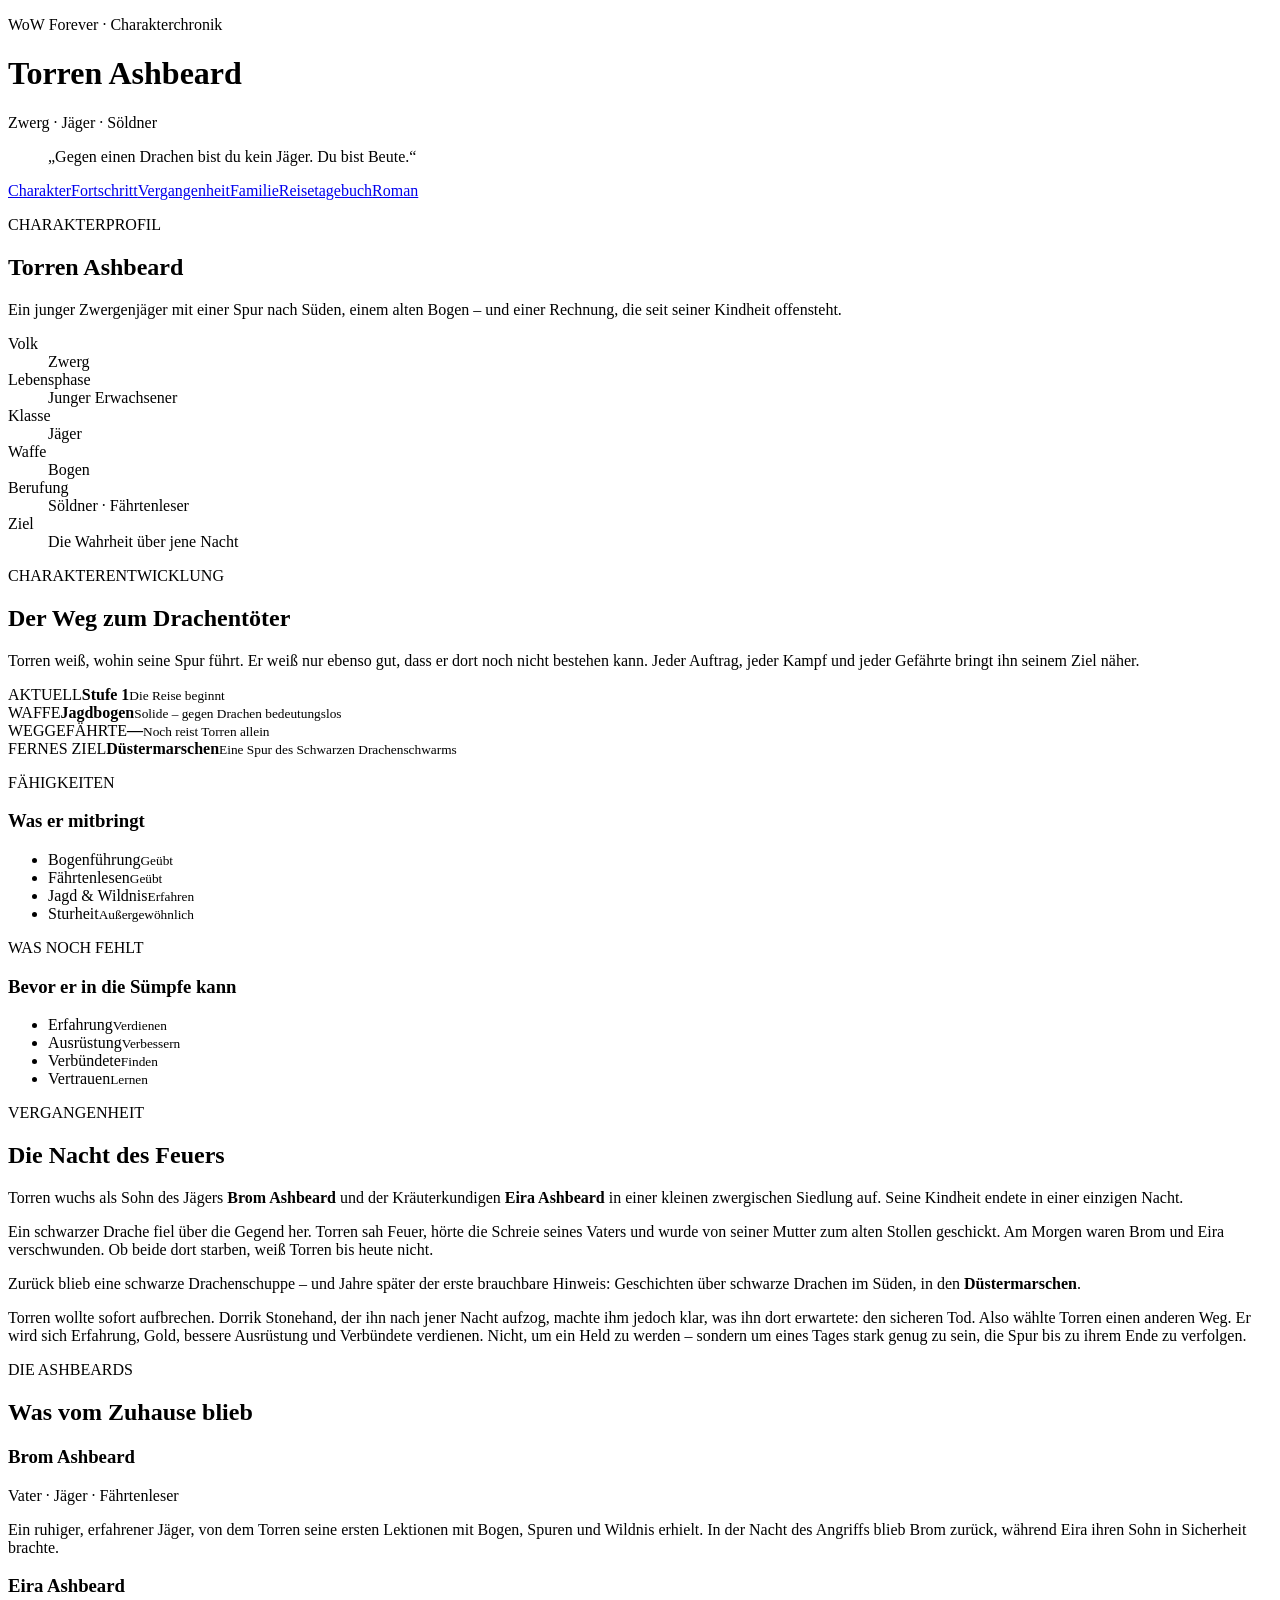
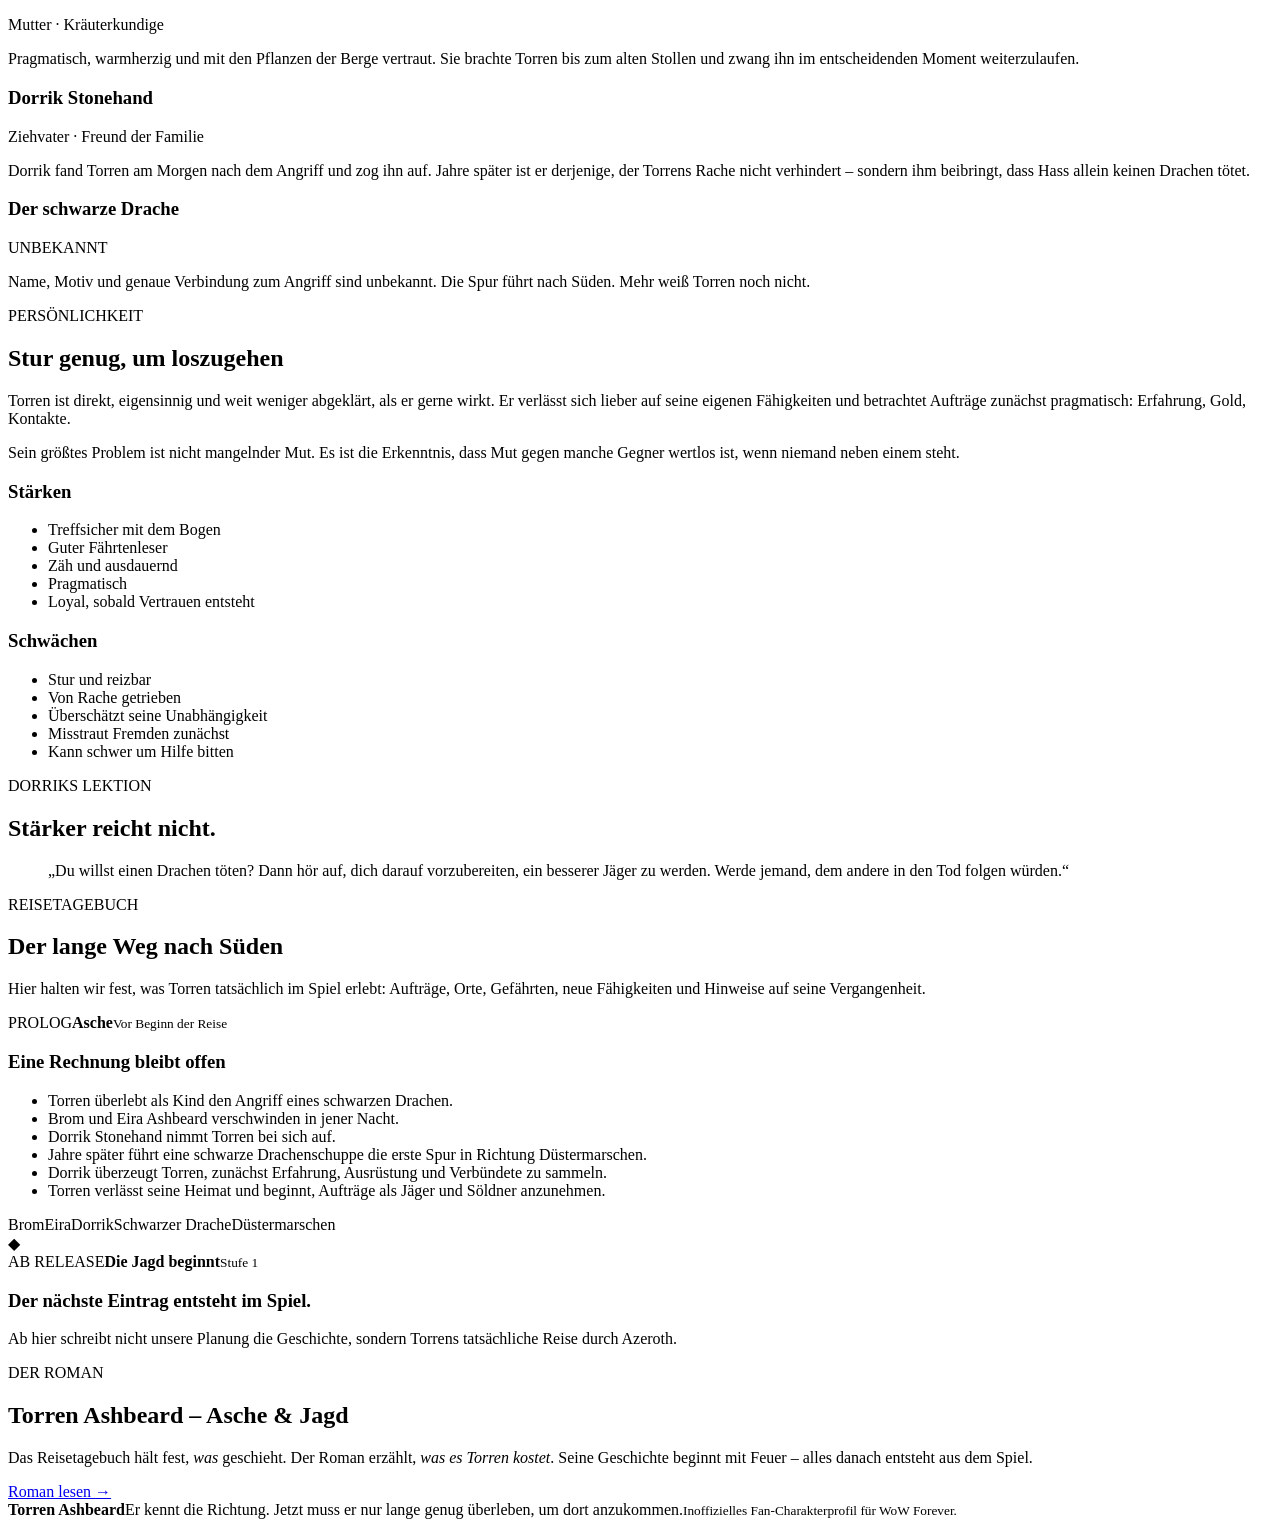
==== index.html @ 370f12ce "Rebuild character chronicle for Torren Ashbeard" ====
<!doctype html>
<html lang="de">
<head>
<meta charset="utf-8"><meta name="viewport" content="width=device-width,initial-scale=1">
<meta name="description" content="Torren Ashbeard – Zwergenjäger, Charakterchronik, Reisetagebuch und fortlaufende Fantasygeschichte aus WoW Forever.">
<title>Torren Ashbeard · Charakterchronik</title>
<link rel="stylesheet" href="style.css">
</head>
<body>
<header class="hero torren-hero">
  <div class="hero-backdrop" aria-hidden="true"></div><div class="veil"></div>
  <div class="hero-copy"><p class="eyebrow">WoW Forever · Charakterchronik</p><h1>Torren <span>Ashbeard</span></h1><p class="lead">Zwerg · Jäger · Söldner</p><blockquote>„Gegen einen Drachen bist du kein Jäger. Du bist Beute.“</blockquote></div>
</header>
<nav class="main-nav"><a href="#profil">Charakter</a><a href="#fortschritt">Fortschritt</a><a href="#vergangenheit">Vergangenheit</a><a href="#familie">Familie</a><a href="#reisetagebuch">Reisetagebuch</a><a class="nav-novel" href="roman.html">Roman</a></nav>
<main>
<section id="profil" class="panel profile"><div><p class="kicker">CHARAKTERPROFIL</p><h2>Torren Ashbeard</h2><p>Ein junger Zwergenjäger mit einer Spur nach Süden, einem alten Bogen – und einer Rechnung, die seit seiner Kindheit offensteht.</p></div><dl><div><dt>Volk</dt><dd>Zwerg</dd></div><div><dt>Lebensphase</dt><dd>Junger Erwachsener</dd></div><div><dt>Klasse</dt><dd>Jäger</dd></div><div><dt>Waffe</dt><dd>Bogen</dd></div><div><dt>Berufung</dt><dd>Söldner · Fährtenleser</dd></div><div><dt>Ziel</dt><dd>Die Wahrheit über jene Nacht</dd></div></dl></section>
<section id="fortschritt" class="progress-section"><div class="section-heading"><p class="kicker">CHARAKTERENTWICKLUNG</p><h2>Der Weg zum Drachentöter</h2><p class="intro">Torren weiß, wohin seine Spur führt. Er weiß nur ebenso gut, dass er dort noch nicht bestehen kann. Jeder Auftrag, jeder Kampf und jeder Gefährte bringt ihn seinem Ziel näher.</p></div><div class="status-grid"><article class="status-card primary-status"><span class="status-label">AKTUELL</span><strong>Stufe 1</strong><small>Die Reise beginnt</small></article><article class="status-card"><span class="status-label">WAFFE</span><strong>Jagdbogen</strong><small>Solide – gegen Drachen bedeutungslos</small></article><article class="status-card"><span class="status-label">WEGGEFÄHRTE</span><strong>—</strong><small>Noch reist Torren allein</small></article><article class="status-card"><span class="status-label">FERNES ZIEL</span><strong>Düstermarschen</strong><small>Eine Spur des Schwarzen Drachenschwarms</small></article></div><div class="growth-grid"><article class="growth-card"><p class="kicker">FÄHIGKEITEN</p><h3>Was er mitbringt</h3><ul class="skill-list"><li><span>Bogenführung</span><small>Geübt</small></li><li><span>Fährtenlesen</span><small>Geübt</small></li><li><span>Jagd & Wildnis</span><small>Erfahren</small></li><li><span>Sturheit</span><small>Außergewöhnlich</small></li></ul></article><article class="growth-card"><p class="kicker">WAS NOCH FEHLT</p><h3>Bevor er in die Sümpfe kann</h3><ul class="skill-list"><li><span>Erfahrung</span><small>Verdienen</small></li><li><span>Ausrüstung</span><small>Verbessern</small></li><li><span>Verbündete</span><small>Finden</small></li><li><span>Vertrauen</span><small>Lernen</small></li></ul></article></div></section>
<section id="vergangenheit" class="split"><div><p class="kicker">VERGANGENHEIT</p><h2>Die Nacht des Feuers</h2></div><div class="prose"><p>Torren wuchs als Sohn des Jägers <strong>Brom Ashbeard</strong> und der Kräuterkundigen <strong>Eira Ashbeard</strong> in einer kleinen zwergischen Siedlung auf. Seine Kindheit endete in einer einzigen Nacht.</p><p>Ein schwarzer Drache fiel über die Gegend her. Torren sah Feuer, hörte die Schreie seines Vaters und wurde von seiner Mutter zum alten Stollen geschickt. Am Morgen waren Brom und Eira verschwunden. Ob beide dort starben, weiß Torren bis heute nicht.</p><p>Zurück blieb eine schwarze Drachenschuppe – und Jahre später der erste brauchbare Hinweis: Geschichten über schwarze Drachen im Süden, in den <strong>Düstermarschen</strong>.</p><p>Torren wollte sofort aufbrechen. Dorrik Stonehand, der ihn nach jener Nacht aufzog, machte ihm jedoch klar, was ihn dort erwartete: den sicheren Tod. Also wählte Torren einen anderen Weg. Er wird sich Erfahrung, Gold, bessere Ausrüstung und Verbündete verdienen. Nicht, um ein Held zu werden – sondern um eines Tages stark genug zu sein, die Spur bis zu ihrem Ende zu verfolgen.</p></div></section>
<section id="familie"><p class="kicker">DIE ASHBEARDS</p><h2>Was vom Zuhause blieb</h2><div class="cards"><article><h3>Brom Ashbeard</h3><p class="tag">Vater · Jäger · Fährtenleser</p><p>Ein ruhiger, erfahrener Jäger, von dem Torren seine ersten Lektionen mit Bogen, Spuren und Wildnis erhielt. In der Nacht des Angriffs blieb Brom zurück, während Eira ihren Sohn in Sicherheit brachte.</p></article><article><h3>Eira Ashbeard</h3><p class="tag">Mutter · Kräuterkundige</p><p>Pragmatisch, warmherzig und mit den Pflanzen der Berge vertraut. Sie brachte Torren bis zum alten Stollen und zwang ihn im entscheidenden Moment weiterzulaufen.</p></article><article><h3>Dorrik Stonehand</h3><p class="tag">Ziehvater · Freund der Familie</p><p>Dorrik fand Torren am Morgen nach dem Angriff und zog ihn auf. Jahre später ist er derjenige, der Torrens Rache nicht verhindert – sondern ihm beibringt, dass Hass allein keinen Drachen tötet.</p></article><article class="mystery-card"><h3>Der schwarze Drache</h3><p class="tag">UNBEKANNT</p><p>Name, Motiv und genaue Verbindung zum Angriff sind unbekannt. Die Spur führt nach Süden. Mehr weiß Torren noch nicht.</p></article></div></section>
<section id="charakter" class="traits"><div><p class="kicker">PERSÖNLICHKEIT</p><h2>Stur genug, um loszugehen</h2><p>Torren ist direkt, eigensinnig und weit weniger abgeklärt, als er gerne wirkt. Er verlässt sich lieber auf seine eigenen Fähigkeiten und betrachtet Aufträge zunächst pragmatisch: Erfahrung, Gold, Kontakte.</p><p>Sein größtes Problem ist nicht mangelnder Mut. Es ist die Erkenntnis, dass Mut gegen manche Gegner wertlos ist, wenn niemand neben einem steht.</p></div><div class="columns"><div><h3>Stärken</h3><ul><li>Treffsicher mit dem Bogen</li><li>Guter Fährtenleser</li><li>Zäh und ausdauernd</li><li>Pragmatisch</li><li>Loyal, sobald Vertrauen entsteht</li></ul></div><div><h3>Schwächen</h3><ul><li>Stur und reizbar</li><li>Von Rache getrieben</li><li>Überschätzt seine Unabhängigkeit</li><li>Misstraut Fremden zunächst</li><li>Kann schwer um Hilfe bitten</li></ul></div></div></section>
<section class="panel oath-panel"><p class="kicker">DORRIKS LEKTION</p><h2>Stärker reicht nicht.</h2><blockquote>„Du willst einen Drachen töten? Dann hör auf, dich darauf vorzubereiten, ein besserer Jäger zu werden. Werde jemand, dem andere in den Tod folgen würden.“</blockquote></section>
<section id="reisetagebuch" class="travel-log"><div class="section-heading"><p class="kicker">REISETAGEBUCH</p><h2>Der lange Weg nach Süden</h2><p class="intro">Hier halten wir fest, was Torren tatsächlich im Spiel erlebt: Aufträge, Orte, Gefährten, neue Fähigkeiten und Hinweise auf seine Vergangenheit.</p></div><div class="travel-entry"><aside class="travel-meta"><span>PROLOG</span><strong>Asche</strong><small>Vor Beginn der Reise</small></aside><div class="travel-notes"><h3>Eine Rechnung bleibt offen</h3><ul><li>Torren überlebt als Kind den Angriff eines schwarzen Drachen.</li><li>Brom und Eira Ashbeard verschwinden in jener Nacht.</li><li>Dorrik Stonehand nimmt Torren bei sich auf.</li><li>Jahre später führt eine schwarze Drachenschuppe die erste Spur in Richtung Düstermarschen.</li><li>Dorrik überzeugt Torren, zunächst Erfahrung, Ausrüstung und Verbündete zu sammeln.</li><li>Torren verlässt seine Heimat und beginnt, Aufträge als Jäger und Söldner anzunehmen.</li></ul><div class="travel-tags"><span>Brom</span><span>Eira</span><span>Dorrik</span><span>Schwarzer Drache</span><span>Düstermarschen</span></div></div></div><div class="travel-divider"><span>◆</span></div><div class="travel-entry future-entry"><aside class="travel-meta"><span>AB RELEASE</span><strong>Die Jagd beginnt</strong><small>Stufe 1</small></aside><div class="travel-notes"><h3>Der nächste Eintrag entsteht im Spiel.</h3><p>Ab hier schreibt nicht unsere Planung die Geschichte, sondern Torrens tatsächliche Reise durch Azeroth.</p></div></div></section>
<section class="novel-teaser"><p class="kicker">DER ROMAN</p><h2>Torren Ashbeard – Asche & Jagd</h2><p>Das Reisetagebuch hält fest, <em>was</em> geschieht. Der Roman erzählt, <em>was es Torren kostet</em>. Seine Geschichte beginnt mit Feuer – alles danach entsteht aus dem Spiel.</p><a class="novel-button" href="roman.html">Roman lesen <span>→</span></a></section>
</main>
<footer><strong>Torren Ashbeard</strong><span>Er kennt die Richtung. Jetzt muss er nur lange genug überleben, um dort anzukommen.</span><small>Inoffizielles Fan-Charakterprofil für WoW Forever.</small></footer>
</body></html>
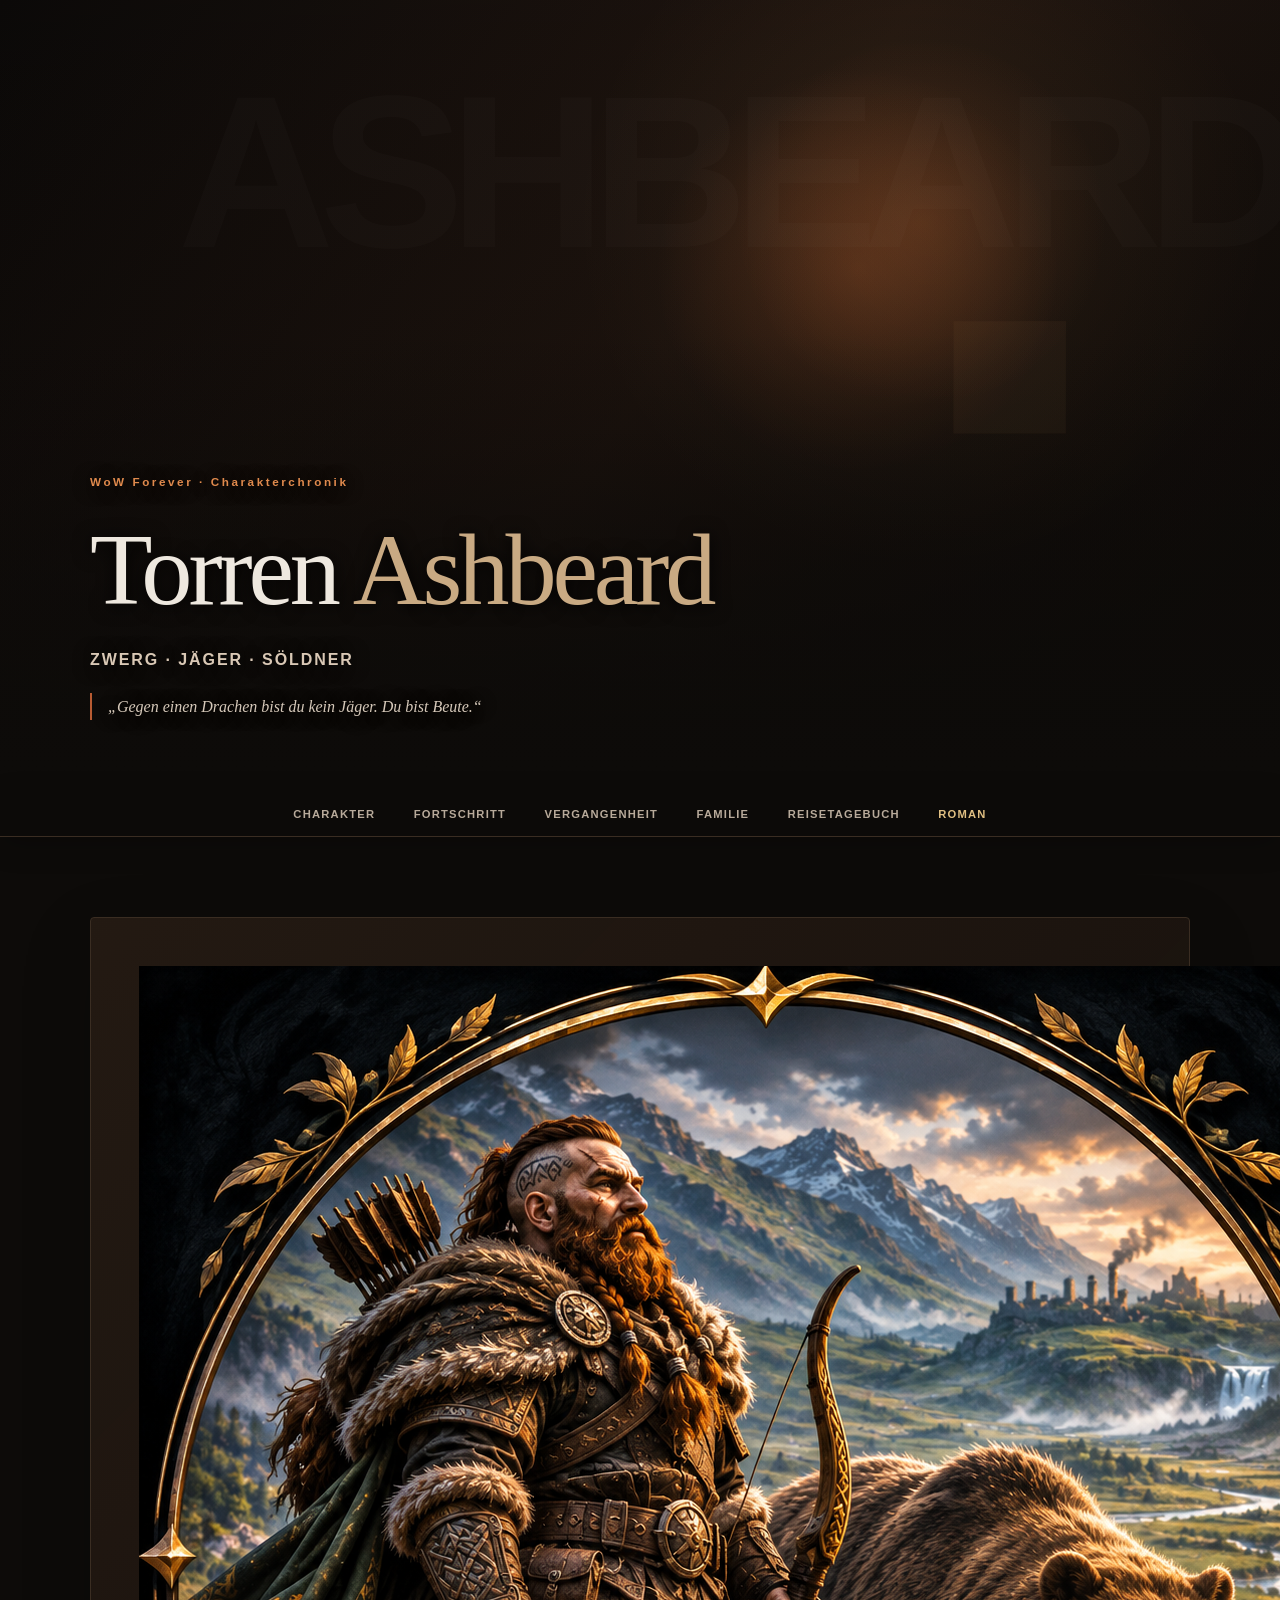
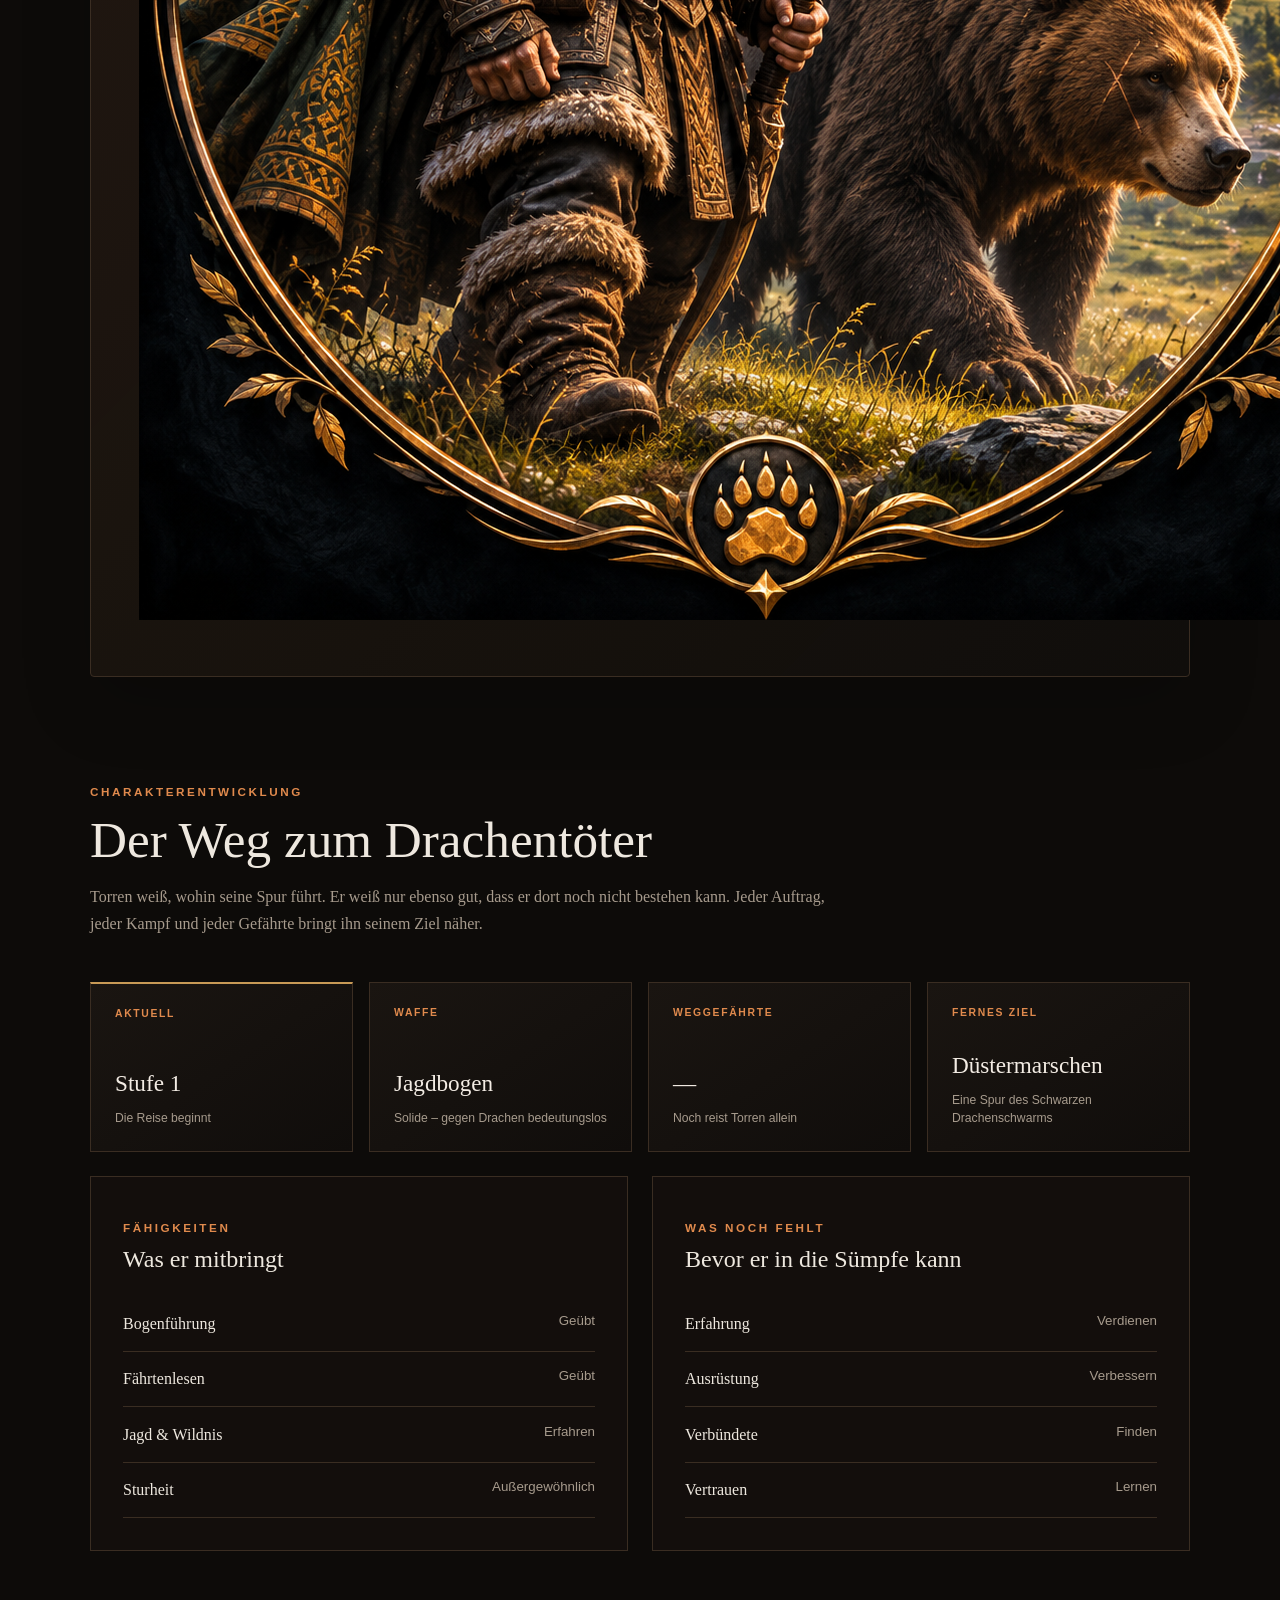
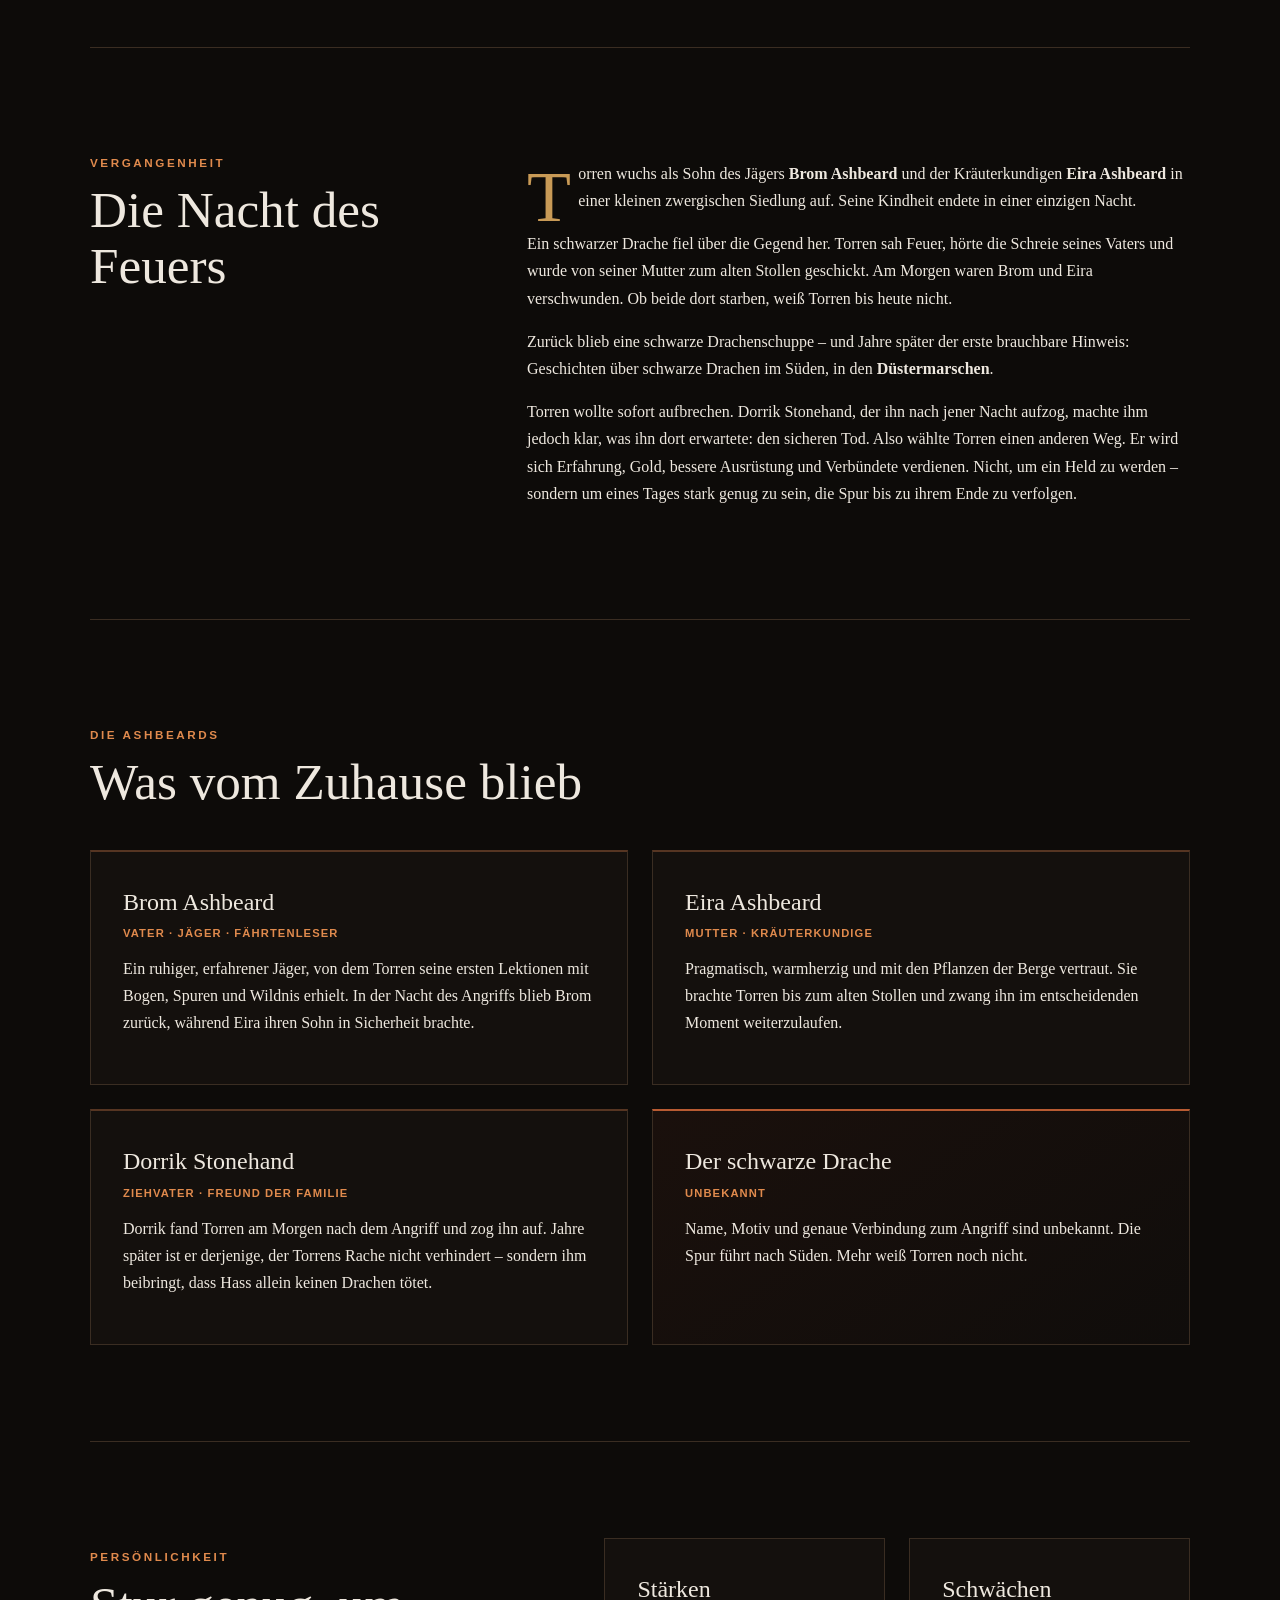
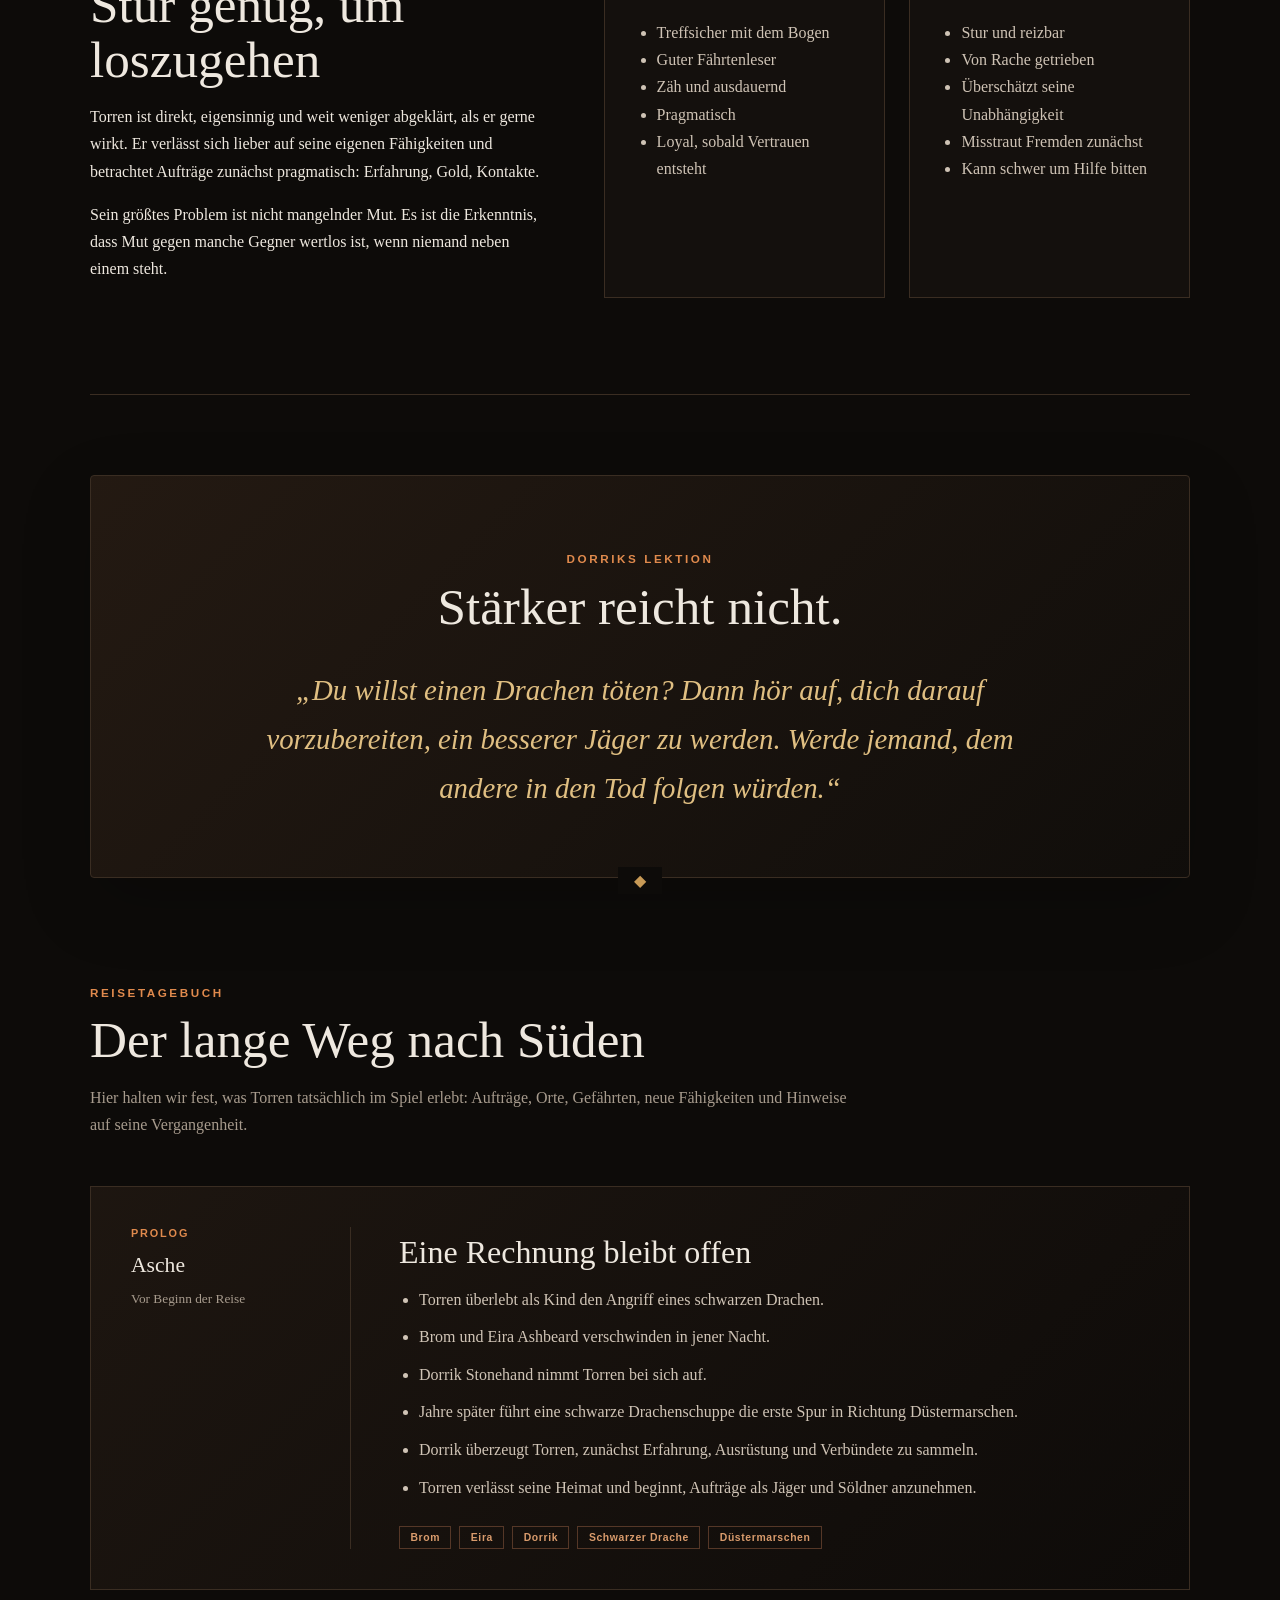
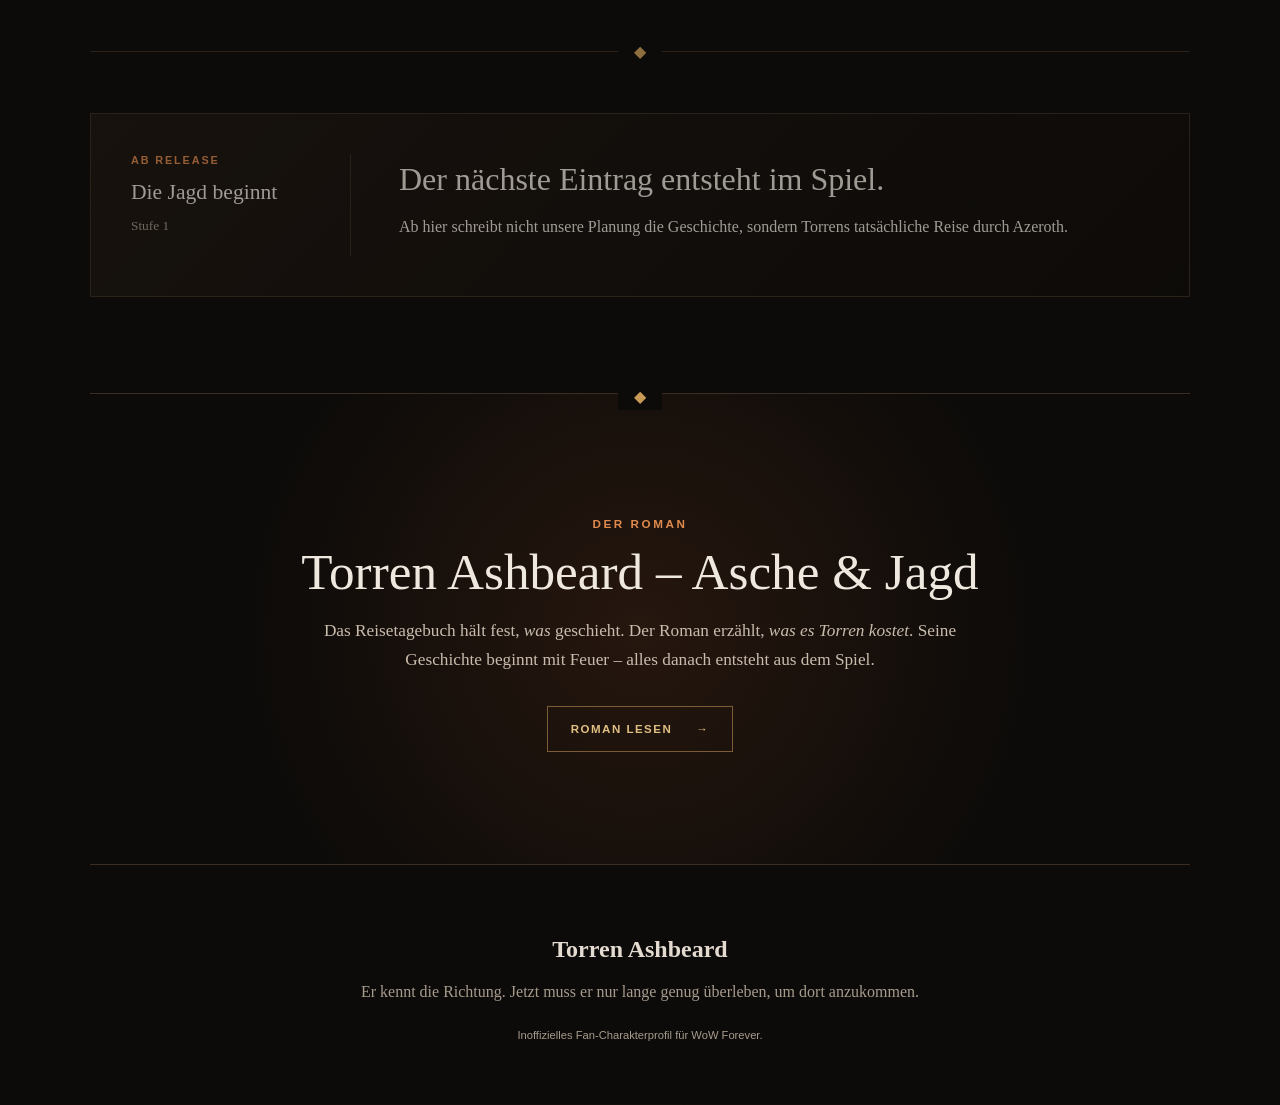
==== commit 2ef82663: "Add Torren portrait to character chronicle" ====
--- a/index.html
+++ b/index.html
@@ -13,7 +13,7 @@
 </header>
 <nav class="main-nav"><a href="#profil">Charakter</a><a href="#fortschritt">Fortschritt</a><a href="#vergangenheit">Vergangenheit</a><a href="#familie">Familie</a><a href="#reisetagebuch">Reisetagebuch</a><a class="nav-novel" href="roman.html">Roman</a></nav>
 <main>
-<section id="profil" class="panel profile"><div><p class="kicker">CHARAKTERPROFIL</p><h2>Torren Ashbeard</h2><p>Ein junger Zwergenjäger mit einer Spur nach Süden, einem alten Bogen – und einer Rechnung, die seit seiner Kindheit offensteht.</p></div><dl><div><dt>Volk</dt><dd>Zwerg</dd></div><div><dt>Lebensphase</dt><dd>Junger Erwachsener</dd></div><div><dt>Klasse</dt><dd>Jäger</dd></div><div><dt>Waffe</dt><dd>Bogen</dd></div><div><dt>Berufung</dt><dd>Söldner · Fährtenleser</dd></div><div><dt>Ziel</dt><dd>Die Wahrheit über jene Nacht</dd></div></dl></section>
+<section id="profil" class="panel profile"><div class="portrait-wrap"><img class="character-portrait" src="assets/530d7914-68c5-4cd1-8e75-bf13c16db1a5.png" alt="Torren Ashbeard mit seinem späteren Bärengefährten vor den Bergen"></div><div><p class="kicker">CHARAKTERPROFIL</p><h2>Torren Ashbeard</h2><p>Ein junger Zwergenjäger mit einer Spur nach Süden, einem alten Bogen – und einer Rechnung, die seit seiner Kindheit offensteht.</p><dl><div><dt>Volk</dt><dd>Zwerg</dd></div><div><dt>Lebensphase</dt><dd>Junger Erwachsener</dd></div><div><dt>Klasse</dt><dd>Jäger</dd></div><div><dt>Waffe</dt><dd>Bogen</dd></div><div><dt>Berufung</dt><dd>Söldner · Fährtenleser</dd></div><div><dt>Ziel</dt><dd>Die Wahrheit über jene Nacht</dd></div></dl></div></section>
 <section id="fortschritt" class="progress-section"><div class="section-heading"><p class="kicker">CHARAKTERENTWICKLUNG</p><h2>Der Weg zum Drachentöter</h2><p class="intro">Torren weiß, wohin seine Spur führt. Er weiß nur ebenso gut, dass er dort noch nicht bestehen kann. Jeder Auftrag, jeder Kampf und jeder Gefährte bringt ihn seinem Ziel näher.</p></div><div class="status-grid"><article class="status-card primary-status"><span class="status-label">AKTUELL</span><strong>Stufe 1</strong><small>Die Reise beginnt</small></article><article class="status-card"><span class="status-label">WAFFE</span><strong>Jagdbogen</strong><small>Solide – gegen Drachen bedeutungslos</small></article><article class="status-card"><span class="status-label">WEGGEFÄHRTE</span><strong>—</strong><small>Noch reist Torren allein</small></article><article class="status-card"><span class="status-label">FERNES ZIEL</span><strong>Düstermarschen</strong><small>Eine Spur des Schwarzen Drachenschwarms</small></article></div><div class="growth-grid"><article class="growth-card"><p class="kicker">FÄHIGKEITEN</p><h3>Was er mitbringt</h3><ul class="skill-list"><li><span>Bogenführung</span><small>Geübt</small></li><li><span>Fährtenlesen</span><small>Geübt</small></li><li><span>Jagd & Wildnis</span><small>Erfahren</small></li><li><span>Sturheit</span><small>Außergewöhnlich</small></li></ul></article><article class="growth-card"><p class="kicker">WAS NOCH FEHLT</p><h3>Bevor er in die Sümpfe kann</h3><ul class="skill-list"><li><span>Erfahrung</span><small>Verdienen</small></li><li><span>Ausrüstung</span><small>Verbessern</small></li><li><span>Verbündete</span><small>Finden</small></li><li><span>Vertrauen</span><small>Lernen</small></li></ul></article></div></section>
 <section id="vergangenheit" class="split"><div><p class="kicker">VERGANGENHEIT</p><h2>Die Nacht des Feuers</h2></div><div class="prose"><p>Torren wuchs als Sohn des Jägers <strong>Brom Ashbeard</strong> und der Kräuterkundigen <strong>Eira Ashbeard</strong> in einer kleinen zwergischen Siedlung auf. Seine Kindheit endete in einer einzigen Nacht.</p><p>Ein schwarzer Drache fiel über die Gegend her. Torren sah Feuer, hörte die Schreie seines Vaters und wurde von seiner Mutter zum alten Stollen geschickt. Am Morgen waren Brom und Eira verschwunden. Ob beide dort starben, weiß Torren bis heute nicht.</p><p>Zurück blieb eine schwarze Drachenschuppe – und Jahre später der erste brauchbare Hinweis: Geschichten über schwarze Drachen im Süden, in den <strong>Düstermarschen</strong>.</p><p>Torren wollte sofort aufbrechen. Dorrik Stonehand, der ihn nach jener Nacht aufzog, machte ihm jedoch klar, was ihn dort erwartete: den sicheren Tod. Also wählte Torren einen anderen Weg. Er wird sich Erfahrung, Gold, bessere Ausrüstung und Verbündete verdienen. Nicht, um ein Held zu werden – sondern um eines Tages stark genug zu sein, die Spur bis zu ihrem Ende zu verfolgen.</p></div></section>
 <section id="familie"><p class="kicker">DIE ASHBEARDS</p><h2>Was vom Zuhause blieb</h2><div class="cards"><article><h3>Brom Ashbeard</h3><p class="tag">Vater · Jäger · Fährtenleser</p><p>Ein ruhiger, erfahrener Jäger, von dem Torren seine ersten Lektionen mit Bogen, Spuren und Wildnis erhielt. In der Nacht des Angriffs blieb Brom zurück, während Eira ihren Sohn in Sicherheit brachte.</p></article><article><h3>Eira Ashbeard</h3><p class="tag">Mutter · Kräuterkundige</p><p>Pragmatisch, warmherzig und mit den Pflanzen der Berge vertraut. Sie brachte Torren bis zum alten Stollen und zwang ihn im entscheidenden Moment weiterzulaufen.</p></article><article><h3>Dorrik Stonehand</h3><p class="tag">Ziehvater · Freund der Familie</p><p>Dorrik fand Torren am Morgen nach dem Angriff und zog ihn auf. Jahre später ist er derjenige, der Torrens Rache nicht verhindert – sondern ihm beibringt, dass Hass allein keinen Drachen tötet.</p></article><article class="mystery-card"><h3>Der schwarze Drache</h3><p class="tag">UNBEKANNT</p><p>Name, Motiv und genaue Verbindung zum Angriff sind unbekannt. Die Spur führt nach Süden. Mehr weiß Torren noch nicht.</p></article></div></section>
--- a/style.css
+++ b/style.css
@@ -0,0 +1 @@
+:root{--bg:#0d0b09;--panel:#17130f;--panel2:#110e0b;--text:#eee8df;--muted:#a79b8d;--ember:#b85b32;--ember2:#e08a4d;--line:#3a2d22;--gold:#c89a56;--gold2:#e0bf82;--reader:#ded6ca}*{box-sizing:border-box}html{scroll-behavior:smooth;scroll-padding-top:4.8rem}body{margin:0;background:radial-gradient(circle at 50% 0,#2b1b12 0,#0d0b09 42rem);color:var(--text);font:16px/1.7 Georgia,serif}a{color:inherit}h1,h2,h3{font-weight:400;line-height:1.08;margin:.25em 0}.eyebrow,.kicker{font:700 .73rem/1.2 Arial,sans-serif;letter-spacing:.22em;color:var(--ember2)}.hero{height:min(88vh,850px);min-height:620px;position:relative;display:grid;place-items:end center;overflow:hidden}.torren-hero{background:radial-gradient(circle at 67% 34%,rgba(203,100,46,.28),transparent 20%),linear-gradient(125deg,#0b0908 0,#20150f 50%,#0c0a08 100%)}.hero-backdrop{position:absolute;inset:0;background:radial-gradient(circle at 72% 28%,rgba(220,115,56,.2),transparent 17%),radial-gradient(circle at 72% 28%,rgba(255,183,100,.08),transparent 32%),linear-gradient(180deg,transparent 42%,#0d0b09 98%)}.torren-hero:before{content:"ASHBEARD";position:absolute;right:-.04em;top:8%;font:900 clamp(5rem,17vw,15rem)/1 Arial,sans-serif;letter-spacing:-.07em;color:rgba(255,255,255,.018)}.torren-hero:after{content:"◆";position:absolute;right:14%;top:24%;font-size:13rem;color:rgba(200,154,86,.055);transform:rotate(45deg)}.veil{position:absolute;inset:0;background:linear-gradient(180deg,rgba(0,0,0,.03),rgba(8,6,5,.25) 58%,#0d0b09 98%)}.hero-copy{position:relative;width:min(1100px,90%);padding:0 0 8vh;text-shadow:0 2px 18px #000}.hero h1{font-size:clamp(3.2rem,8vw,7rem);letter-spacing:-.04em}.hero h1 span{color:#c9aa83}.lead{font:600 1rem Arial,sans-serif;letter-spacing:.12em;text-transform:uppercase;color:#d9c8b5}.hero blockquote{margin:1.5rem 0 0;max-width:650px;font-style:italic;color:#d5c8b9;border-left:2px solid var(--ember);padding-left:1rem}.main-nav,.novel-nav{position:sticky;top:0;z-index:20;display:flex;justify-content:center;gap:clamp(1rem,3vw,2.6rem);padding:1rem;background:rgba(13,11,9,.95);backdrop-filter:blur(14px);border-bottom:1px solid var(--line);box-shadow:0 8px 30px rgba(0,0,0,.2);font:700 .7rem Arial,sans-serif;letter-spacing:.11em;text-transform:uppercase}.main-nav a,.novel-nav a{text-decoration:none;color:#b8aa9a;white-space:nowrap}.main-nav a:hover,.novel-nav a:hover{color:#fff}.main-nav .nav-novel{color:var(--gold2)}main{width:min(1100px,90%);margin:auto}section{padding:6rem 0;border-bottom:1px solid var(--line)}h2{font-size:clamp(2rem,4vw,3.3rem)}h3{font-size:1.5rem}.panel{margin:5rem 0 0;padding:3rem;border:1px solid var(--line);background:linear-gradient(135deg,rgba(38,27,19,.9),rgba(17,14,11,.82));border-radius:4px;box-shadow:0 25px 70px rgba(0,0,0,.18)}.profile{display:grid;grid-template-columns:1fr 1.15fr;gap:4rem;align-items:center}.profile dl{display:grid;grid-template-columns:1fr 1fr;margin:0}.profile dl div{padding:1rem;border-bottom:1px solid var(--line)}dt{font:700 .68rem Arial,sans-serif;letter-spacing:.12em;text-transform:uppercase;color:var(--muted)}dd{margin:.25rem 0 0}.split{display:grid;grid-template-columns:.7fr 1.3fr;gap:5rem}.prose p:first-child:first-letter{float:left;font-size:4.5rem;line-height:.8;padding:.12em .1em 0 0;color:var(--gold)}.cards,.columns{display:grid;grid-template-columns:1fr 1fr;gap:1.5rem;margin-top:2.5rem}.cards article,.columns>div{padding:2rem;border:1px solid var(--line);background:#14100d}.cards article{border-top:2px solid #563522}.cards .mystery-card{border-top-color:var(--ember);background:linear-gradient(145deg,#1a100c,#100d0b)}.tag{font:700 .7rem Arial,sans-serif;color:var(--ember2);letter-spacing:.1em;text-transform:uppercase}.note,.intro{color:var(--muted)}.traits{display:grid;grid-template-columns:1fr 1.3fr;gap:4rem}.columns{margin:0}.columns ul{padding-left:1.2rem;color:#cfc3b5}.section-heading{max-width:760px}.status-grid{display:grid;grid-template-columns:repeat(4,1fr);gap:1rem;margin-top:2.8rem}.status-card{min-height:170px;padding:1.5rem;border:1px solid var(--line);background:linear-gradient(145deg,#1a1511,#100d0b);display:flex;flex-direction:column;justify-content:flex-end}.status-card.primary-status{border-top:2px solid var(--gold)}.status-label{font:700 .65rem Arial,sans-serif;letter-spacing:.16em;color:var(--ember2);margin-bottom:auto}.status-card strong{font-size:1.45rem;font-weight:400;color:#f3ece4}.status-card small{margin-top:.35rem;color:var(--muted);font:400 .76rem/1.5 Arial,sans-serif}.growth-grid{display:grid;grid-template-columns:1fr 1fr;gap:1.5rem;margin-top:1.5rem}.growth-card{padding:2rem;border:1px solid var(--line);background:rgba(20,16,13,.8)}.skill-list{list-style:none;margin:1.5rem 0 0;padding:0}.skill-list li{display:flex;justify-content:space-between;gap:1rem;padding:.85rem 0;border-bottom:1px solid var(--line)}.skill-list small{color:var(--muted);font-family:Arial,sans-serif}.oath-panel{text-align:center;padding:4rem max(2rem,8%)}.oath-panel blockquote{font-size:clamp(1.25rem,2.5vw,1.8rem);font-style:italic;color:var(--gold2);margin:2rem auto 0;max-width:800px}.travel-log{position:relative}.travel-log:before,.novel-teaser:before{content:"◆";position:absolute;top:-.7rem;left:50%;transform:translateX(-50%);padding:0 1rem;background:var(--bg);color:var(--gold)}.travel-entry{display:grid;grid-template-columns:220px 1fr;gap:3rem;margin-top:3rem;padding:2.5rem;border:1px solid var(--line);background:linear-gradient(135deg,rgba(31,23,17,.9),rgba(14,11,9,.78))}.travel-meta{display:flex;flex-direction:column;border-right:1px solid var(--line);padding-right:2rem}.travel-meta span{font:700 .68rem Arial,sans-serif;letter-spacing:.17em;color:var(--ember2)}.travel-meta strong{font-size:1.35rem;font-weight:400;margin-top:.5rem}.travel-meta small{color:var(--muted);margin-top:.25rem}.travel-notes h3{font-size:2rem}.travel-notes ul{padding-left:1.25rem}.travel-notes li{margin:.65rem 0;color:#d0c4b6}.travel-tags{display:flex;flex-wrap:wrap;gap:.5rem;margin-top:1.6rem}.travel-tags span{padding:.3rem .65rem;border:1px solid #553727;font:700 .65rem Arial,sans-serif;letter-spacing:.06em;color:#d99b6c}.travel-divider{display:flex;align-items:center;gap:1rem;color:var(--gold);opacity:.7;margin:3rem 0}.travel-divider:before,.travel-divider:after{content:"";height:1px;flex:1;background:var(--line)}.future-entry{margin-top:0;opacity:.65}.novel-teaser{position:relative;text-align:center;padding:7rem 5%;background:radial-gradient(circle,rgba(95,49,27,.3),transparent 65%)}.novel-teaser p:not(.kicker){max-width:690px;margin:1rem auto 2rem;color:#c9bcad;font-size:1.08rem}.novel-button{display:inline-flex;gap:1.5rem;align-items:center;padding:1rem 1.4rem;border:1px solid rgba(200,154,86,.55);color:var(--gold2);text-decoration:none;font:700 .72rem Arial,sans-serif;letter-spacing:.13em;text-transform:uppercase}.novel-button:hover{background:rgba(200,154,86,.08)}.novel-page{background:#0b0908}.novel-nav{justify-content:space-between}.novel-nav span{color:var(--gold2)}.novel-cover{height:72vh;min-height:580px;position:relative;display:grid;place-items:center;text-align:center;overflow:hidden;background:radial-gradient(circle at center,rgba(111,52,27,.28),transparent 35%),linear-gradient(#1b120d,#0b0908)}.novel-cover-image{position:absolute;inset:0;background:linear-gradient(135deg,rgba(184,91,50,.12),transparent 45%),radial-gradient(circle at 50% 30%,rgba(224,138,77,.1),transparent 25%)}.novel-cover-veil{position:absolute;inset:0;background:radial-gradient(circle at center,rgba(8,6,5,.05),#0b0908 90%)}.novel-cover-copy{position:relative;width:min(780px,88%);text-shadow:0 3px 25px #000}.novel-cover h1{font-size:clamp(4rem,10vw,8rem);letter-spacing:-.05em}.novel-cover h1 span{color:#c9aa83}.novel-cover-copy>p:not(.kicker){max-width:540px;margin:1.5rem auto;color:#d0c2b2;font-style:italic}.novel-mark{margin-top:2rem;color:var(--gold)}.novel-main{width:min(980px,90%)}.novel-toc{max-width:820px;margin:auto}.novel-toc-list{margin-top:2rem;border-top:1px solid var(--line)}.novel-toc-list>a,.locked-chapter{display:grid;grid-template-columns:120px 1fr auto;align-items:center;gap:1.5rem;padding:1.4rem .5rem;border-bottom:1px solid var(--line);text-decoration:none}.novel-toc-list span{font:700 .66rem Arial,sans-serif;letter-spacing:.15em;color:var(--ember2)}.novel-toc-list strong{font-weight:400;font-size:1.2rem}.novel-toc-list small{color:var(--muted)}.locked-chapter{opacity:.45}.novel-chapter{padding-top:8rem}.chapter-heading{text-align:center;max-width:720px;margin:0 auto 4.5rem}.chapter-heading .kicker{color:var(--gold)}.chapter-heading h2{font-size:clamp(3rem,6vw,5rem);letter-spacing:-.04em}.chapter-heading>p:not(.kicker){color:var(--muted);font-style:italic}.chapter-ornament{color:var(--gold);margin-top:2rem}.novel-text{max-width:720px;margin:auto;color:var(--reader);font-size:1.14rem;line-height:1.95;letter-spacing:.006em}.novel-text p{margin:0 0 1.7rem}.novel-text p:first-child:first-letter{float:left;font-size:5.4rem;line-height:.75;padding:.14em .12em 0 0;color:var(--gold)}.novel-text blockquote{margin:3rem -1rem;padding:1.5rem 2rem;text-align:center;color:var(--gold2);font-size:1.42rem;font-style:italic;border-top:1px solid rgba(200,154,86,.35);border-bottom:1px solid rgba(200,154,86,.35)}.chapter-break{text-align:center;color:var(--ember2);letter-spacing:.5em;margin:3.5rem 0}.chapter-end{max-width:720px;margin:5rem auto 0;padding-top:3rem;border-top:1px solid var(--line);display:grid;text-align:center;gap:.5rem;color:var(--muted)}.chapter-end span{color:var(--gold)}.chapter-end strong{color:#e4dbd0;font-weight:400;font-size:1.2rem}footer{padding:4rem 5%;text-align:center;display:grid;gap:.5rem;color:var(--muted)}footer strong{font-size:1.5rem;color:#e4dbd0}footer small{font:.7rem Arial,sans-serif;margin-top:1rem}@media(max-width:800px){.hero{min-height:560px}.hero h1{font-size:3.3rem}.main-nav{justify-content:flex-start;overflow-x:auto}.profile,.split,.traits,.cards,.columns,.growth-grid{grid-template-columns:1fr;gap:1.5rem}.profile dl{grid-template-columns:1fr}.panel{padding:1.7rem}section{padding:4rem 0}.status-grid{grid-template-columns:1fr 1fr}.travel-entry{grid-template-columns:1fr;gap:1.5rem;padding:1.5rem}.travel-meta{border-right:0;border-bottom:1px solid var(--line);padding:0 0 1.2rem}.novel-nav span{display:none}.novel-toc-list>a,.locked-chapter{grid-template-columns:1fr;gap:.3rem}.novel-text{font-size:1.05rem;line-height:1.85}.novel-text blockquote{margin:2.5rem 0}.novel-cover{min-height:520px}}@media(max-width:480px){.status-grid{grid-template-columns:1fr}.skill-list li{display:grid;gap:.2rem}}
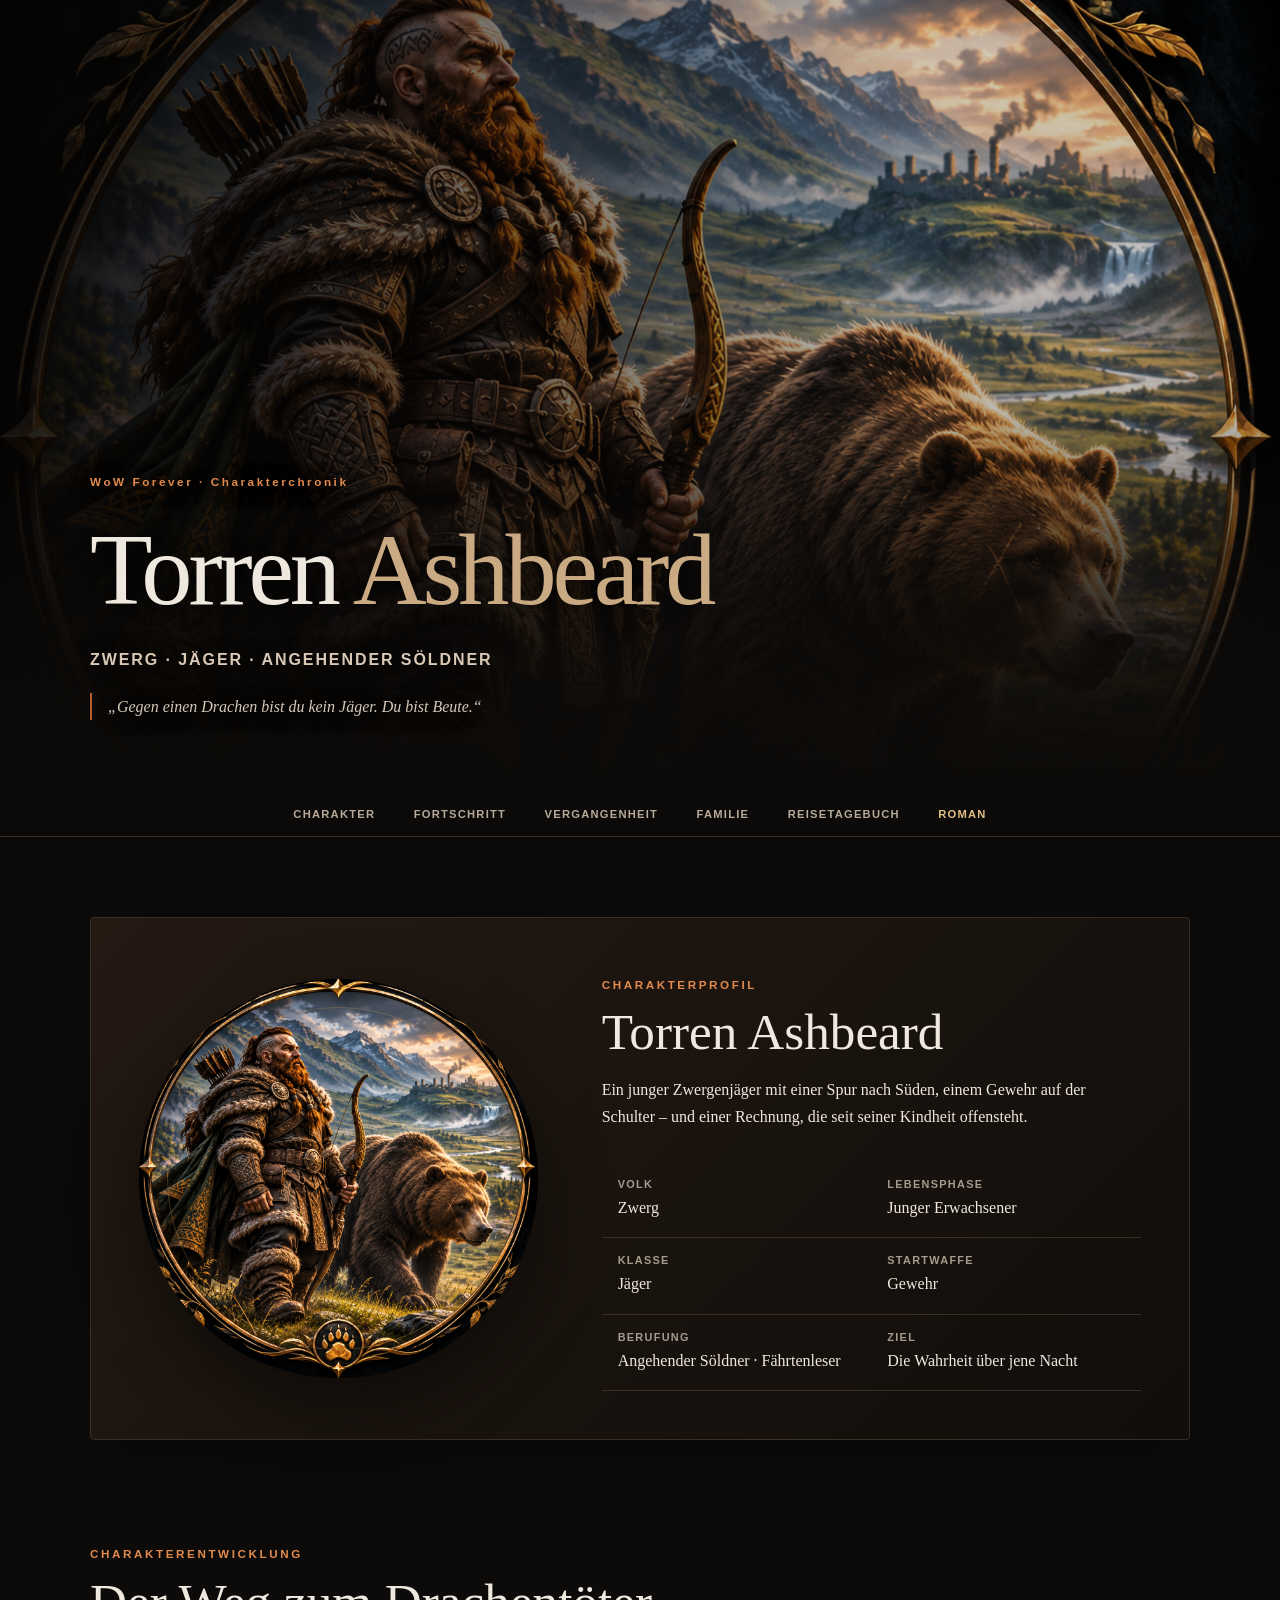
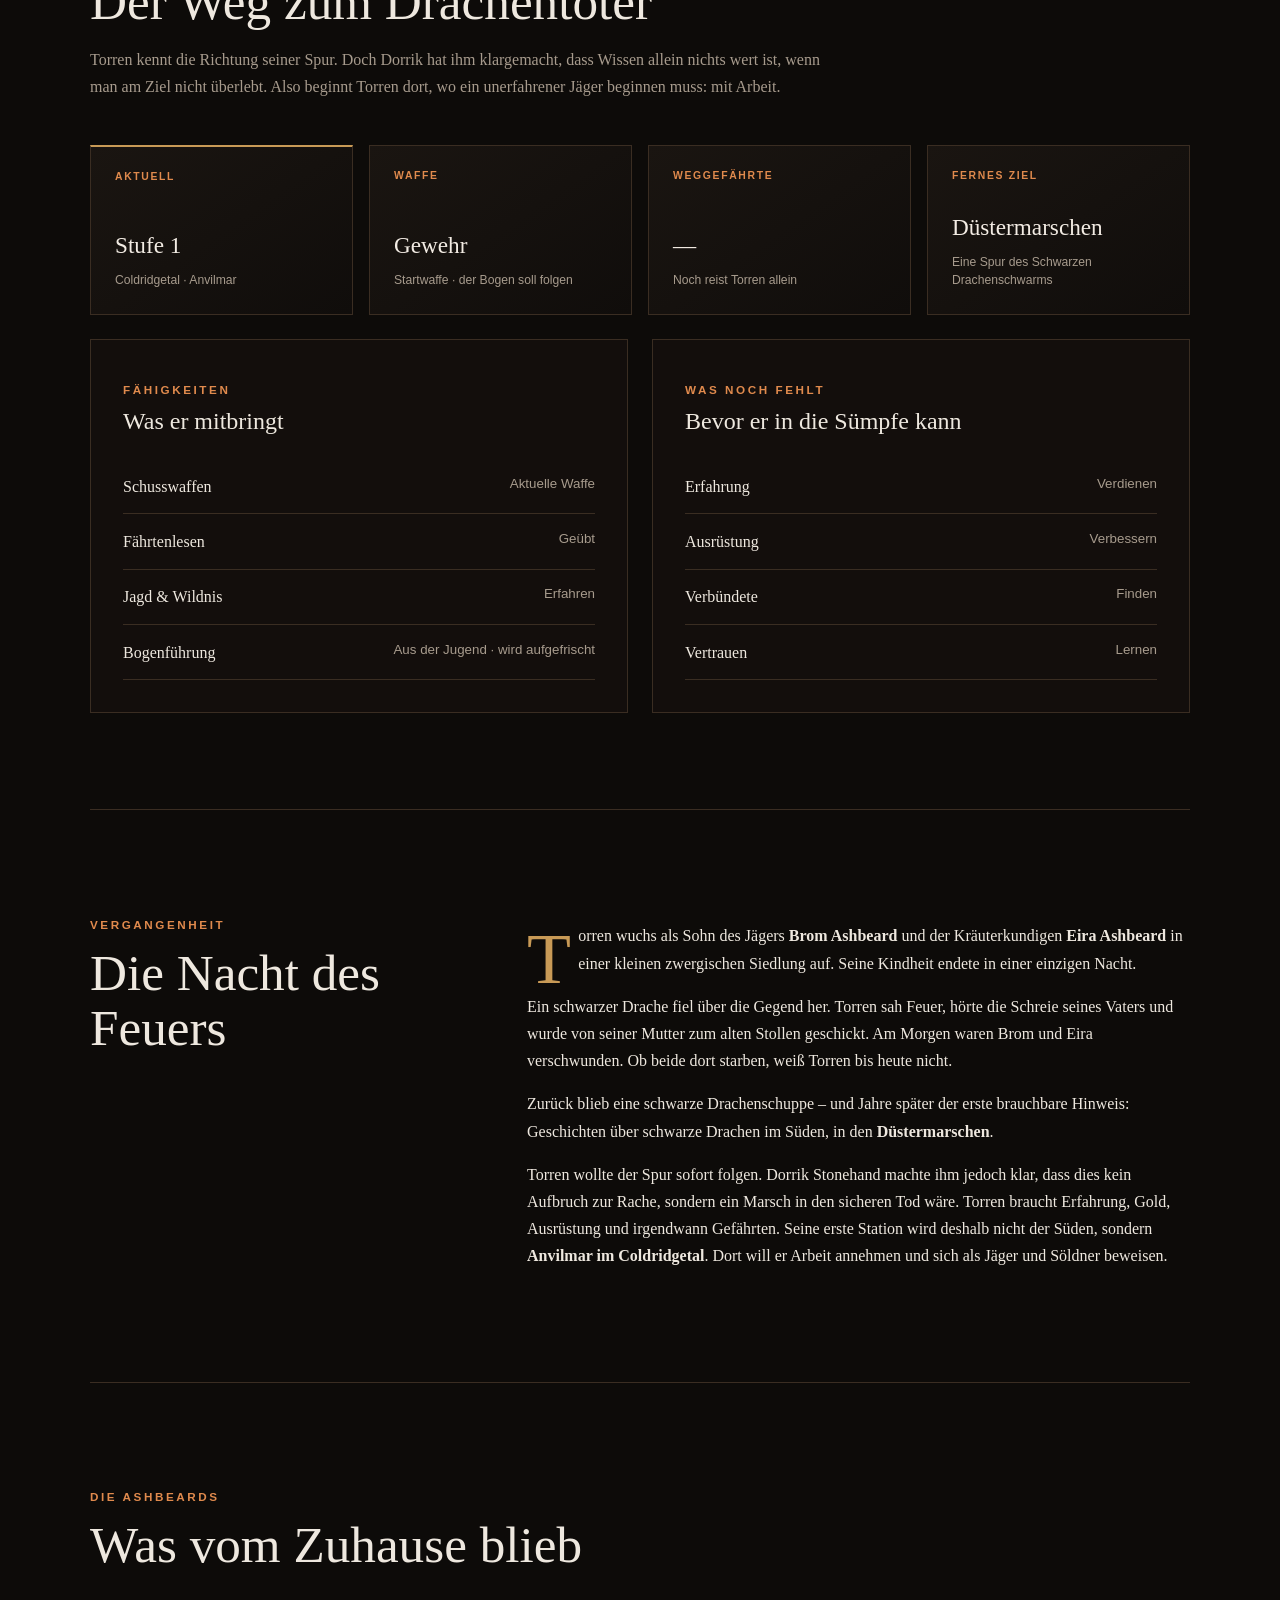
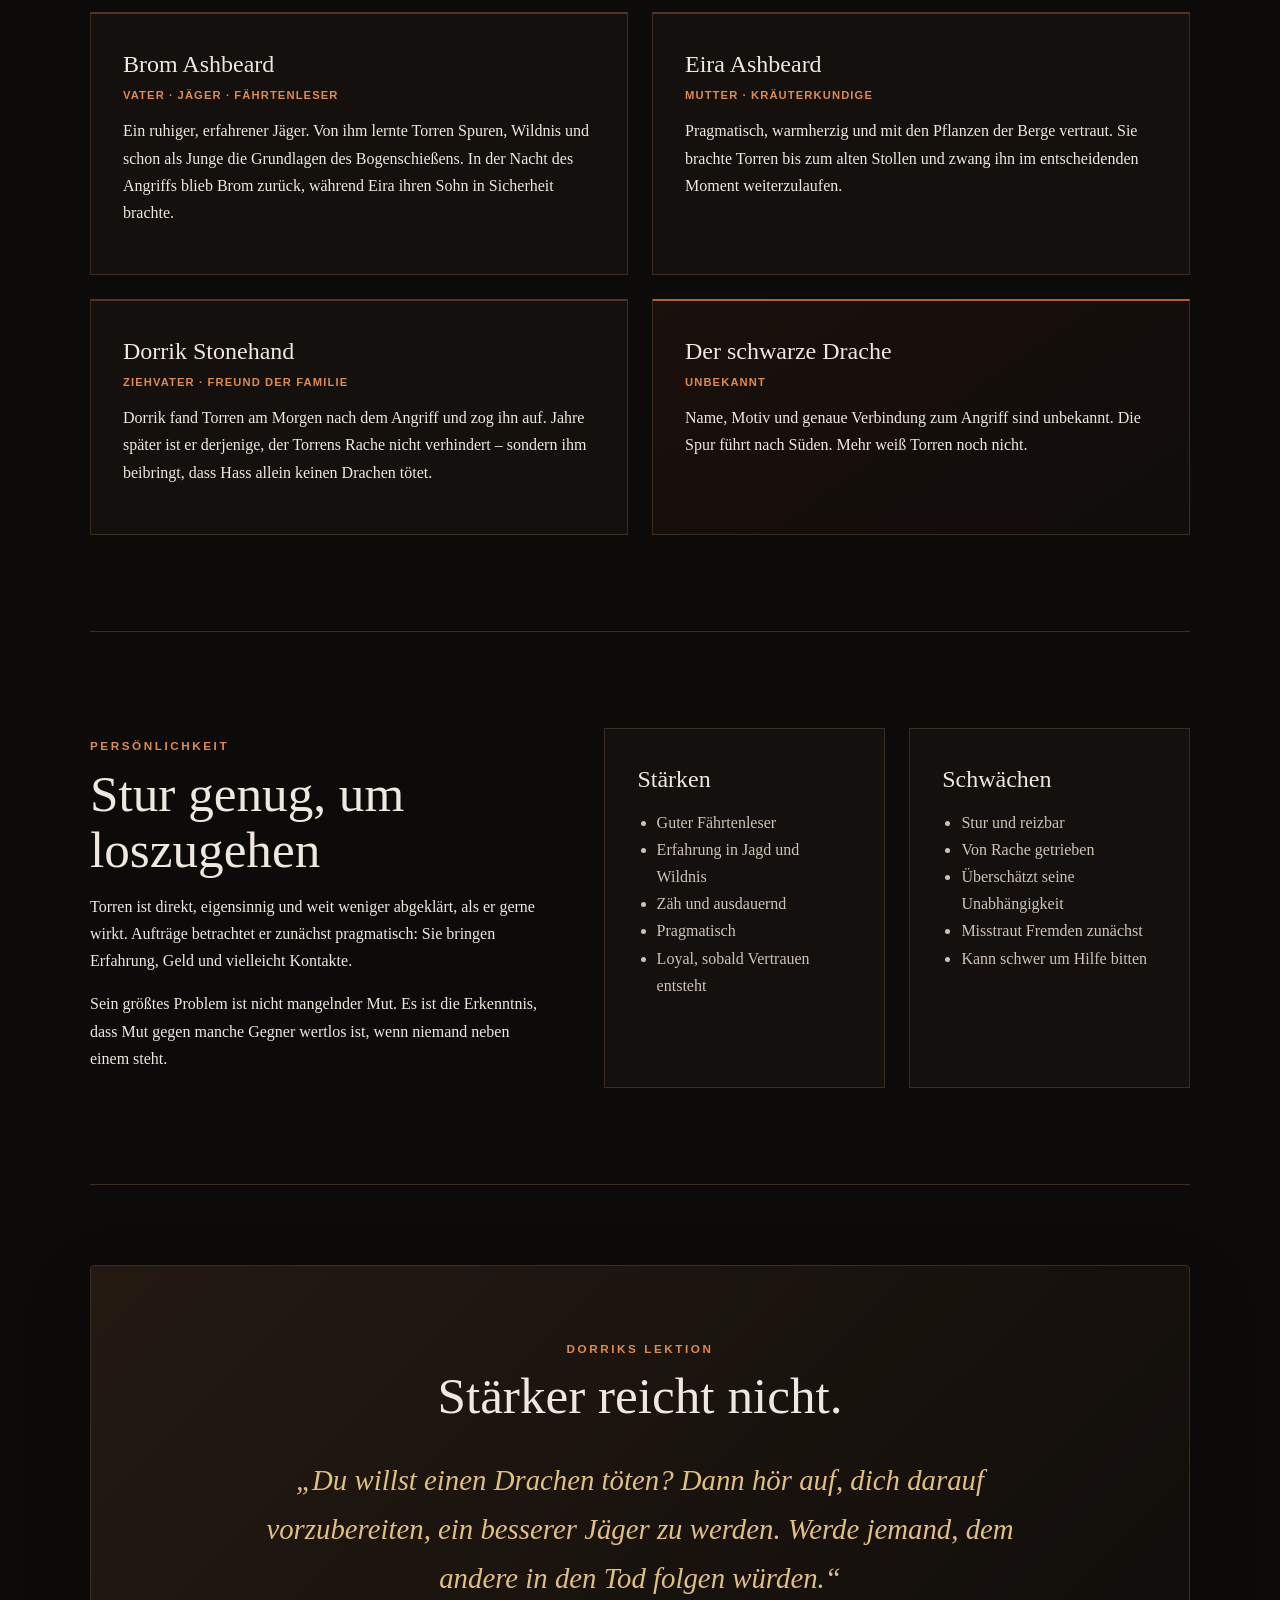
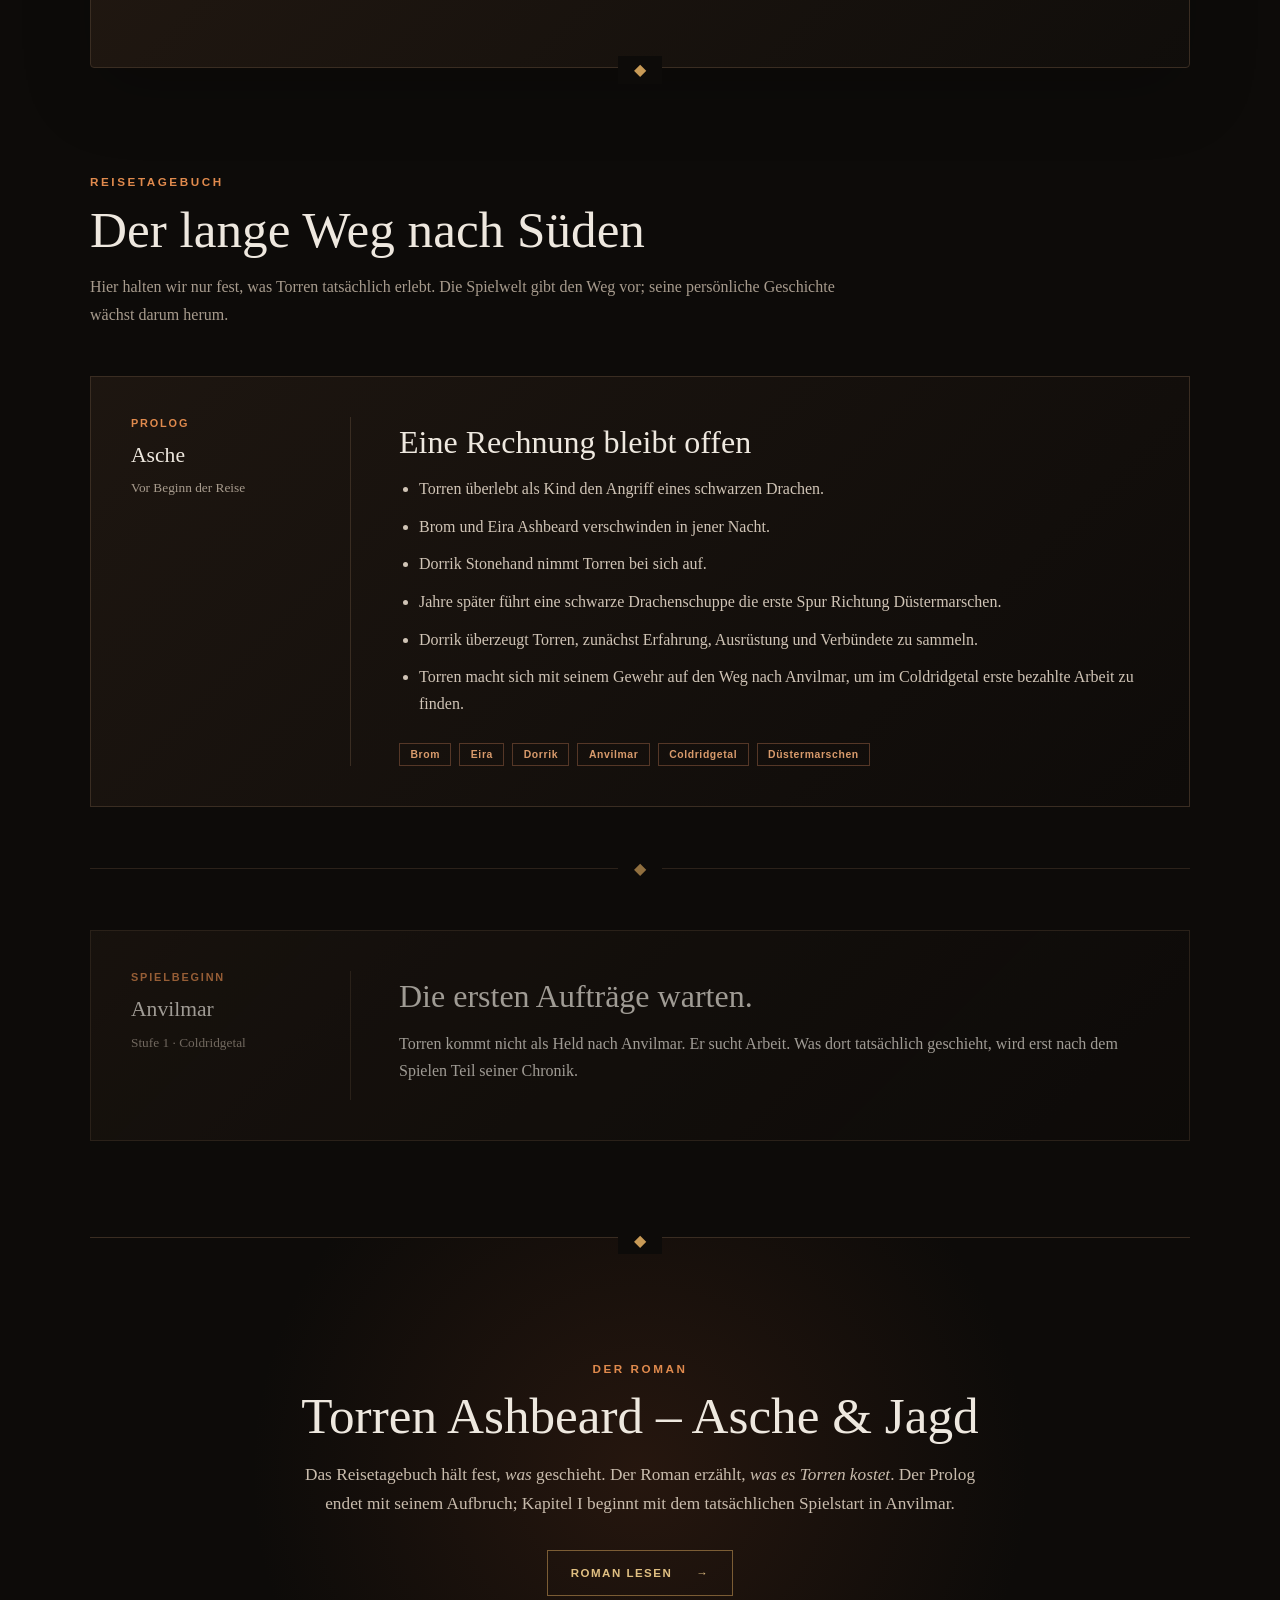
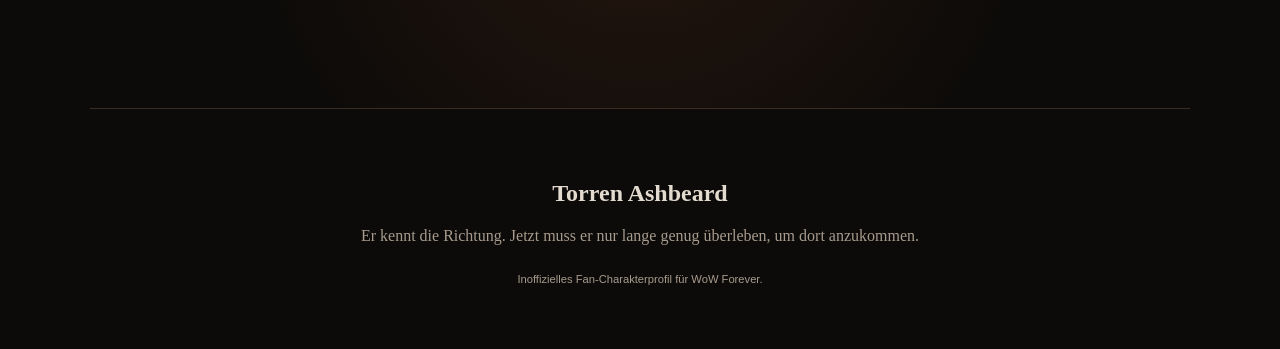
==== commit 7c3131aa: "Align Torren start with dwarf hunter gameplay and Anvilmar" ====
--- a/index.html
+++ b/index.html
@@ -7,20 +7,17 @@
 <link rel="stylesheet" href="style.css">
 </head>
 <body>
-<header class="hero torren-hero">
-  <div class="hero-backdrop" aria-hidden="true"></div><div class="veil"></div>
-  <div class="hero-copy"><p class="eyebrow">WoW Forever · Charakterchronik</p><h1>Torren <span>Ashbeard</span></h1><p class="lead">Zwerg · Jäger · Söldner</p><blockquote>„Gegen einen Drachen bist du kein Jäger. Du bist Beute.“</blockquote></div>
-</header>
+<header class="hero torren-hero"><div class="hero-backdrop" aria-hidden="true"></div><div class="veil"></div><div class="hero-copy"><p class="eyebrow">WoW Forever · Charakterchronik</p><h1>Torren <span>Ashbeard</span></h1><p class="lead">Zwerg · Jäger · angehender Söldner</p><blockquote>„Gegen einen Drachen bist du kein Jäger. Du bist Beute.“</blockquote></div></header>
 <nav class="main-nav"><a href="#profil">Charakter</a><a href="#fortschritt">Fortschritt</a><a href="#vergangenheit">Vergangenheit</a><a href="#familie">Familie</a><a href="#reisetagebuch">Reisetagebuch</a><a class="nav-novel" href="roman.html">Roman</a></nav>
 <main>
-<section id="profil" class="panel profile"><div class="portrait-wrap"><img class="character-portrait" src="assets/530d7914-68c5-4cd1-8e75-bf13c16db1a5.png" alt="Torren Ashbeard mit seinem späteren Bärengefährten vor den Bergen"></div><div><p class="kicker">CHARAKTERPROFIL</p><h2>Torren Ashbeard</h2><p>Ein junger Zwergenjäger mit einer Spur nach Süden, einem alten Bogen – und einer Rechnung, die seit seiner Kindheit offensteht.</p><dl><div><dt>Volk</dt><dd>Zwerg</dd></div><div><dt>Lebensphase</dt><dd>Junger Erwachsener</dd></div><div><dt>Klasse</dt><dd>Jäger</dd></div><div><dt>Waffe</dt><dd>Bogen</dd></div><div><dt>Berufung</dt><dd>Söldner · Fährtenleser</dd></div><div><dt>Ziel</dt><dd>Die Wahrheit über jene Nacht</dd></div></dl></div></section>
-<section id="fortschritt" class="progress-section"><div class="section-heading"><p class="kicker">CHARAKTERENTWICKLUNG</p><h2>Der Weg zum Drachentöter</h2><p class="intro">Torren weiß, wohin seine Spur führt. Er weiß nur ebenso gut, dass er dort noch nicht bestehen kann. Jeder Auftrag, jeder Kampf und jeder Gefährte bringt ihn seinem Ziel näher.</p></div><div class="status-grid"><article class="status-card primary-status"><span class="status-label">AKTUELL</span><strong>Stufe 1</strong><small>Die Reise beginnt</small></article><article class="status-card"><span class="status-label">WAFFE</span><strong>Jagdbogen</strong><small>Solide – gegen Drachen bedeutungslos</small></article><article class="status-card"><span class="status-label">WEGGEFÄHRTE</span><strong>—</strong><small>Noch reist Torren allein</small></article><article class="status-card"><span class="status-label">FERNES ZIEL</span><strong>Düstermarschen</strong><small>Eine Spur des Schwarzen Drachenschwarms</small></article></div><div class="growth-grid"><article class="growth-card"><p class="kicker">FÄHIGKEITEN</p><h3>Was er mitbringt</h3><ul class="skill-list"><li><span>Bogenführung</span><small>Geübt</small></li><li><span>Fährtenlesen</span><small>Geübt</small></li><li><span>Jagd & Wildnis</span><small>Erfahren</small></li><li><span>Sturheit</span><small>Außergewöhnlich</small></li></ul></article><article class="growth-card"><p class="kicker">WAS NOCH FEHLT</p><h3>Bevor er in die Sümpfe kann</h3><ul class="skill-list"><li><span>Erfahrung</span><small>Verdienen</small></li><li><span>Ausrüstung</span><small>Verbessern</small></li><li><span>Verbündete</span><small>Finden</small></li><li><span>Vertrauen</span><small>Lernen</small></li></ul></article></div></section>
-<section id="vergangenheit" class="split"><div><p class="kicker">VERGANGENHEIT</p><h2>Die Nacht des Feuers</h2></div><div class="prose"><p>Torren wuchs als Sohn des Jägers <strong>Brom Ashbeard</strong> und der Kräuterkundigen <strong>Eira Ashbeard</strong> in einer kleinen zwergischen Siedlung auf. Seine Kindheit endete in einer einzigen Nacht.</p><p>Ein schwarzer Drache fiel über die Gegend her. Torren sah Feuer, hörte die Schreie seines Vaters und wurde von seiner Mutter zum alten Stollen geschickt. Am Morgen waren Brom und Eira verschwunden. Ob beide dort starben, weiß Torren bis heute nicht.</p><p>Zurück blieb eine schwarze Drachenschuppe – und Jahre später der erste brauchbare Hinweis: Geschichten über schwarze Drachen im Süden, in den <strong>Düstermarschen</strong>.</p><p>Torren wollte sofort aufbrechen. Dorrik Stonehand, der ihn nach jener Nacht aufzog, machte ihm jedoch klar, was ihn dort erwartete: den sicheren Tod. Also wählte Torren einen anderen Weg. Er wird sich Erfahrung, Gold, bessere Ausrüstung und Verbündete verdienen. Nicht, um ein Held zu werden – sondern um eines Tages stark genug zu sein, die Spur bis zu ihrem Ende zu verfolgen.</p></div></section>
-<section id="familie"><p class="kicker">DIE ASHBEARDS</p><h2>Was vom Zuhause blieb</h2><div class="cards"><article><h3>Brom Ashbeard</h3><p class="tag">Vater · Jäger · Fährtenleser</p><p>Ein ruhiger, erfahrener Jäger, von dem Torren seine ersten Lektionen mit Bogen, Spuren und Wildnis erhielt. In der Nacht des Angriffs blieb Brom zurück, während Eira ihren Sohn in Sicherheit brachte.</p></article><article><h3>Eira Ashbeard</h3><p class="tag">Mutter · Kräuterkundige</p><p>Pragmatisch, warmherzig und mit den Pflanzen der Berge vertraut. Sie brachte Torren bis zum alten Stollen und zwang ihn im entscheidenden Moment weiterzulaufen.</p></article><article><h3>Dorrik Stonehand</h3><p class="tag">Ziehvater · Freund der Familie</p><p>Dorrik fand Torren am Morgen nach dem Angriff und zog ihn auf. Jahre später ist er derjenige, der Torrens Rache nicht verhindert – sondern ihm beibringt, dass Hass allein keinen Drachen tötet.</p></article><article class="mystery-card"><h3>Der schwarze Drache</h3><p class="tag">UNBEKANNT</p><p>Name, Motiv und genaue Verbindung zum Angriff sind unbekannt. Die Spur führt nach Süden. Mehr weiß Torren noch nicht.</p></article></div></section>
-<section id="charakter" class="traits"><div><p class="kicker">PERSÖNLICHKEIT</p><h2>Stur genug, um loszugehen</h2><p>Torren ist direkt, eigensinnig und weit weniger abgeklärt, als er gerne wirkt. Er verlässt sich lieber auf seine eigenen Fähigkeiten und betrachtet Aufträge zunächst pragmatisch: Erfahrung, Gold, Kontakte.</p><p>Sein größtes Problem ist nicht mangelnder Mut. Es ist die Erkenntnis, dass Mut gegen manche Gegner wertlos ist, wenn niemand neben einem steht.</p></div><div class="columns"><div><h3>Stärken</h3><ul><li>Treffsicher mit dem Bogen</li><li>Guter Fährtenleser</li><li>Zäh und ausdauernd</li><li>Pragmatisch</li><li>Loyal, sobald Vertrauen entsteht</li></ul></div><div><h3>Schwächen</h3><ul><li>Stur und reizbar</li><li>Von Rache getrieben</li><li>Überschätzt seine Unabhängigkeit</li><li>Misstraut Fremden zunächst</li><li>Kann schwer um Hilfe bitten</li></ul></div></div></section>
+<section id="profil" class="panel profile"><div class="portrait-wrap"><img class="character-portrait" src="assets/530d7914-68c5-4cd1-8e75-bf13c16db1a5.png" alt="Torren Ashbeard – eine mögliche Zukunft mit seinem späteren Bärengefährten"></div><div><p class="kicker">CHARAKTERPROFIL</p><h2>Torren Ashbeard</h2><p>Ein junger Zwergenjäger mit einer Spur nach Süden, einem Gewehr auf der Schulter – und einer Rechnung, die seit seiner Kindheit offensteht.</p><dl><div><dt>Volk</dt><dd>Zwerg</dd></div><div><dt>Lebensphase</dt><dd>Junger Erwachsener</dd></div><div><dt>Klasse</dt><dd>Jäger</dd></div><div><dt>Startwaffe</dt><dd>Gewehr</dd></div><div><dt>Berufung</dt><dd>Angehender Söldner · Fährtenleser</dd></div><div><dt>Ziel</dt><dd>Die Wahrheit über jene Nacht</dd></div></dl></div></section>
+<section id="fortschritt" class="progress-section"><div class="section-heading"><p class="kicker">CHARAKTERENTWICKLUNG</p><h2>Der Weg zum Drachentöter</h2><p class="intro">Torren kennt die Richtung seiner Spur. Doch Dorrik hat ihm klargemacht, dass Wissen allein nichts wert ist, wenn man am Ziel nicht überlebt. Also beginnt Torren dort, wo ein unerfahrener Jäger beginnen muss: mit Arbeit.</p></div><div class="status-grid"><article class="status-card primary-status"><span class="status-label">AKTUELL</span><strong>Stufe 1</strong><small>Coldridgetal · Anvilmar</small></article><article class="status-card"><span class="status-label">WAFFE</span><strong>Gewehr</strong><small>Startwaffe · der Bogen soll folgen</small></article><article class="status-card"><span class="status-label">WEGGEFÄHRTE</span><strong>—</strong><small>Noch reist Torren allein</small></article><article class="status-card"><span class="status-label">FERNES ZIEL</span><strong>Düstermarschen</strong><small>Eine Spur des Schwarzen Drachenschwarms</small></article></div><div class="growth-grid"><article class="growth-card"><p class="kicker">FÄHIGKEITEN</p><h3>Was er mitbringt</h3><ul class="skill-list"><li><span>Schusswaffen</span><small>Aktuelle Waffe</small></li><li><span>Fährtenlesen</span><small>Geübt</small></li><li><span>Jagd & Wildnis</span><small>Erfahren</small></li><li><span>Bogenführung</span><small>Aus der Jugend · wird aufgefrischt</small></li></ul></article><article class="growth-card"><p class="kicker">WAS NOCH FEHLT</p><h3>Bevor er in die Sümpfe kann</h3><ul class="skill-list"><li><span>Erfahrung</span><small>Verdienen</small></li><li><span>Ausrüstung</span><small>Verbessern</small></li><li><span>Verbündete</span><small>Finden</small></li><li><span>Vertrauen</span><small>Lernen</small></li></ul></article></div></section>
+<section id="vergangenheit" class="split"><div><p class="kicker">VERGANGENHEIT</p><h2>Die Nacht des Feuers</h2></div><div class="prose"><p>Torren wuchs als Sohn des Jägers <strong>Brom Ashbeard</strong> und der Kräuterkundigen <strong>Eira Ashbeard</strong> in einer kleinen zwergischen Siedlung auf. Seine Kindheit endete in einer einzigen Nacht.</p><p>Ein schwarzer Drache fiel über die Gegend her. Torren sah Feuer, hörte die Schreie seines Vaters und wurde von seiner Mutter zum alten Stollen geschickt. Am Morgen waren Brom und Eira verschwunden. Ob beide dort starben, weiß Torren bis heute nicht.</p><p>Zurück blieb eine schwarze Drachenschuppe – und Jahre später der erste brauchbare Hinweis: Geschichten über schwarze Drachen im Süden, in den <strong>Düstermarschen</strong>.</p><p>Torren wollte der Spur sofort folgen. Dorrik Stonehand machte ihm jedoch klar, dass dies kein Aufbruch zur Rache, sondern ein Marsch in den sicheren Tod wäre. Torren braucht Erfahrung, Gold, Ausrüstung und irgendwann Gefährten. Seine erste Station wird deshalb nicht der Süden, sondern <strong>Anvilmar im Coldridgetal</strong>. Dort will er Arbeit annehmen und sich als Jäger und Söldner beweisen.</p></div></section>
+<section id="familie"><p class="kicker">DIE ASHBEARDS</p><h2>Was vom Zuhause blieb</h2><div class="cards"><article><h3>Brom Ashbeard</h3><p class="tag">Vater · Jäger · Fährtenleser</p><p>Ein ruhiger, erfahrener Jäger. Von ihm lernte Torren Spuren, Wildnis und schon als Junge die Grundlagen des Bogenschießens. In der Nacht des Angriffs blieb Brom zurück, während Eira ihren Sohn in Sicherheit brachte.</p></article><article><h3>Eira Ashbeard</h3><p class="tag">Mutter · Kräuterkundige</p><p>Pragmatisch, warmherzig und mit den Pflanzen der Berge vertraut. Sie brachte Torren bis zum alten Stollen und zwang ihn im entscheidenden Moment weiterzulaufen.</p></article><article><h3>Dorrik Stonehand</h3><p class="tag">Ziehvater · Freund der Familie</p><p>Dorrik fand Torren am Morgen nach dem Angriff und zog ihn auf. Jahre später ist er derjenige, der Torrens Rache nicht verhindert – sondern ihm beibringt, dass Hass allein keinen Drachen tötet.</p></article><article class="mystery-card"><h3>Der schwarze Drache</h3><p class="tag">UNBEKANNT</p><p>Name, Motiv und genaue Verbindung zum Angriff sind unbekannt. Die Spur führt nach Süden. Mehr weiß Torren noch nicht.</p></article></div></section>
+<section id="charakter" class="traits"><div><p class="kicker">PERSÖNLICHKEIT</p><h2>Stur genug, um loszugehen</h2><p>Torren ist direkt, eigensinnig und weit weniger abgeklärt, als er gerne wirkt. Aufträge betrachtet er zunächst pragmatisch: Sie bringen Erfahrung, Geld und vielleicht Kontakte.</p><p>Sein größtes Problem ist nicht mangelnder Mut. Es ist die Erkenntnis, dass Mut gegen manche Gegner wertlos ist, wenn niemand neben einem steht.</p></div><div class="columns"><div><h3>Stärken</h3><ul><li>Guter Fährtenleser</li><li>Erfahrung in Jagd und Wildnis</li><li>Zäh und ausdauernd</li><li>Pragmatisch</li><li>Loyal, sobald Vertrauen entsteht</li></ul></div><div><h3>Schwächen</h3><ul><li>Stur und reizbar</li><li>Von Rache getrieben</li><li>Überschätzt seine Unabhängigkeit</li><li>Misstraut Fremden zunächst</li><li>Kann schwer um Hilfe bitten</li></ul></div></div></section>
 <section class="panel oath-panel"><p class="kicker">DORRIKS LEKTION</p><h2>Stärker reicht nicht.</h2><blockquote>„Du willst einen Drachen töten? Dann hör auf, dich darauf vorzubereiten, ein besserer Jäger zu werden. Werde jemand, dem andere in den Tod folgen würden.“</blockquote></section>
-<section id="reisetagebuch" class="travel-log"><div class="section-heading"><p class="kicker">REISETAGEBUCH</p><h2>Der lange Weg nach Süden</h2><p class="intro">Hier halten wir fest, was Torren tatsächlich im Spiel erlebt: Aufträge, Orte, Gefährten, neue Fähigkeiten und Hinweise auf seine Vergangenheit.</p></div><div class="travel-entry"><aside class="travel-meta"><span>PROLOG</span><strong>Asche</strong><small>Vor Beginn der Reise</small></aside><div class="travel-notes"><h3>Eine Rechnung bleibt offen</h3><ul><li>Torren überlebt als Kind den Angriff eines schwarzen Drachen.</li><li>Brom und Eira Ashbeard verschwinden in jener Nacht.</li><li>Dorrik Stonehand nimmt Torren bei sich auf.</li><li>Jahre später führt eine schwarze Drachenschuppe die erste Spur in Richtung Düstermarschen.</li><li>Dorrik überzeugt Torren, zunächst Erfahrung, Ausrüstung und Verbündete zu sammeln.</li><li>Torren verlässt seine Heimat und beginnt, Aufträge als Jäger und Söldner anzunehmen.</li></ul><div class="travel-tags"><span>Brom</span><span>Eira</span><span>Dorrik</span><span>Schwarzer Drache</span><span>Düstermarschen</span></div></div></div><div class="travel-divider"><span>◆</span></div><div class="travel-entry future-entry"><aside class="travel-meta"><span>AB RELEASE</span><strong>Die Jagd beginnt</strong><small>Stufe 1</small></aside><div class="travel-notes"><h3>Der nächste Eintrag entsteht im Spiel.</h3><p>Ab hier schreibt nicht unsere Planung die Geschichte, sondern Torrens tatsächliche Reise durch Azeroth.</p></div></div></section>
-<section class="novel-teaser"><p class="kicker">DER ROMAN</p><h2>Torren Ashbeard – Asche & Jagd</h2><p>Das Reisetagebuch hält fest, <em>was</em> geschieht. Der Roman erzählt, <em>was es Torren kostet</em>. Seine Geschichte beginnt mit Feuer – alles danach entsteht aus dem Spiel.</p><a class="novel-button" href="roman.html">Roman lesen <span>→</span></a></section>
+<section id="reisetagebuch" class="travel-log"><div class="section-heading"><p class="kicker">REISETAGEBUCH</p><h2>Der lange Weg nach Süden</h2><p class="intro">Hier halten wir nur fest, was Torren tatsächlich erlebt. Die Spielwelt gibt den Weg vor; seine persönliche Geschichte wächst darum herum.</p></div><div class="travel-entry"><aside class="travel-meta"><span>PROLOG</span><strong>Asche</strong><small>Vor Beginn der Reise</small></aside><div class="travel-notes"><h3>Eine Rechnung bleibt offen</h3><ul><li>Torren überlebt als Kind den Angriff eines schwarzen Drachen.</li><li>Brom und Eira Ashbeard verschwinden in jener Nacht.</li><li>Dorrik Stonehand nimmt Torren bei sich auf.</li><li>Jahre später führt eine schwarze Drachenschuppe die erste Spur Richtung Düstermarschen.</li><li>Dorrik überzeugt Torren, zunächst Erfahrung, Ausrüstung und Verbündete zu sammeln.</li><li>Torren macht sich mit seinem Gewehr auf den Weg nach Anvilmar, um im Coldridgetal erste bezahlte Arbeit zu finden.</li></ul><div class="travel-tags"><span>Brom</span><span>Eira</span><span>Dorrik</span><span>Anvilmar</span><span>Coldridgetal</span><span>Düstermarschen</span></div></div></div><div class="travel-divider"><span>◆</span></div><div class="travel-entry future-entry"><aside class="travel-meta"><span>SPIELBEGINN</span><strong>Anvilmar</strong><small>Stufe 1 · Coldridgetal</small></aside><div class="travel-notes"><h3>Die ersten Aufträge warten.</h3><p>Torren kommt nicht als Held nach Anvilmar. Er sucht Arbeit. Was dort tatsächlich geschieht, wird erst nach dem Spielen Teil seiner Chronik.</p></div></div></section>
+<section class="novel-teaser"><p class="kicker">DER ROMAN</p><h2>Torren Ashbeard – Asche & Jagd</h2><p>Das Reisetagebuch hält fest, <em>was</em> geschieht. Der Roman erzählt, <em>was es Torren kostet</em>. Der Prolog endet mit seinem Aufbruch; Kapitel I beginnt mit dem tatsächlichen Spielstart in Anvilmar.</p><a class="novel-button" href="roman.html">Roman lesen <span>→</span></a></section>
 </main>
 <footer><strong>Torren Ashbeard</strong><span>Er kennt die Richtung. Jetzt muss er nur lange genug überleben, um dort anzukommen.</span><small>Inoffizielles Fan-Charakterprofil für WoW Forever.</small></footer>
 </body></html>
--- a/style.css
+++ b/style.css
@@ -1 +1 @@
-:root{--bg:#0d0b09;--panel:#17130f;--panel2:#110e0b;--text:#eee8df;--muted:#a79b8d;--ember:#b85b32;--ember2:#e08a4d;--line:#3a2d22;--gold:#c89a56;--gold2:#e0bf82;--reader:#ded6ca}*{box-sizing:border-box}html{scroll-behavior:smooth;scroll-padding-top:4.8rem}body{margin:0;background:radial-gradient(circle at 50% 0,#2b1b12 0,#0d0b09 42rem);color:var(--text);font:16px/1.7 Georgia,serif}a{color:inherit}h1,h2,h3{font-weight:400;line-height:1.08;margin:.25em 0}.eyebrow,.kicker{font:700 .73rem/1.2 Arial,sans-serif;letter-spacing:.22em;color:var(--ember2)}.hero{height:min(88vh,850px);min-height:620px;position:relative;display:grid;place-items:end center;overflow:hidden}.torren-hero{background:radial-gradient(circle at 67% 34%,rgba(203,100,46,.28),transparent 20%),linear-gradient(125deg,#0b0908 0,#20150f 50%,#0c0a08 100%)}.hero-backdrop{position:absolute;inset:0;background:radial-gradient(circle at 72% 28%,rgba(220,115,56,.2),transparent 17%),radial-gradient(circle at 72% 28%,rgba(255,183,100,.08),transparent 32%),linear-gradient(180deg,transparent 42%,#0d0b09 98%)}.torren-hero:before{content:"ASHBEARD";position:absolute;right:-.04em;top:8%;font:900 clamp(5rem,17vw,15rem)/1 Arial,sans-serif;letter-spacing:-.07em;color:rgba(255,255,255,.018)}.torren-hero:after{content:"◆";position:absolute;right:14%;top:24%;font-size:13rem;color:rgba(200,154,86,.055);transform:rotate(45deg)}.veil{position:absolute;inset:0;background:linear-gradient(180deg,rgba(0,0,0,.03),rgba(8,6,5,.25) 58%,#0d0b09 98%)}.hero-copy{position:relative;width:min(1100px,90%);padding:0 0 8vh;text-shadow:0 2px 18px #000}.hero h1{font-size:clamp(3.2rem,8vw,7rem);letter-spacing:-.04em}.hero h1 span{color:#c9aa83}.lead{font:600 1rem Arial,sans-serif;letter-spacing:.12em;text-transform:uppercase;color:#d9c8b5}.hero blockquote{margin:1.5rem 0 0;max-width:650px;font-style:italic;color:#d5c8b9;border-left:2px solid var(--ember);padding-left:1rem}.main-nav,.novel-nav{position:sticky;top:0;z-index:20;display:flex;justify-content:center;gap:clamp(1rem,3vw,2.6rem);padding:1rem;background:rgba(13,11,9,.95);backdrop-filter:blur(14px);border-bottom:1px solid var(--line);box-shadow:0 8px 30px rgba(0,0,0,.2);font:700 .7rem Arial,sans-serif;letter-spacing:.11em;text-transform:uppercase}.main-nav a,.novel-nav a{text-decoration:none;color:#b8aa9a;white-space:nowrap}.main-nav a:hover,.novel-nav a:hover{color:#fff}.main-nav .nav-novel{color:var(--gold2)}main{width:min(1100px,90%);margin:auto}section{padding:6rem 0;border-bottom:1px solid var(--line)}h2{font-size:clamp(2rem,4vw,3.3rem)}h3{font-size:1.5rem}.panel{margin:5rem 0 0;padding:3rem;border:1px solid var(--line);background:linear-gradient(135deg,rgba(38,27,19,.9),rgba(17,14,11,.82));border-radius:4px;box-shadow:0 25px 70px rgba(0,0,0,.18)}.profile{display:grid;grid-template-columns:1fr 1.15fr;gap:4rem;align-items:center}.profile dl{display:grid;grid-template-columns:1fr 1fr;margin:0}.profile dl div{padding:1rem;border-bottom:1px solid var(--line)}dt{font:700 .68rem Arial,sans-serif;letter-spacing:.12em;text-transform:uppercase;color:var(--muted)}dd{margin:.25rem 0 0}.split{display:grid;grid-template-columns:.7fr 1.3fr;gap:5rem}.prose p:first-child:first-letter{float:left;font-size:4.5rem;line-height:.8;padding:.12em .1em 0 0;color:var(--gold)}.cards,.columns{display:grid;grid-template-columns:1fr 1fr;gap:1.5rem;margin-top:2.5rem}.cards article,.columns>div{padding:2rem;border:1px solid var(--line);background:#14100d}.cards article{border-top:2px solid #563522}.cards .mystery-card{border-top-color:var(--ember);background:linear-gradient(145deg,#1a100c,#100d0b)}.tag{font:700 .7rem Arial,sans-serif;color:var(--ember2);letter-spacing:.1em;text-transform:uppercase}.note,.intro{color:var(--muted)}.traits{display:grid;grid-template-columns:1fr 1.3fr;gap:4rem}.columns{margin:0}.columns ul{padding-left:1.2rem;color:#cfc3b5}.section-heading{max-width:760px}.status-grid{display:grid;grid-template-columns:repeat(4,1fr);gap:1rem;margin-top:2.8rem}.status-card{min-height:170px;padding:1.5rem;border:1px solid var(--line);background:linear-gradient(145deg,#1a1511,#100d0b);display:flex;flex-direction:column;justify-content:flex-end}.status-card.primary-status{border-top:2px solid var(--gold)}.status-label{font:700 .65rem Arial,sans-serif;letter-spacing:.16em;color:var(--ember2);margin-bottom:auto}.status-card strong{font-size:1.45rem;font-weight:400;color:#f3ece4}.status-card small{margin-top:.35rem;color:var(--muted);font:400 .76rem/1.5 Arial,sans-serif}.growth-grid{display:grid;grid-template-columns:1fr 1fr;gap:1.5rem;margin-top:1.5rem}.growth-card{padding:2rem;border:1px solid var(--line);background:rgba(20,16,13,.8)}.skill-list{list-style:none;margin:1.5rem 0 0;padding:0}.skill-list li{display:flex;justify-content:space-between;gap:1rem;padding:.85rem 0;border-bottom:1px solid var(--line)}.skill-list small{color:var(--muted);font-family:Arial,sans-serif}.oath-panel{text-align:center;padding:4rem max(2rem,8%)}.oath-panel blockquote{font-size:clamp(1.25rem,2.5vw,1.8rem);font-style:italic;color:var(--gold2);margin:2rem auto 0;max-width:800px}.travel-log{position:relative}.travel-log:before,.novel-teaser:before{content:"◆";position:absolute;top:-.7rem;left:50%;transform:translateX(-50%);padding:0 1rem;background:var(--bg);color:var(--gold)}.travel-entry{display:grid;grid-template-columns:220px 1fr;gap:3rem;margin-top:3rem;padding:2.5rem;border:1px solid var(--line);background:linear-gradient(135deg,rgba(31,23,17,.9),rgba(14,11,9,.78))}.travel-meta{display:flex;flex-direction:column;border-right:1px solid var(--line);padding-right:2rem}.travel-meta span{font:700 .68rem Arial,sans-serif;letter-spacing:.17em;color:var(--ember2)}.travel-meta strong{font-size:1.35rem;font-weight:400;margin-top:.5rem}.travel-meta small{color:var(--muted);margin-top:.25rem}.travel-notes h3{font-size:2rem}.travel-notes ul{padding-left:1.25rem}.travel-notes li{margin:.65rem 0;color:#d0c4b6}.travel-tags{display:flex;flex-wrap:wrap;gap:.5rem;margin-top:1.6rem}.travel-tags span{padding:.3rem .65rem;border:1px solid #553727;font:700 .65rem Arial,sans-serif;letter-spacing:.06em;color:#d99b6c}.travel-divider{display:flex;align-items:center;gap:1rem;color:var(--gold);opacity:.7;margin:3rem 0}.travel-divider:before,.travel-divider:after{content:"";height:1px;flex:1;background:var(--line)}.future-entry{margin-top:0;opacity:.65}.novel-teaser{position:relative;text-align:center;padding:7rem 5%;background:radial-gradient(circle,rgba(95,49,27,.3),transparent 65%)}.novel-teaser p:not(.kicker){max-width:690px;margin:1rem auto 2rem;color:#c9bcad;font-size:1.08rem}.novel-button{display:inline-flex;gap:1.5rem;align-items:center;padding:1rem 1.4rem;border:1px solid rgba(200,154,86,.55);color:var(--gold2);text-decoration:none;font:700 .72rem Arial,sans-serif;letter-spacing:.13em;text-transform:uppercase}.novel-button:hover{background:rgba(200,154,86,.08)}.novel-page{background:#0b0908}.novel-nav{justify-content:space-between}.novel-nav span{color:var(--gold2)}.novel-cover{height:72vh;min-height:580px;position:relative;display:grid;place-items:center;text-align:center;overflow:hidden;background:radial-gradient(circle at center,rgba(111,52,27,.28),transparent 35%),linear-gradient(#1b120d,#0b0908)}.novel-cover-image{position:absolute;inset:0;background:linear-gradient(135deg,rgba(184,91,50,.12),transparent 45%),radial-gradient(circle at 50% 30%,rgba(224,138,77,.1),transparent 25%)}.novel-cover-veil{position:absolute;inset:0;background:radial-gradient(circle at center,rgba(8,6,5,.05),#0b0908 90%)}.novel-cover-copy{position:relative;width:min(780px,88%);text-shadow:0 3px 25px #000}.novel-cover h1{font-size:clamp(4rem,10vw,8rem);letter-spacing:-.05em}.novel-cover h1 span{color:#c9aa83}.novel-cover-copy>p:not(.kicker){max-width:540px;margin:1.5rem auto;color:#d0c2b2;font-style:italic}.novel-mark{margin-top:2rem;color:var(--gold)}.novel-main{width:min(980px,90%)}.novel-toc{max-width:820px;margin:auto}.novel-toc-list{margin-top:2rem;border-top:1px solid var(--line)}.novel-toc-list>a,.locked-chapter{display:grid;grid-template-columns:120px 1fr auto;align-items:center;gap:1.5rem;padding:1.4rem .5rem;border-bottom:1px solid var(--line);text-decoration:none}.novel-toc-list span{font:700 .66rem Arial,sans-serif;letter-spacing:.15em;color:var(--ember2)}.novel-toc-list strong{font-weight:400;font-size:1.2rem}.novel-toc-list small{color:var(--muted)}.locked-chapter{opacity:.45}.novel-chapter{padding-top:8rem}.chapter-heading{text-align:center;max-width:720px;margin:0 auto 4.5rem}.chapter-heading .kicker{color:var(--gold)}.chapter-heading h2{font-size:clamp(3rem,6vw,5rem);letter-spacing:-.04em}.chapter-heading>p:not(.kicker){color:var(--muted);font-style:italic}.chapter-ornament{color:var(--gold);margin-top:2rem}.novel-text{max-width:720px;margin:auto;color:var(--reader);font-size:1.14rem;line-height:1.95;letter-spacing:.006em}.novel-text p{margin:0 0 1.7rem}.novel-text p:first-child:first-letter{float:left;font-size:5.4rem;line-height:.75;padding:.14em .12em 0 0;color:var(--gold)}.novel-text blockquote{margin:3rem -1rem;padding:1.5rem 2rem;text-align:center;color:var(--gold2);font-size:1.42rem;font-style:italic;border-top:1px solid rgba(200,154,86,.35);border-bottom:1px solid rgba(200,154,86,.35)}.chapter-break{text-align:center;color:var(--ember2);letter-spacing:.5em;margin:3.5rem 0}.chapter-end{max-width:720px;margin:5rem auto 0;padding-top:3rem;border-top:1px solid var(--line);display:grid;text-align:center;gap:.5rem;color:var(--muted)}.chapter-end span{color:var(--gold)}.chapter-end strong{color:#e4dbd0;font-weight:400;font-size:1.2rem}footer{padding:4rem 5%;text-align:center;display:grid;gap:.5rem;color:var(--muted)}footer strong{font-size:1.5rem;color:#e4dbd0}footer small{font:.7rem Arial,sans-serif;margin-top:1rem}@media(max-width:800px){.hero{min-height:560px}.hero h1{font-size:3.3rem}.main-nav{justify-content:flex-start;overflow-x:auto}.profile,.split,.traits,.cards,.columns,.growth-grid{grid-template-columns:1fr;gap:1.5rem}.profile dl{grid-template-columns:1fr}.panel{padding:1.7rem}section{padding:4rem 0}.status-grid{grid-template-columns:1fr 1fr}.travel-entry{grid-template-columns:1fr;gap:1.5rem;padding:1.5rem}.travel-meta{border-right:0;border-bottom:1px solid var(--line);padding:0 0 1.2rem}.novel-nav span{display:none}.novel-toc-list>a,.locked-chapter{grid-template-columns:1fr;gap:.3rem}.novel-text{font-size:1.05rem;line-height:1.85}.novel-text blockquote{margin:2.5rem 0}.novel-cover{min-height:520px}}@media(max-width:480px){.status-grid{grid-template-columns:1fr}.skill-list li{display:grid;gap:.2rem}}+:root{--bg:#0d0b09;--panel:#17130f;--panel2:#110e0b;--text:#eee8df;--muted:#a79b8d;--ember:#b85b32;--ember2:#e08a4d;--line:#3a2d22;--gold:#c89a56;--gold2:#e0bf82;--reader:#ded6ca}*{box-sizing:border-box}html{scroll-behavior:smooth;scroll-padding-top:4.8rem}body{margin:0;background:radial-gradient(circle at 50% 0,#2b1b12 0,#0d0b09 42rem);color:var(--text);font:16px/1.7 Georgia,serif}a{color:inherit}h1,h2,h3{font-weight:400;line-height:1.08;margin:.25em 0}.eyebrow,.kicker{font:700 .73rem/1.2 Arial,sans-serif;letter-spacing:.22em;color:var(--ember2)}.hero{height:min(88vh,850px);min-height:620px;position:relative;display:grid;place-items:end center;overflow:hidden}.torren-hero{background:#0b0908 url('assets/530d7914-68c5-4cd1-8e75-bf13c16db1a5.png') center 34%/cover no-repeat}.hero-backdrop{position:absolute;inset:0;background:linear-gradient(90deg,rgba(5,4,3,.86) 0%,rgba(8,6,5,.46) 42%,rgba(8,6,5,.08) 72%),linear-gradient(180deg,rgba(0,0,0,.08),rgba(8,6,5,.12) 52%,#0d0b09 99%)}.veil{position:absolute;inset:0;background:linear-gradient(180deg,rgba(0,0,0,.02),rgba(8,6,5,.12) 58%,#0d0b09 99%)}.hero-copy{position:relative;width:min(1100px,90%);padding:0 0 8vh;text-shadow:0 3px 22px #000}.hero h1{font-size:clamp(3.2rem,8vw,7rem);letter-spacing:-.04em}.hero h1 span{color:#c9aa83}.lead{font:600 1rem Arial,sans-serif;letter-spacing:.12em;text-transform:uppercase;color:#d9c8b5}.hero blockquote{margin:1.5rem 0 0;max-width:650px;font-style:italic;color:#d5c8b9;border-left:2px solid var(--ember);padding-left:1rem}.main-nav,.novel-nav{position:sticky;top:0;z-index:20;display:flex;justify-content:center;gap:clamp(1rem,3vw,2.6rem);padding:1rem;background:rgba(13,11,9,.95);backdrop-filter:blur(14px);border-bottom:1px solid var(--line);box-shadow:0 8px 30px rgba(0,0,0,.2);font:700 .7rem Arial,sans-serif;letter-spacing:.11em;text-transform:uppercase}.main-nav a,.novel-nav a{text-decoration:none;color:#b8aa9a;white-space:nowrap}.main-nav a:hover,.novel-nav a:hover{color:#fff}.main-nav .nav-novel{color:var(--gold2)}main{width:min(1100px,90%);margin:auto}section{padding:6rem 0;border-bottom:1px solid var(--line)}h2{font-size:clamp(2rem,4vw,3.3rem)}h3{font-size:1.5rem}.panel{margin:5rem 0 0;padding:3rem;border:1px solid var(--line);background:linear-gradient(135deg,rgba(38,27,19,.9),rgba(17,14,11,.82));border-radius:4px;box-shadow:0 25px 70px rgba(0,0,0,.18)}.profile{display:grid;grid-template-columns:.85fr 1.15fr;gap:4rem;align-items:center}.portrait-wrap{position:relative;display:grid;place-items:center}.portrait-wrap:after{content:"";position:absolute;inset:7%;border:1px solid rgba(200,154,86,.28);border-radius:50%;pointer-events:none}.character-portrait{display:block;width:100%;max-width:470px;aspect-ratio:1;object-fit:cover;border-radius:50%;filter:drop-shadow(0 24px 35px rgba(0,0,0,.45))}.profile dl{display:grid;grid-template-columns:1fr 1fr;margin:2rem 0 0}.profile dl div{padding:1rem;border-bottom:1px solid var(--line)}dt{font:700 .68rem Arial,sans-serif;letter-spacing:.12em;text-transform:uppercase;color:var(--muted)}dd{margin:.25rem 0 0}.split{display:grid;grid-template-columns:.7fr 1.3fr;gap:5rem}.prose p:first-child:first-letter{float:left;font-size:4.5rem;line-height:.8;padding:.12em .1em 0 0;color:var(--gold)}.cards,.columns{display:grid;grid-template-columns:1fr 1fr;gap:1.5rem;margin-top:2.5rem}.cards article,.columns>div{padding:2rem;border:1px solid var(--line);background:#14100d}.cards article{border-top:2px solid #563522}.cards .mystery-card{border-top-color:var(--ember);background:linear-gradient(145deg,#1a100c,#100d0b)}.tag{font:700 .7rem Arial,sans-serif;color:var(--ember2);letter-spacing:.1em;text-transform:uppercase}.note,.intro{color:var(--muted)}.traits{display:grid;grid-template-columns:1fr 1.3fr;gap:4rem}.columns{margin:0}.columns ul{padding-left:1.2rem;color:#cfc3b5}.section-heading{max-width:760px}.status-grid{display:grid;grid-template-columns:repeat(4,1fr);gap:1rem;margin-top:2.8rem}.status-card{min-height:170px;padding:1.5rem;border:1px solid var(--line);background:linear-gradient(145deg,#1a1511,#100d0b);display:flex;flex-direction:column;justify-content:flex-end}.status-card.primary-status{border-top:2px solid var(--gold)}.status-label{font:700 .65rem Arial,sans-serif;letter-spacing:.16em;color:var(--ember2);margin-bottom:auto}.status-card strong{font-size:1.45rem;font-weight:400;color:#f3ece4}.status-card small{margin-top:.35rem;color:var(--muted);font:400 .76rem/1.5 Arial,sans-serif}.growth-grid{display:grid;grid-template-columns:1fr 1fr;gap:1.5rem;margin-top:1.5rem}.growth-card{padding:2rem;border:1px solid var(--line);background:rgba(20,16,13,.8)}.skill-list{list-style:none;margin:1.5rem 0 0;padding:0}.skill-list li{display:flex;justify-content:space-between;gap:1rem;padding:.85rem 0;border-bottom:1px solid var(--line)}.skill-list small{color:var(--muted);font-family:Arial,sans-serif}.oath-panel{text-align:center;padding:4rem max(2rem,8%)}.oath-panel blockquote{font-size:clamp(1.25rem,2.5vw,1.8rem);font-style:italic;color:var(--gold2);margin:2rem auto 0;max-width:800px}.travel-log{position:relative}.travel-log:before,.novel-teaser:before{content:"◆";position:absolute;top:-.7rem;left:50%;transform:translateX(-50%);padding:0 1rem;background:var(--bg);color:var(--gold)}.travel-entry{display:grid;grid-template-columns:220px 1fr;gap:3rem;margin-top:3rem;padding:2.5rem;border:1px solid var(--line);background:linear-gradient(135deg,rgba(31,23,17,.9),rgba(14,11,9,.78))}.travel-meta{display:flex;flex-direction:column;border-right:1px solid var(--line);padding-right:2rem}.travel-meta span{font:700 .68rem Arial,sans-serif;letter-spacing:.17em;color:var(--ember2)}.travel-meta strong{font-size:1.35rem;font-weight:400;margin-top:.5rem}.travel-meta small{color:var(--muted);margin-top:.25rem}.travel-notes h3{font-size:2rem}.travel-notes ul{padding-left:1.25rem}.travel-notes li{margin:.65rem 0;color:#d0c4b6}.travel-tags{display:flex;flex-wrap:wrap;gap:.5rem;margin-top:1.6rem}.travel-tags span{padding:.3rem .65rem;border:1px solid #553727;font:700 .65rem Arial,sans-serif;letter-spacing:.06em;color:#d99b6c}.travel-divider{display:flex;align-items:center;gap:1rem;color:var(--gold);opacity:.7;margin:3rem 0}.travel-divider:before,.travel-divider:after{content:"";height:1px;flex:1;background:var(--line)}.future-entry{margin-top:0;opacity:.65}.novel-teaser{position:relative;text-align:center;padding:7rem 5%;background:radial-gradient(circle,rgba(95,49,27,.3),transparent 65%)}.novel-teaser p:not(.kicker){max-width:690px;margin:1rem auto 2rem;color:#c9bcad;font-size:1.08rem}.novel-button{display:inline-flex;gap:1.5rem;align-items:center;padding:1rem 1.4rem;border:1px solid rgba(200,154,86,.55);color:var(--gold2);text-decoration:none;font:700 .72rem Arial,sans-serif;letter-spacing:.13em;text-transform:uppercase}.novel-button:hover{background:rgba(200,154,86,.08)}.novel-page{background:#0b0908}.novel-nav{justify-content:space-between}.novel-nav span{color:var(--gold2)}.novel-cover{height:72vh;min-height:580px;position:relative;display:grid;place-items:center;text-align:center;overflow:hidden;background:#0b0908}.novel-cover-image{position:absolute;inset:0;background:url('assets/530d7914-68c5-4cd1-8e75-bf13c16db1a5.png') center 42%/cover no-repeat;filter:saturate(.78) brightness(.7)}.novel-cover-veil{position:absolute;inset:0;background:linear-gradient(180deg,rgba(5,4,3,.28),rgba(5,4,3,.45) 52%,#0b0908 100%),radial-gradient(circle at center,transparent 10%,rgba(8,6,5,.5) 82%)}.novel-cover-copy{position:relative;width:min(780px,88%);text-shadow:0 3px 25px #000}.novel-cover h1{font-size:clamp(4rem,10vw,8rem);letter-spacing:-.05em}.novel-cover h1 span{color:#c9aa83}.novel-cover-copy>p:not(.kicker){max-width:540px;margin:1.5rem auto;color:#d0c2b2;font-style:italic}.novel-mark{margin-top:2rem;color:var(--gold)}.novel-main{width:min(980px,90%)}.novel-toc{max-width:820px;margin:auto}.novel-toc-list{margin-top:2rem;border-top:1px solid var(--line)}.novel-toc-list>a,.locked-chapter{display:grid;grid-template-columns:120px 1fr auto;align-items:center;gap:1.5rem;padding:1.4rem .5rem;border-bottom:1px solid var(--line);text-decoration:none}.novel-toc-list span{font:700 .66rem Arial,sans-serif;letter-spacing:.15em;color:var(--ember2)}.novel-toc-list strong{font-weight:400;font-size:1.2rem}.novel-toc-list small{color:var(--muted)}.locked-chapter{opacity:.45}.novel-chapter{padding-top:8rem}.chapter-heading{text-align:center;max-width:720px;margin:0 auto 4.5rem}.chapter-heading .kicker{color:var(--gold)}.chapter-heading h2{font-size:clamp(3rem,6vw,5rem);letter-spacing:-.04em}.chapter-heading>p:not(.kicker){color:var(--muted);font-style:italic}.chapter-ornament{color:var(--gold);margin-top:2rem}.novel-text{max-width:720px;margin:auto;color:var(--reader);font-size:1.14rem;line-height:1.95;letter-spacing:.006em}.novel-text p{margin:0 0 1.7rem}.novel-text p:first-child:first-letter{float:left;font-size:5.4rem;line-height:.75;padding:.14em .12em 0 0;color:var(--gold)}.novel-text blockquote{margin:3rem -1rem;padding:1.5rem 2rem;text-align:center;color:var(--gold2);font-size:1.42rem;font-style:italic;border-top:1px solid rgba(200,154,86,.35);border-bottom:1px solid rgba(200,154,86,.35)}.chapter-break{text-align:center;color:var(--ember2);letter-spacing:.5em;margin:3.5rem 0}.chapter-end{max-width:720px;margin:5rem auto 0;padding-top:3rem;border-top:1px solid var(--line);display:grid;text-align:center;gap:.5rem;color:var(--muted)}.chapter-end span{color:var(--gold)}.chapter-end strong{color:#e4dbd0;font-weight:400;font-size:1.2rem}footer{padding:4rem 5%;text-align:center;display:grid;gap:.5rem;color:var(--muted)}footer strong{font-size:1.5rem;color:#e4dbd0}footer small{font:.7rem Arial,sans-serif;margin-top:1rem}@media(max-width:800px){.hero{min-height:560px}.torren-hero{background-position:56% 34%}.hero h1{font-size:3.3rem}.main-nav{justify-content:flex-start;overflow-x:auto}.profile,.split,.traits,.cards,.columns,.growth-grid{grid-template-columns:1fr;gap:1.5rem}.profile dl{grid-template-columns:1fr}.panel{padding:1.7rem}section{padding:4rem 0}.status-grid{grid-template-columns:1fr 1fr}.travel-entry{grid-template-columns:1fr;gap:1.5rem;padding:1.5rem}.travel-meta{border-right:0;border-bottom:1px solid var(--line);padding:0 0 1.2rem}.novel-nav span{display:none}.novel-toc-list>a,.locked-chapter{grid-template-columns:1fr;gap:.3rem}.novel-text{font-size:1.05rem;line-height:1.85}.novel-text blockquote{margin:2.5rem 0}.novel-cover{min-height:520px}.novel-cover-image{background-position:55% center}}@media(max-width:480px){.status-grid{grid-template-columns:1fr}.skill-list li{display:grid;gap:.2rem}}
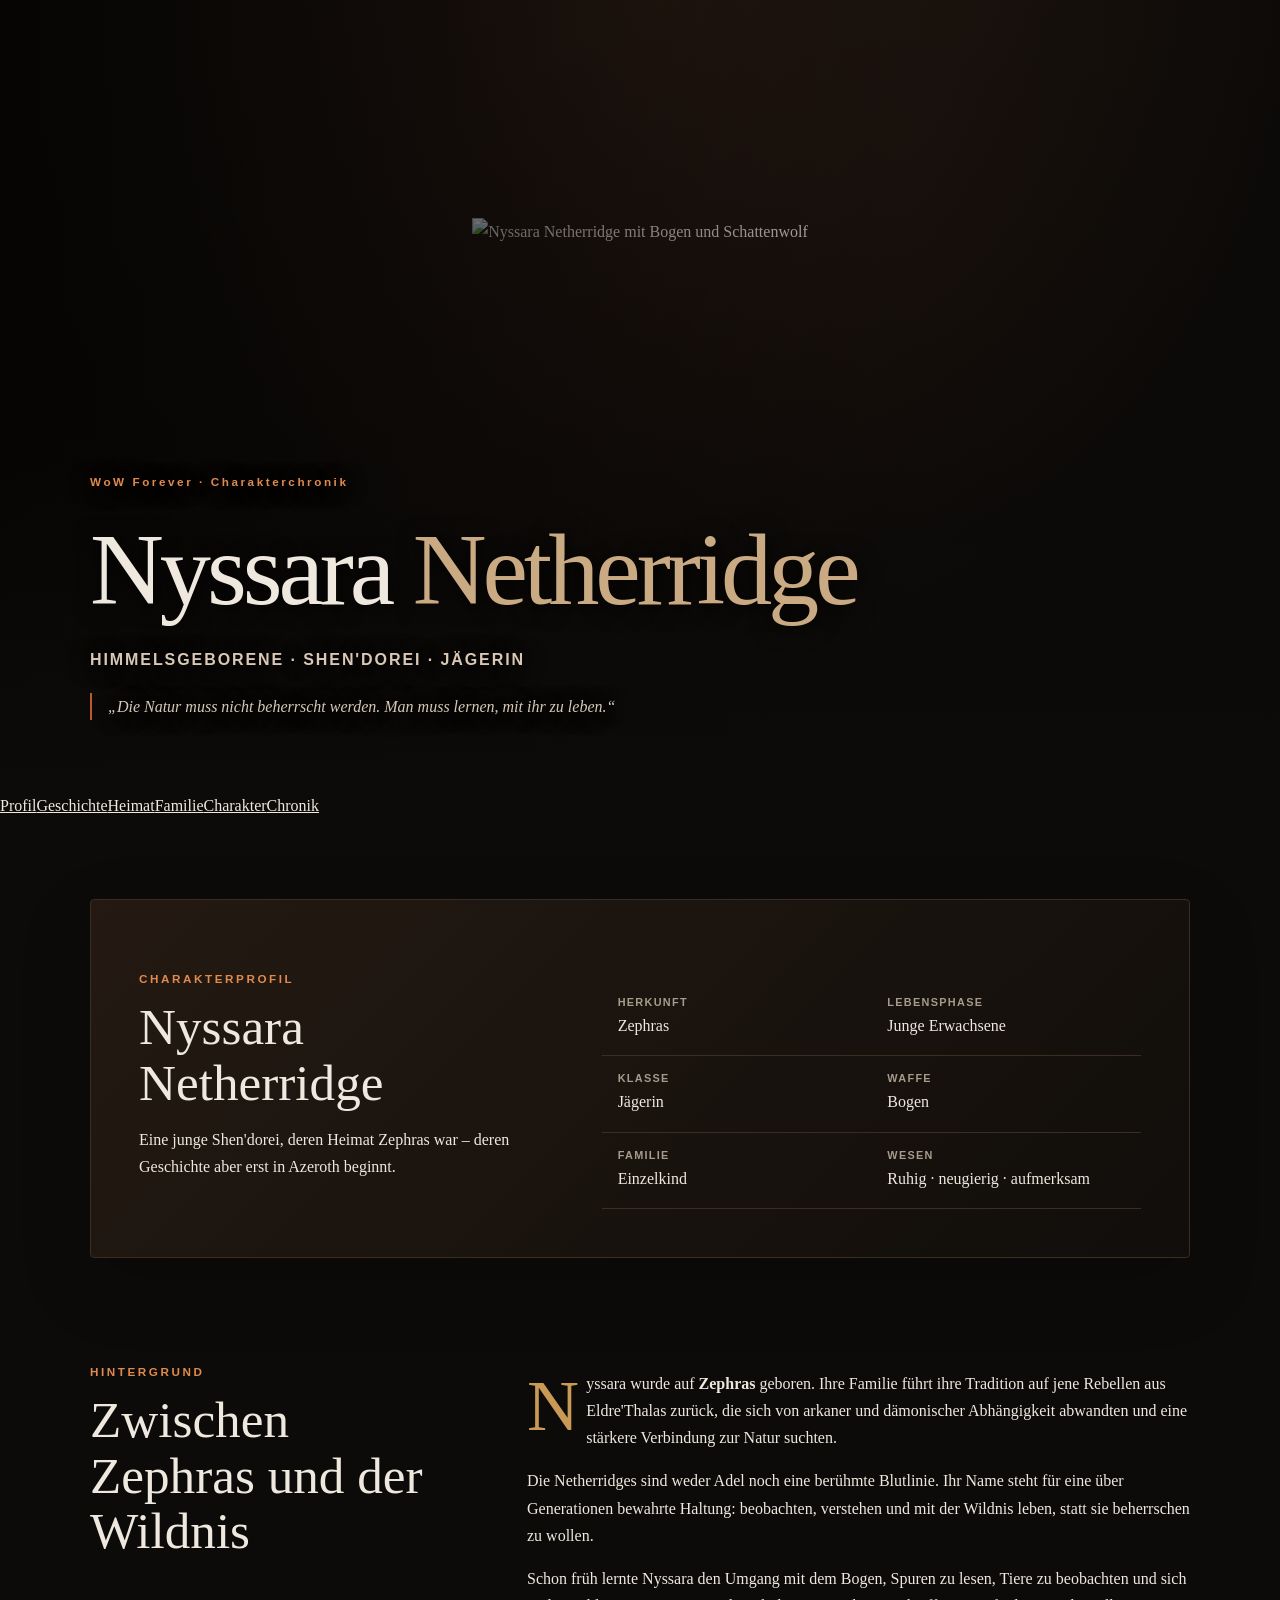
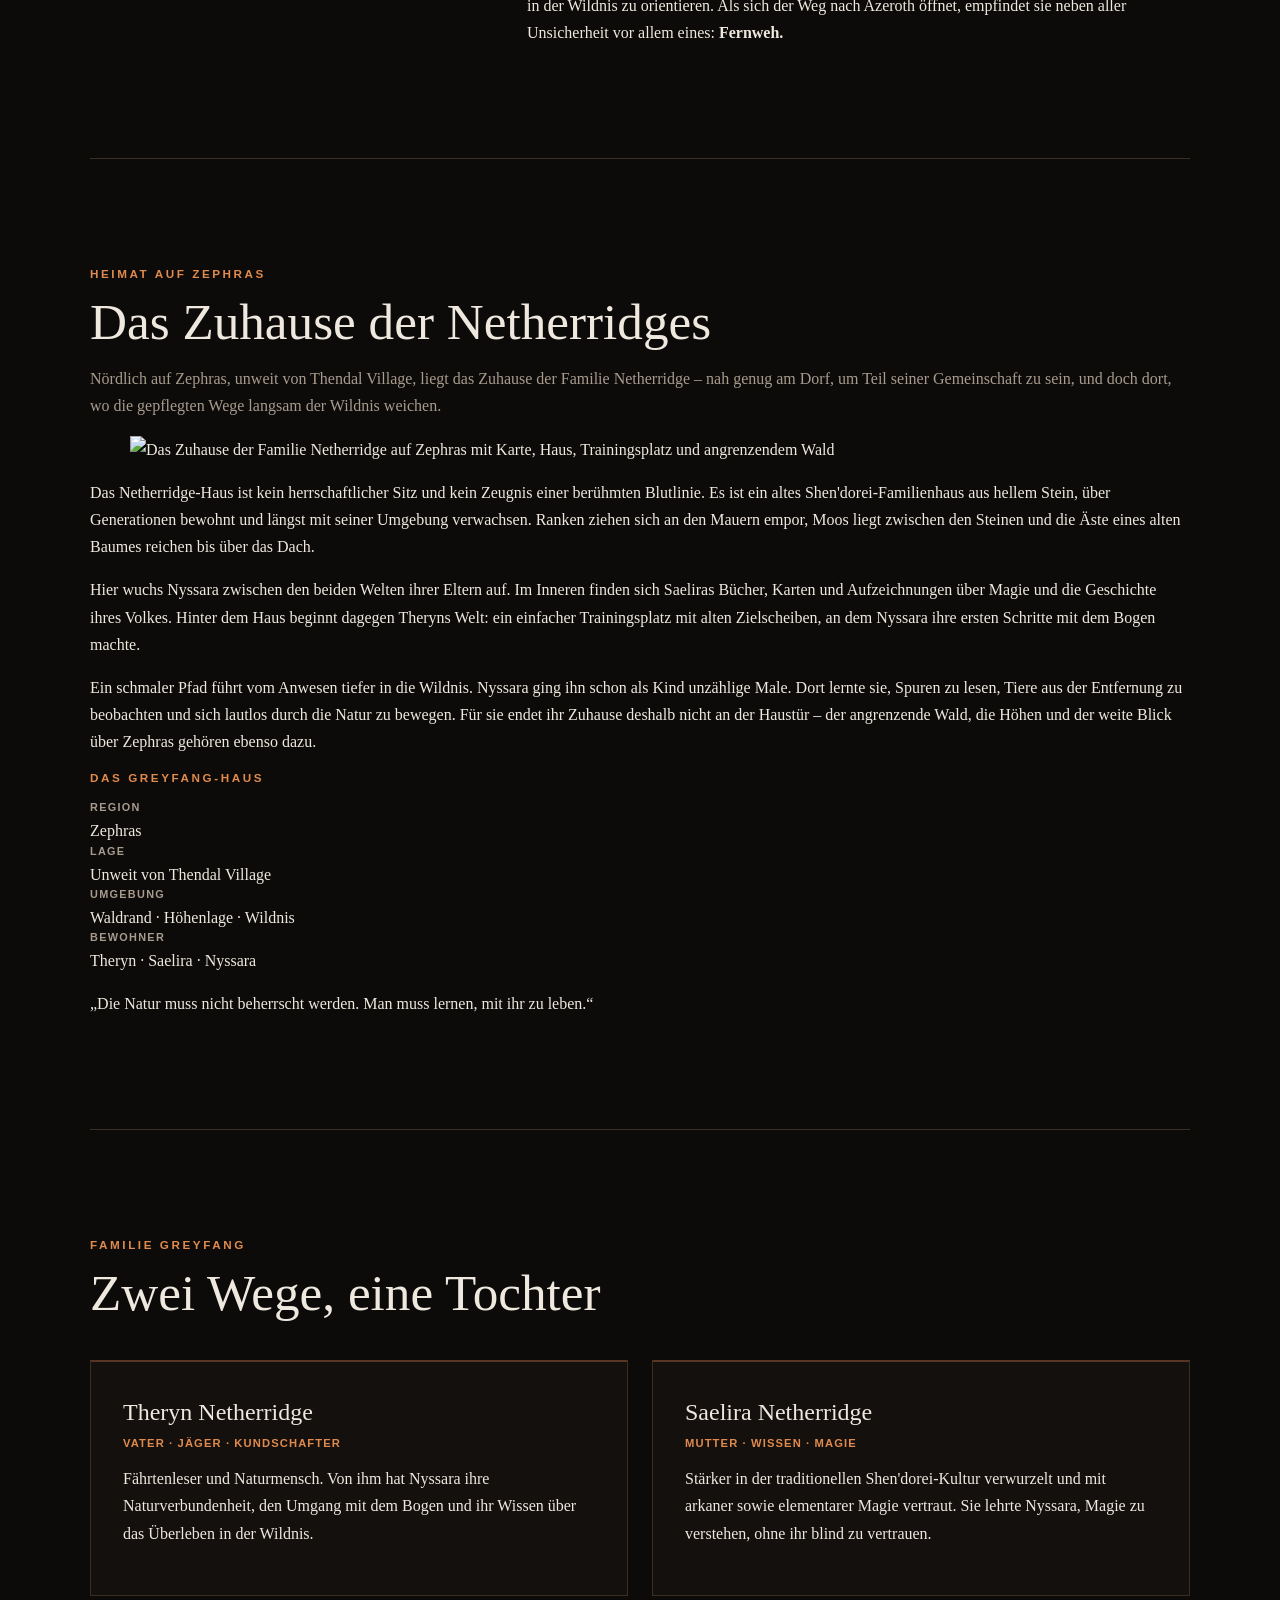
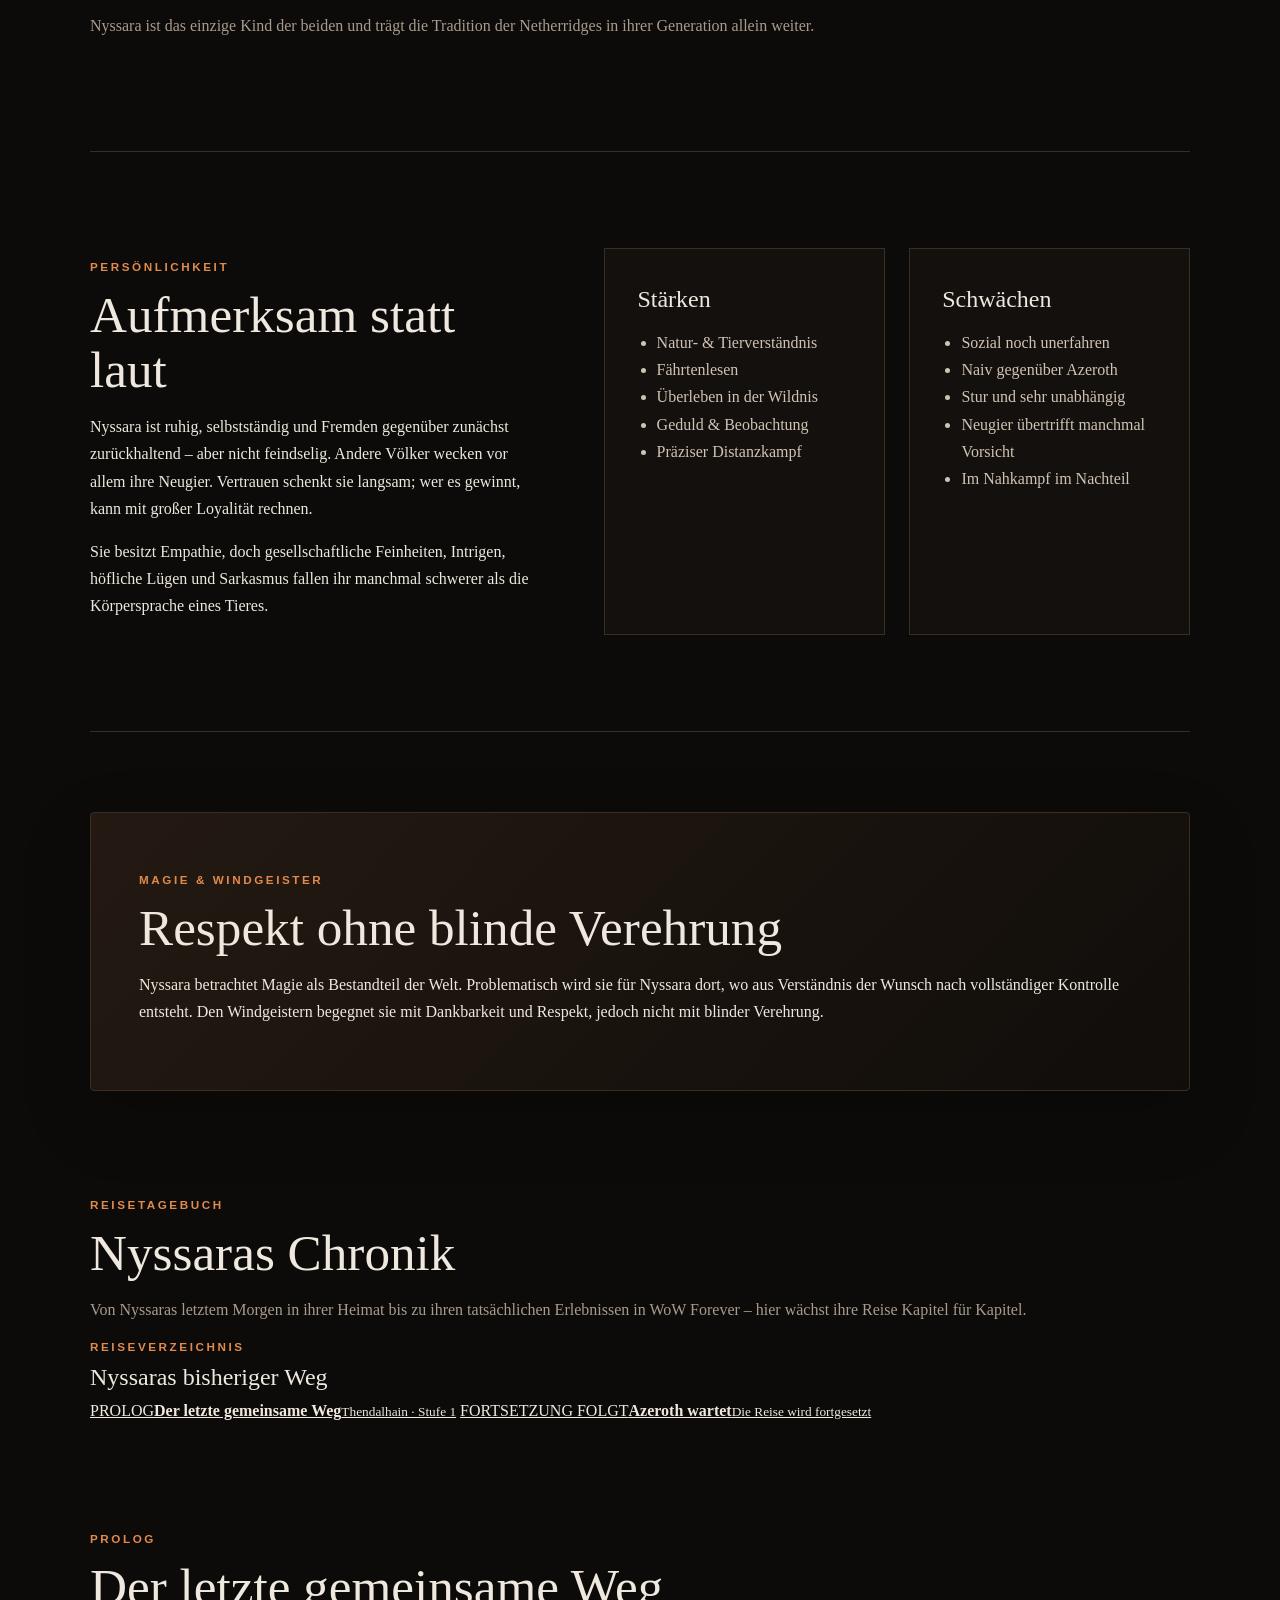
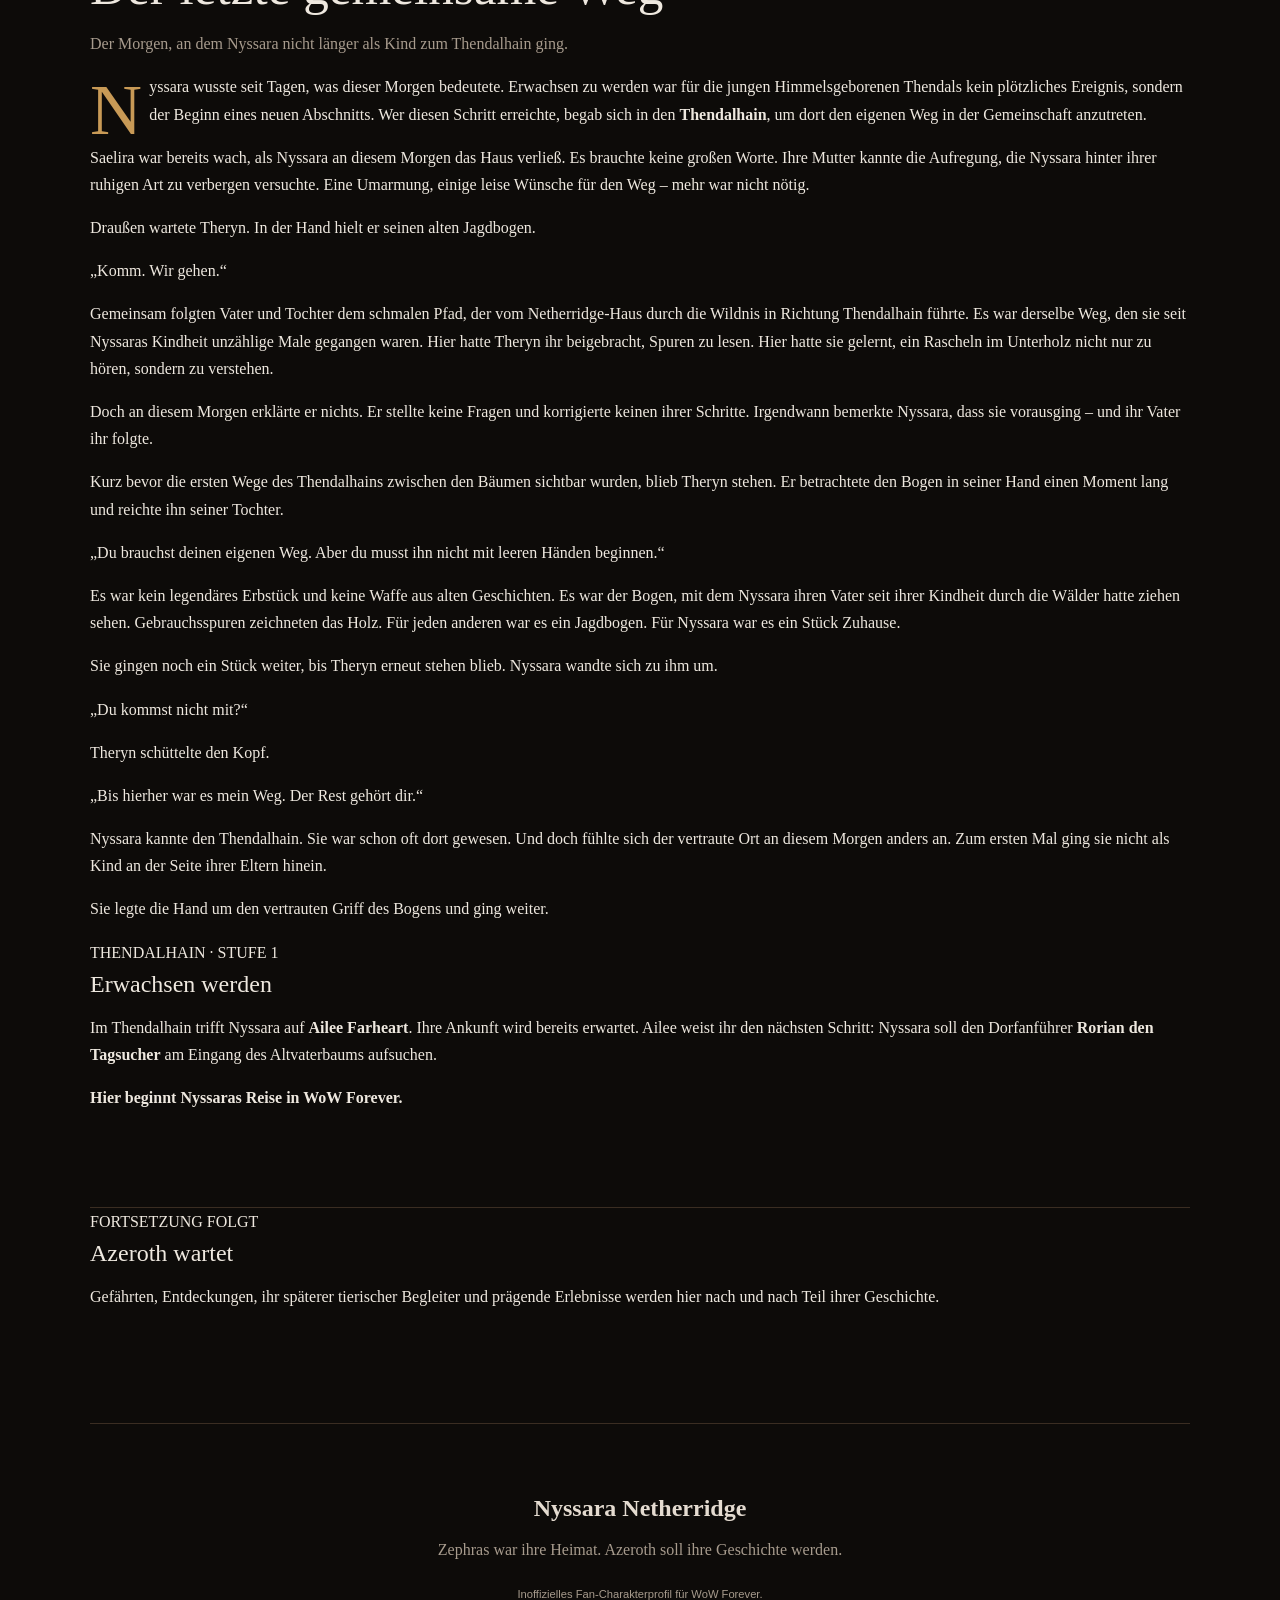
==== commit 6dff377a: "Restore original Nyssara character site as Nyssara Netherridge" ====
--- a/index.html
+++ b/index.html
@@ -2,22 +2,125 @@
 <html lang="de">
 <head>
 <meta charset="utf-8"><meta name="viewport" content="width=device-width,initial-scale=1">
-<meta name="description" content="Torren Ashbeard – Zwergenjäger, Charakterchronik, Reisetagebuch und fortlaufende Fantasygeschichte aus WoW Forever.">
-<title>Torren Ashbeard · Charakterchronik</title>
+<meta name="description" content="Charakterchronik von Nyssara Netherridge, Shen'dorei-Jägerin in WoW Forever.">
+<title>Nyssara Netherridge · Charakterchronik</title>
 <link rel="stylesheet" href="style.css">
 </head>
 <body>
-<header class="hero torren-hero"><div class="hero-backdrop" aria-hidden="true"></div><div class="veil"></div><div class="hero-copy"><p class="eyebrow">WoW Forever · Charakterchronik</p><h1>Torren <span>Ashbeard</span></h1><p class="lead">Zwerg · Jäger · angehender Söldner</p><blockquote>„Gegen einen Drachen bist du kein Jäger. Du bist Beute.“</blockquote></div></header>
-<nav class="main-nav"><a href="#profil">Charakter</a><a href="#fortschritt">Fortschritt</a><a href="#vergangenheit">Vergangenheit</a><a href="#familie">Familie</a><a href="#reisetagebuch">Reisetagebuch</a><a class="nav-novel" href="roman.html">Roman</a></nav>
+<header class="hero">
+  <div class="hero-backdrop" aria-hidden="true"></div>
+  <img src="assets/nyssara-greymane.png" alt="Nyssara Netherridge mit Bogen und Schattenwolf">
+  <div class="veil"></div>
+  <div class="hero-copy">
+    <p class="eyebrow">WoW Forever · Charakterchronik</p>
+    <h1>Nyssara <span>Netherridge</span></h1>
+    <p class="lead">Himmelsgeborene · Shen'dorei · Jägerin</p>
+    <blockquote>„Die Natur muss nicht beherrscht werden. Man muss lernen, mit ihr zu leben.“</blockquote>
+  </div>
+</header>
+
+<nav><a href="#profil">Profil</a><a href="#geschichte">Geschichte</a><a href="#heimat">Heimat</a><a href="#familie">Familie</a><a href="#charakter">Charakter</a><a href="#chronik">Chronik</a></nav>
+
 <main>
-<section id="profil" class="panel profile"><div class="portrait-wrap"><img class="character-portrait" src="assets/530d7914-68c5-4cd1-8e75-bf13c16db1a5.png" alt="Torren Ashbeard – eine mögliche Zukunft mit seinem späteren Bärengefährten"></div><div><p class="kicker">CHARAKTERPROFIL</p><h2>Torren Ashbeard</h2><p>Ein junger Zwergenjäger mit einer Spur nach Süden, einem Gewehr auf der Schulter – und einer Rechnung, die seit seiner Kindheit offensteht.</p><dl><div><dt>Volk</dt><dd>Zwerg</dd></div><div><dt>Lebensphase</dt><dd>Junger Erwachsener</dd></div><div><dt>Klasse</dt><dd>Jäger</dd></div><div><dt>Startwaffe</dt><dd>Gewehr</dd></div><div><dt>Berufung</dt><dd>Angehender Söldner · Fährtenleser</dd></div><div><dt>Ziel</dt><dd>Die Wahrheit über jene Nacht</dd></div></dl></div></section>
-<section id="fortschritt" class="progress-section"><div class="section-heading"><p class="kicker">CHARAKTERENTWICKLUNG</p><h2>Der Weg zum Drachentöter</h2><p class="intro">Torren kennt die Richtung seiner Spur. Doch Dorrik hat ihm klargemacht, dass Wissen allein nichts wert ist, wenn man am Ziel nicht überlebt. Also beginnt Torren dort, wo ein unerfahrener Jäger beginnen muss: mit Arbeit.</p></div><div class="status-grid"><article class="status-card primary-status"><span class="status-label">AKTUELL</span><strong>Stufe 1</strong><small>Coldridgetal · Anvilmar</small></article><article class="status-card"><span class="status-label">WAFFE</span><strong>Gewehr</strong><small>Startwaffe · der Bogen soll folgen</small></article><article class="status-card"><span class="status-label">WEGGEFÄHRTE</span><strong>—</strong><small>Noch reist Torren allein</small></article><article class="status-card"><span class="status-label">FERNES ZIEL</span><strong>Düstermarschen</strong><small>Eine Spur des Schwarzen Drachenschwarms</small></article></div><div class="growth-grid"><article class="growth-card"><p class="kicker">FÄHIGKEITEN</p><h3>Was er mitbringt</h3><ul class="skill-list"><li><span>Schusswaffen</span><small>Aktuelle Waffe</small></li><li><span>Fährtenlesen</span><small>Geübt</small></li><li><span>Jagd & Wildnis</span><small>Erfahren</small></li><li><span>Bogenführung</span><small>Aus der Jugend · wird aufgefrischt</small></li></ul></article><article class="growth-card"><p class="kicker">WAS NOCH FEHLT</p><h3>Bevor er in die Sümpfe kann</h3><ul class="skill-list"><li><span>Erfahrung</span><small>Verdienen</small></li><li><span>Ausrüstung</span><small>Verbessern</small></li><li><span>Verbündete</span><small>Finden</small></li><li><span>Vertrauen</span><small>Lernen</small></li></ul></article></div></section>
-<section id="vergangenheit" class="split"><div><p class="kicker">VERGANGENHEIT</p><h2>Die Nacht des Feuers</h2></div><div class="prose"><p>Torren wuchs als Sohn des Jägers <strong>Brom Ashbeard</strong> und der Kräuterkundigen <strong>Eira Ashbeard</strong> in einer kleinen zwergischen Siedlung auf. Seine Kindheit endete in einer einzigen Nacht.</p><p>Ein schwarzer Drache fiel über die Gegend her. Torren sah Feuer, hörte die Schreie seines Vaters und wurde von seiner Mutter zum alten Stollen geschickt. Am Morgen waren Brom und Eira verschwunden. Ob beide dort starben, weiß Torren bis heute nicht.</p><p>Zurück blieb eine schwarze Drachenschuppe – und Jahre später der erste brauchbare Hinweis: Geschichten über schwarze Drachen im Süden, in den <strong>Düstermarschen</strong>.</p><p>Torren wollte der Spur sofort folgen. Dorrik Stonehand machte ihm jedoch klar, dass dies kein Aufbruch zur Rache, sondern ein Marsch in den sicheren Tod wäre. Torren braucht Erfahrung, Gold, Ausrüstung und irgendwann Gefährten. Seine erste Station wird deshalb nicht der Süden, sondern <strong>Anvilmar im Coldridgetal</strong>. Dort will er Arbeit annehmen und sich als Jäger und Söldner beweisen.</p></div></section>
-<section id="familie"><p class="kicker">DIE ASHBEARDS</p><h2>Was vom Zuhause blieb</h2><div class="cards"><article><h3>Brom Ashbeard</h3><p class="tag">Vater · Jäger · Fährtenleser</p><p>Ein ruhiger, erfahrener Jäger. Von ihm lernte Torren Spuren, Wildnis und schon als Junge die Grundlagen des Bogenschießens. In der Nacht des Angriffs blieb Brom zurück, während Eira ihren Sohn in Sicherheit brachte.</p></article><article><h3>Eira Ashbeard</h3><p class="tag">Mutter · Kräuterkundige</p><p>Pragmatisch, warmherzig und mit den Pflanzen der Berge vertraut. Sie brachte Torren bis zum alten Stollen und zwang ihn im entscheidenden Moment weiterzulaufen.</p></article><article><h3>Dorrik Stonehand</h3><p class="tag">Ziehvater · Freund der Familie</p><p>Dorrik fand Torren am Morgen nach dem Angriff und zog ihn auf. Jahre später ist er derjenige, der Torrens Rache nicht verhindert – sondern ihm beibringt, dass Hass allein keinen Drachen tötet.</p></article><article class="mystery-card"><h3>Der schwarze Drache</h3><p class="tag">UNBEKANNT</p><p>Name, Motiv und genaue Verbindung zum Angriff sind unbekannt. Die Spur führt nach Süden. Mehr weiß Torren noch nicht.</p></article></div></section>
-<section id="charakter" class="traits"><div><p class="kicker">PERSÖNLICHKEIT</p><h2>Stur genug, um loszugehen</h2><p>Torren ist direkt, eigensinnig und weit weniger abgeklärt, als er gerne wirkt. Aufträge betrachtet er zunächst pragmatisch: Sie bringen Erfahrung, Geld und vielleicht Kontakte.</p><p>Sein größtes Problem ist nicht mangelnder Mut. Es ist die Erkenntnis, dass Mut gegen manche Gegner wertlos ist, wenn niemand neben einem steht.</p></div><div class="columns"><div><h3>Stärken</h3><ul><li>Guter Fährtenleser</li><li>Erfahrung in Jagd und Wildnis</li><li>Zäh und ausdauernd</li><li>Pragmatisch</li><li>Loyal, sobald Vertrauen entsteht</li></ul></div><div><h3>Schwächen</h3><ul><li>Stur und reizbar</li><li>Von Rache getrieben</li><li>Überschätzt seine Unabhängigkeit</li><li>Misstraut Fremden zunächst</li><li>Kann schwer um Hilfe bitten</li></ul></div></div></section>
-<section class="panel oath-panel"><p class="kicker">DORRIKS LEKTION</p><h2>Stärker reicht nicht.</h2><blockquote>„Du willst einen Drachen töten? Dann hör auf, dich darauf vorzubereiten, ein besserer Jäger zu werden. Werde jemand, dem andere in den Tod folgen würden.“</blockquote></section>
-<section id="reisetagebuch" class="travel-log"><div class="section-heading"><p class="kicker">REISETAGEBUCH</p><h2>Der lange Weg nach Süden</h2><p class="intro">Hier halten wir nur fest, was Torren tatsächlich erlebt. Die Spielwelt gibt den Weg vor; seine persönliche Geschichte wächst darum herum.</p></div><div class="travel-entry"><aside class="travel-meta"><span>PROLOG</span><strong>Asche</strong><small>Vor Beginn der Reise</small></aside><div class="travel-notes"><h3>Eine Rechnung bleibt offen</h3><ul><li>Torren überlebt als Kind den Angriff eines schwarzen Drachen.</li><li>Brom und Eira Ashbeard verschwinden in jener Nacht.</li><li>Dorrik Stonehand nimmt Torren bei sich auf.</li><li>Jahre später führt eine schwarze Drachenschuppe die erste Spur Richtung Düstermarschen.</li><li>Dorrik überzeugt Torren, zunächst Erfahrung, Ausrüstung und Verbündete zu sammeln.</li><li>Torren macht sich mit seinem Gewehr auf den Weg nach Anvilmar, um im Coldridgetal erste bezahlte Arbeit zu finden.</li></ul><div class="travel-tags"><span>Brom</span><span>Eira</span><span>Dorrik</span><span>Anvilmar</span><span>Coldridgetal</span><span>Düstermarschen</span></div></div></div><div class="travel-divider"><span>◆</span></div><div class="travel-entry future-entry"><aside class="travel-meta"><span>SPIELBEGINN</span><strong>Anvilmar</strong><small>Stufe 1 · Coldridgetal</small></aside><div class="travel-notes"><h3>Die ersten Aufträge warten.</h3><p>Torren kommt nicht als Held nach Anvilmar. Er sucht Arbeit. Was dort tatsächlich geschieht, wird erst nach dem Spielen Teil seiner Chronik.</p></div></div></section>
-<section class="novel-teaser"><p class="kicker">DER ROMAN</p><h2>Torren Ashbeard – Asche & Jagd</h2><p>Das Reisetagebuch hält fest, <em>was</em> geschieht. Der Roman erzählt, <em>was es Torren kostet</em>. Der Prolog endet mit seinem Aufbruch; Kapitel I beginnt mit dem tatsächlichen Spielstart in Anvilmar.</p><a class="novel-button" href="roman.html">Roman lesen <span>→</span></a></section>
+<section id="profil" class="panel profile">
+  <div><p class="kicker">CHARAKTERPROFIL</p><h2>Nyssara Netherridge</h2><p>Eine junge Shen'dorei, deren Heimat Zephras war – deren Geschichte aber erst in Azeroth beginnt.</p></div>
+  <dl><div><dt>Herkunft</dt><dd>Zephras</dd></div><div><dt>Lebensphase</dt><dd>Junge Erwachsene</dd></div><div><dt>Klasse</dt><dd>Jägerin</dd></div><div><dt>Waffe</dt><dd>Bogen</dd></div><div><dt>Familie</dt><dd>Einzelkind</dd></div><div><dt>Wesen</dt><dd>Ruhig · neugierig · aufmerksam</dd></div></dl>
+</section>
+
+<section id="geschichte" class="split">
+  <div><p class="kicker">HINTERGRUND</p><h2>Zwischen Zephras und der Wildnis</h2></div>
+  <div class="prose"><p>Nyssara wurde auf <strong>Zephras</strong> geboren. Ihre Familie führt ihre Tradition auf jene Rebellen aus Eldre'Thalas zurück, die sich von arkaner und dämonischer Abhängigkeit abwandten und eine stärkere Verbindung zur Natur suchten.</p><p>Die Netherridges sind weder Adel noch eine berühmte Blutlinie. Ihr Name steht für eine über Generationen bewahrte Haltung: beobachten, verstehen und mit der Wildnis leben, statt sie beherrschen zu wollen.</p><p>Schon früh lernte Nyssara den Umgang mit dem Bogen, Spuren zu lesen, Tiere zu beobachten und sich in der Wildnis zu orientieren. Als sich der Weg nach Azeroth öffnet, empfindet sie neben aller Unsicherheit vor allem eines: <strong>Fernweh.</strong></p></div>
+</section>
+
+<section id="heimat" class="homeland">
+  <div class="homeland-heading">
+    <p class="kicker">HEIMAT AUF ZEPHRAS</p>
+    <h2>Das Zuhause der Netherridges</h2>
+    <p class="intro">Nördlich auf Zephras, unweit von Thendal Village, liegt das Zuhause der Familie Netherridge – nah genug am Dorf, um Teil seiner Gemeinschaft zu sein, und doch dort, wo die gepflegten Wege langsam der Wildnis weichen.</p>
+  </div>
+
+  <figure class="home-hero home-collage">
+    <img src="assets/greymane-heimat.png" alt="Das Zuhause der Familie Netherridge auf Zephras mit Karte, Haus, Trainingsplatz und angrenzendem Wald">
+  </figure>
+
+  <div class="home-grid">
+    <div class="home-story">
+      <p>Das Netherridge-Haus ist kein herrschaftlicher Sitz und kein Zeugnis einer berühmten Blutlinie. Es ist ein altes Shen'dorei-Familienhaus aus hellem Stein, über Generationen bewohnt und längst mit seiner Umgebung verwachsen. Ranken ziehen sich an den Mauern empor, Moos liegt zwischen den Steinen und die Äste eines alten Baumes reichen bis über das Dach.</p>
+      <p>Hier wuchs Nyssara zwischen den beiden Welten ihrer Eltern auf. Im Inneren finden sich Saeliras Bücher, Karten und Aufzeichnungen über Magie und die Geschichte ihres Volkes. Hinter dem Haus beginnt dagegen Theryns Welt: ein einfacher Trainingsplatz mit alten Zielscheiben, an dem Nyssara ihre ersten Schritte mit dem Bogen machte.</p>
+      <p>Ein schmaler Pfad führt vom Anwesen tiefer in die Wildnis. Nyssara ging ihn schon als Kind unzählige Male. Dort lernte sie, Spuren zu lesen, Tiere aus der Entfernung zu beobachten und sich lautlos durch die Natur zu bewegen. Für sie endet ihr Zuhause deshalb nicht an der Haustür – der angrenzende Wald, die Höhen und der weite Blick über Zephras gehören ebenso dazu.</p>
+    </div>
+    <aside class="home-details">
+      <p class="kicker">DAS GREYFANG-HAUS</p>
+      <dl>
+        <div><dt>Region</dt><dd>Zephras</dd></div>
+        <div><dt>Lage</dt><dd>Unweit von Thendal Village</dd></div>
+        <div><dt>Umgebung</dt><dd>Waldrand · Höhenlage · Wildnis</dd></div>
+        <div><dt>Bewohner</dt><dd>Theryn · Saelira · Nyssara</dd></div>
+      </dl>
+      <p class="home-quote">„Die Natur muss nicht beherrscht werden. Man muss lernen, mit ihr zu leben.“</p>
+    </aside>
+  </div>
+</section>
+
+<section id="familie">
+<p class="kicker">FAMILIE GREYFANG</p><h2>Zwei Wege, eine Tochter</h2>
+<div class="cards"><article><h3>Theryn Netherridge</h3><p class="tag">Vater · Jäger · Kundschafter</p><p>Fährtenleser und Naturmensch. Von ihm hat Nyssara ihre Naturverbundenheit, den Umgang mit dem Bogen und ihr Wissen über das Überleben in der Wildnis.</p></article><article><h3>Saelira Netherridge</h3><p class="tag">Mutter · Wissen · Magie</p><p>Stärker in der traditionellen Shen'dorei-Kultur verwurzelt und mit arkaner sowie elementarer Magie vertraut. Sie lehrte Nyssara, Magie zu verstehen, ohne ihr blind zu vertrauen.</p></article></div>
+<p class="note">Nyssara ist das einzige Kind der beiden und trägt die Tradition der Netherridges in ihrer Generation allein weiter.</p>
+</section>
+
+<section id="charakter" class="traits">
+<div><p class="kicker">PERSÖNLICHKEIT</p><h2>Aufmerksam statt laut</h2><p>Nyssara ist ruhig, selbstständig und Fremden gegenüber zunächst zurückhaltend – aber nicht feindselig. Andere Völker wecken vor allem ihre Neugier. Vertrauen schenkt sie langsam; wer es gewinnt, kann mit großer Loyalität rechnen.</p><p>Sie besitzt Empathie, doch gesellschaftliche Feinheiten, Intrigen, höfliche Lügen und Sarkasmus fallen ihr manchmal schwerer als die Körpersprache eines Tieres.</p></div>
+<div class="columns"><div><h3>Stärken</h3><ul><li>Natur- & Tierverständnis</li><li>Fährtenlesen</li><li>Überleben in der Wildnis</li><li>Geduld & Beobachtung</li><li>Präziser Distanzkampf</li></ul></div><div><h3>Schwächen</h3><ul><li>Sozial noch unerfahren</li><li>Naiv gegenüber Azeroth</li><li>Stur und sehr unabhängig</li><li>Neugier übertrifft manchmal Vorsicht</li><li>Im Nahkampf im Nachteil</li></ul></div></div>
+</section>
+
+<section class="panel"><p class="kicker">MAGIE & WINDGEISTER</p><h2>Respekt ohne blinde Verehrung</h2><p>Nyssara betrachtet Magie als Bestandteil der Welt. Problematisch wird sie für Nyssara dort, wo aus Verständnis der Wunsch nach vollständiger Kontrolle entsteht. Den Windgeistern begegnet sie mit Dankbarkeit und Respekt, jedoch nicht mit blinder Verehrung.</p></section>
+
+<section id="chronik">
+<p class="kicker">REISETAGEBUCH</p><h2>Nyssaras Chronik</h2><p class="intro">Von Nyssaras letztem Morgen in ihrer Heimat bis zu ihren tatsächlichen Erlebnissen in WoW Forever – hier wächst ihre Reise Kapitel für Kapitel.</p>
+<div class="travel-index" id="reiseverzeichnis">
+  <div class="travel-index-heading">
+    <p class="kicker">REISEVERZEICHNIS</p>
+    <h3>Nyssaras bisheriger Weg</h3>
+  </div>
+  <nav class="travel-index-links" aria-label="Inhaltsverzeichnis des Reisetagebuchs">
+    <a href="#prolog"><span class="index-label">PROLOG</span><strong>Der letzte gemeinsame Weg</strong><small>Thendalhain · Stufe 1</small></a>
+    <a href="#fortsetzung"><span class="index-label">FORTSETZUNG FOLGT</span><strong>Azeroth wartet</strong><small>Die Reise wird fortgesetzt</small></a>
+  </nav>
+</div>
+<section id="prolog" class="prologue-section">
+  <div class="prologue-heading">
+    <p class="kicker">PROLOG</p>
+    <h2>Der letzte gemeinsame Weg</h2>
+    <p class="intro">Der Morgen, an dem Nyssara nicht länger als Kind zum Thendalhain ging.</p>
+  </div>
+  <div class="prologue-story prose">
+    <p>Nyssara wusste seit Tagen, was dieser Morgen bedeutete. Erwachsen zu werden war für die jungen Himmelsgeborenen Thendals kein plötzliches Ereignis, sondern der Beginn eines neuen Abschnitts. Wer diesen Schritt erreichte, begab sich in den <strong>Thendalhain</strong>, um dort den eigenen Weg in der Gemeinschaft anzutreten.</p>
+    <p>Saelira war bereits wach, als Nyssara an diesem Morgen das Haus verließ. Es brauchte keine großen Worte. Ihre Mutter kannte die Aufregung, die Nyssara hinter ihrer ruhigen Art zu verbergen versuchte. Eine Umarmung, einige leise Wünsche für den Weg – mehr war nicht nötig.</p>
+    <p>Draußen wartete Theryn. In der Hand hielt er seinen alten Jagdbogen.</p>
+    <p>„Komm. Wir gehen.“</p>
+    <p>Gemeinsam folgten Vater und Tochter dem schmalen Pfad, der vom Netherridge-Haus durch die Wildnis in Richtung Thendalhain führte. Es war derselbe Weg, den sie seit Nyssaras Kindheit unzählige Male gegangen waren. Hier hatte Theryn ihr beigebracht, Spuren zu lesen. Hier hatte sie gelernt, ein Rascheln im Unterholz nicht nur zu hören, sondern zu verstehen.</p>
+    <p>Doch an diesem Morgen erklärte er nichts. Er stellte keine Fragen und korrigierte keinen ihrer Schritte. Irgendwann bemerkte Nyssara, dass sie vorausging – und ihr Vater ihr folgte.</p>
+    <p>Kurz bevor die ersten Wege des Thendalhains zwischen den Bäumen sichtbar wurden, blieb Theryn stehen. Er betrachtete den Bogen in seiner Hand einen Moment lang und reichte ihn seiner Tochter.</p>
+    <p class="story-quote">„Du brauchst deinen eigenen Weg. Aber du musst ihn nicht mit leeren Händen beginnen.“</p>
+    <p>Es war kein legendäres Erbstück und keine Waffe aus alten Geschichten. Es war der Bogen, mit dem Nyssara ihren Vater seit ihrer Kindheit durch die Wälder hatte ziehen sehen. Gebrauchsspuren zeichneten das Holz. Für jeden anderen war es ein Jagdbogen. Für Nyssara war es ein Stück Zuhause.</p>
+    <p>Sie gingen noch ein Stück weiter, bis Theryn erneut stehen blieb. Nyssara wandte sich zu ihm um.</p>
+    <p>„Du kommst nicht mit?“</p>
+    <p>Theryn schüttelte den Kopf.</p>
+    <p class="story-quote">„Bis hierher war es mein Weg. Der Rest gehört dir.“</p>
+    <p>Nyssara kannte den Thendalhain. Sie war schon oft dort gewesen. Und doch fühlte sich der vertraute Ort an diesem Morgen anders an. Zum ersten Mal ging sie nicht als Kind an der Seite ihrer Eltern hinein.</p>
+    <p>Sie legte die Hand um den vertrauten Griff des Bogens und ging weiter.</p>
+  </div>
+  <div class="quest-transition">
+    <span>THENDALHAIN · STUFE 1</span>
+    <h3>Erwachsen werden</h3>
+    <p>Im Thendalhain trifft Nyssara auf <strong>Ailee Farheart</strong>. Ihre Ankunft wird bereits erwartet. Ailee weist ihr den nächsten Schritt: Nyssara soll den Dorfanführer <strong>Rorian den Tagsucher</strong> am Eingang des Altvaterbaums aufsuchen.</p>
+    <strong class="begin">Hier beginnt Nyssaras Reise in WoW Forever.</strong>
+  </div>
+</section>
+<div class="timeline">
+  <article id="fortsetzung" class="future"><span>FORTSETZUNG FOLGT</span><h3>Azeroth wartet</h3><p>Gefährten, Entdeckungen, ihr späterer tierischer Begleiter und prägende Erlebnisse werden hier nach und nach Teil ihrer Geschichte.</p></article>
+</div>
+</section>
 </main>
-<footer><strong>Torren Ashbeard</strong><span>Er kennt die Richtung. Jetzt muss er nur lange genug überleben, um dort anzukommen.</span><small>Inoffizielles Fan-Charakterprofil für WoW Forever.</small></footer>
-</body></html>+<footer><strong>Nyssara Netherridge</strong><span>Zephras war ihre Heimat. Azeroth soll ihre Geschichte werden.</span><small>Inoffizielles Fan-Charakterprofil für WoW Forever.</small></footer>
+</body></html>
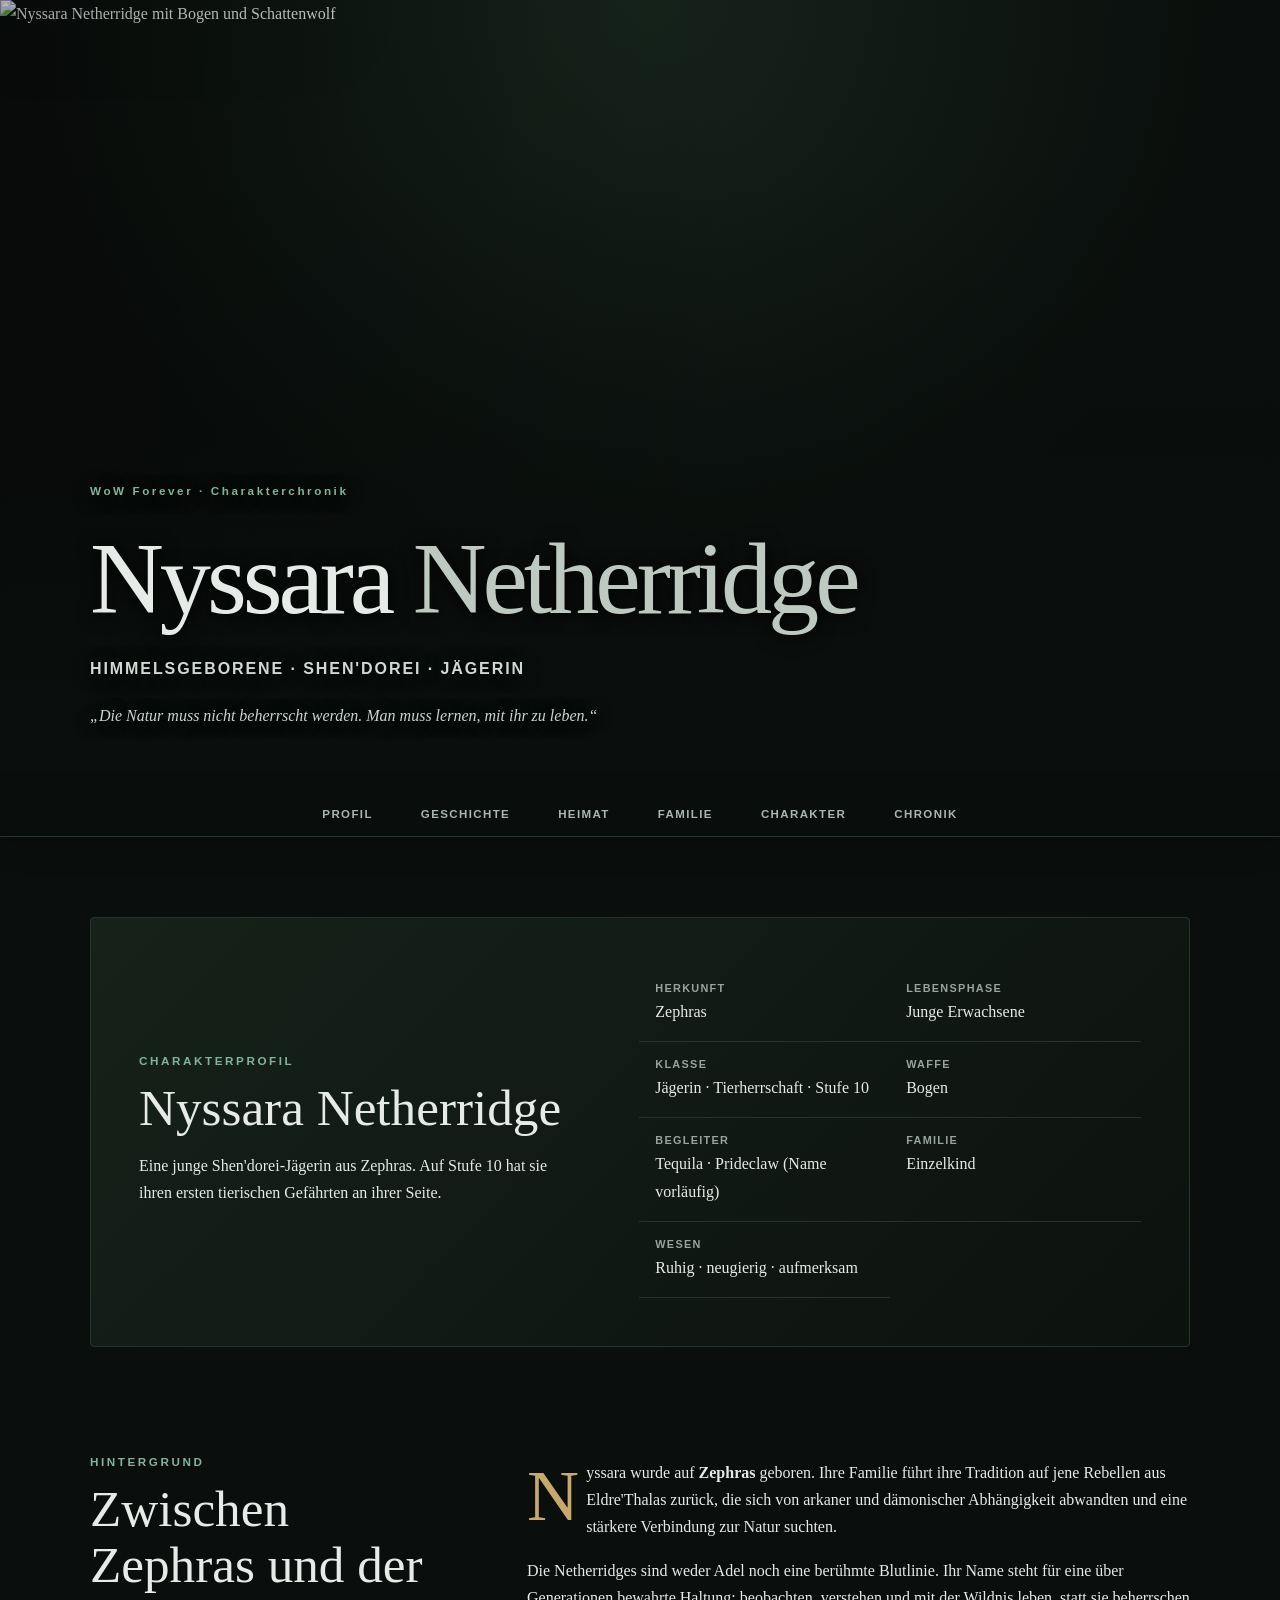
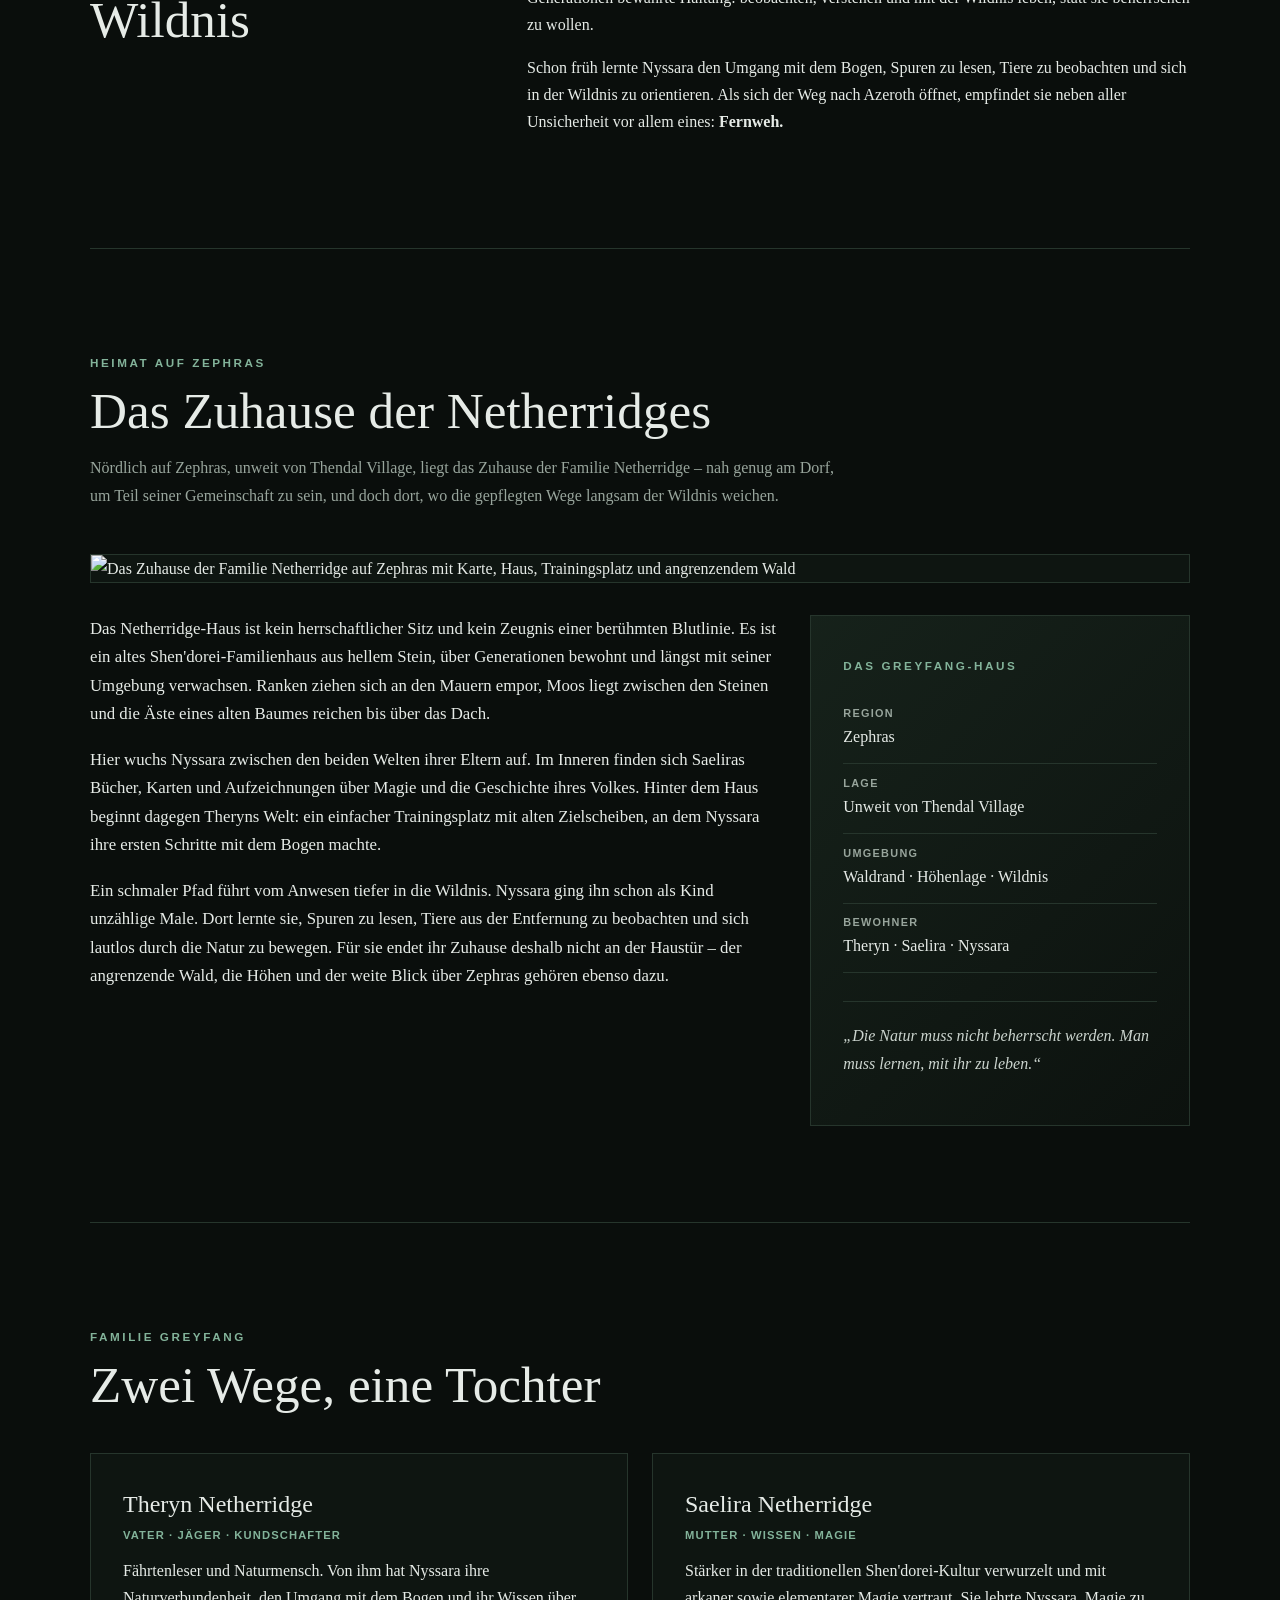
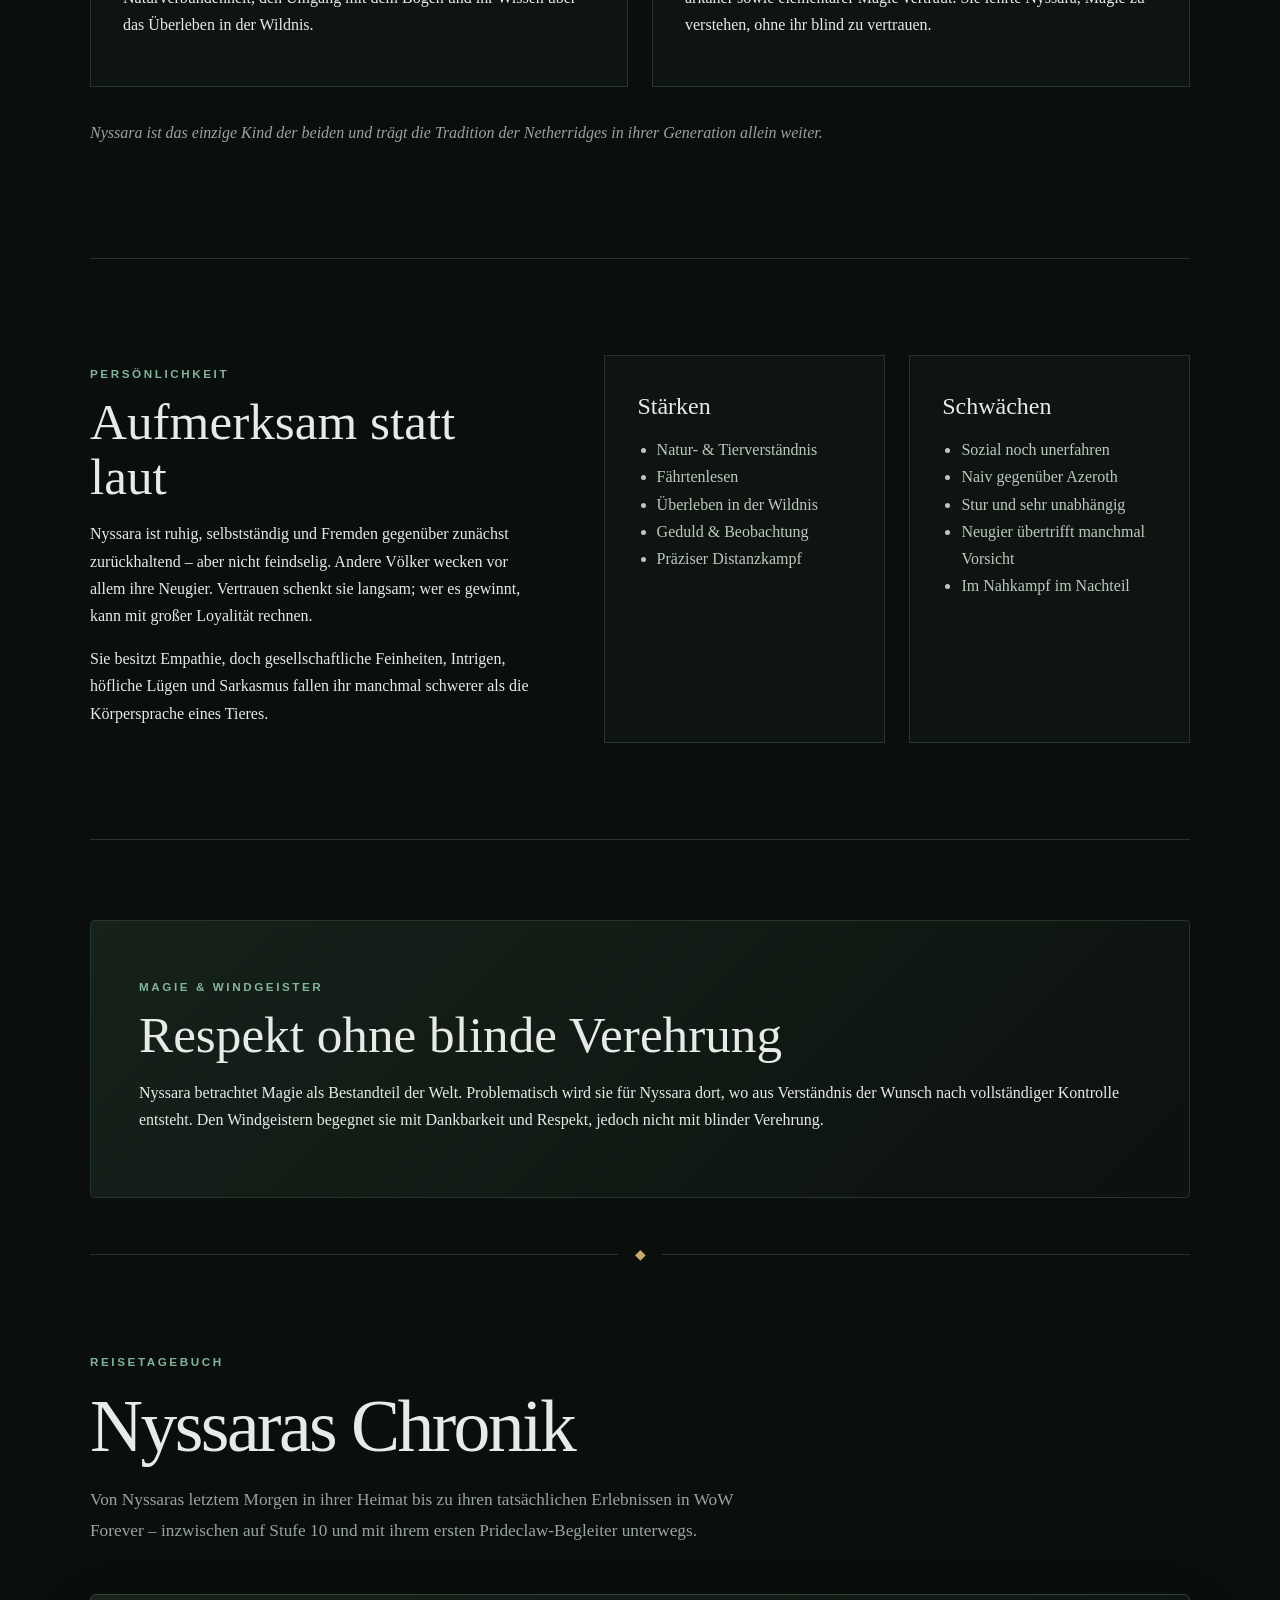
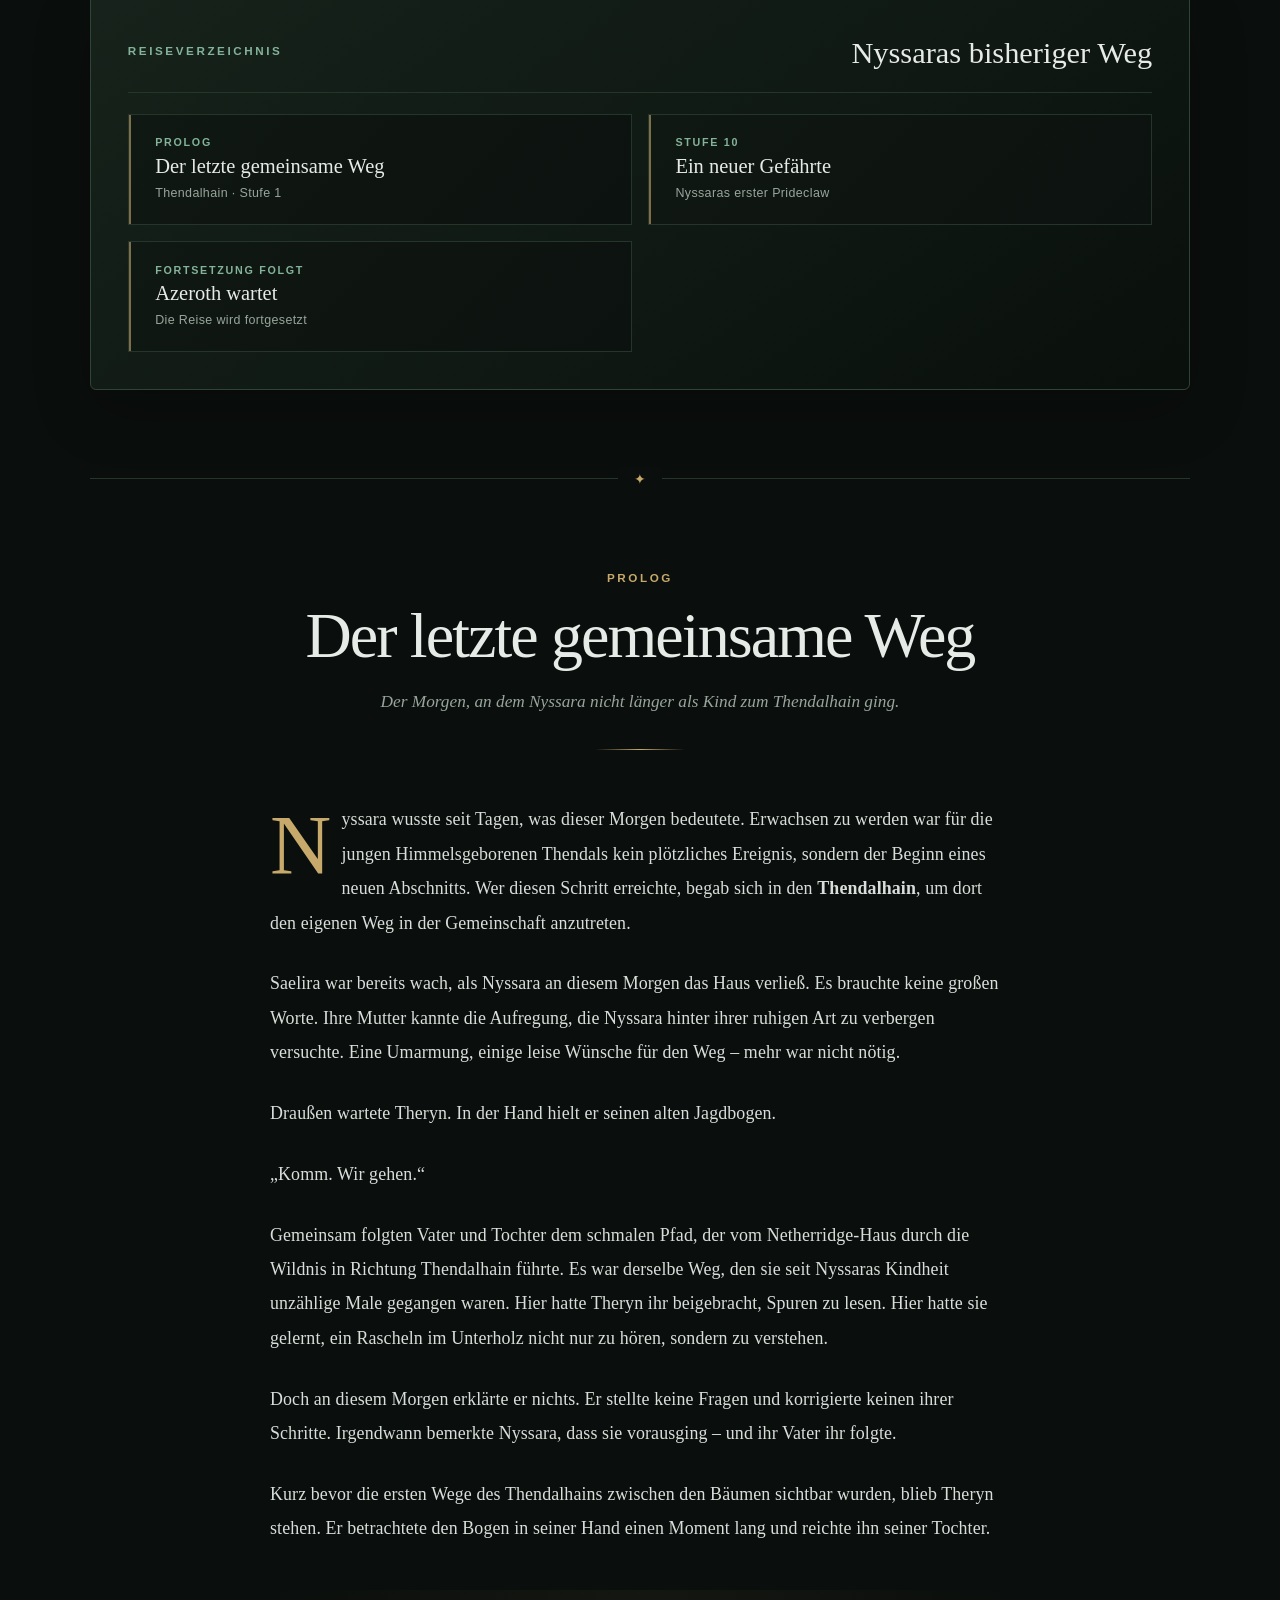
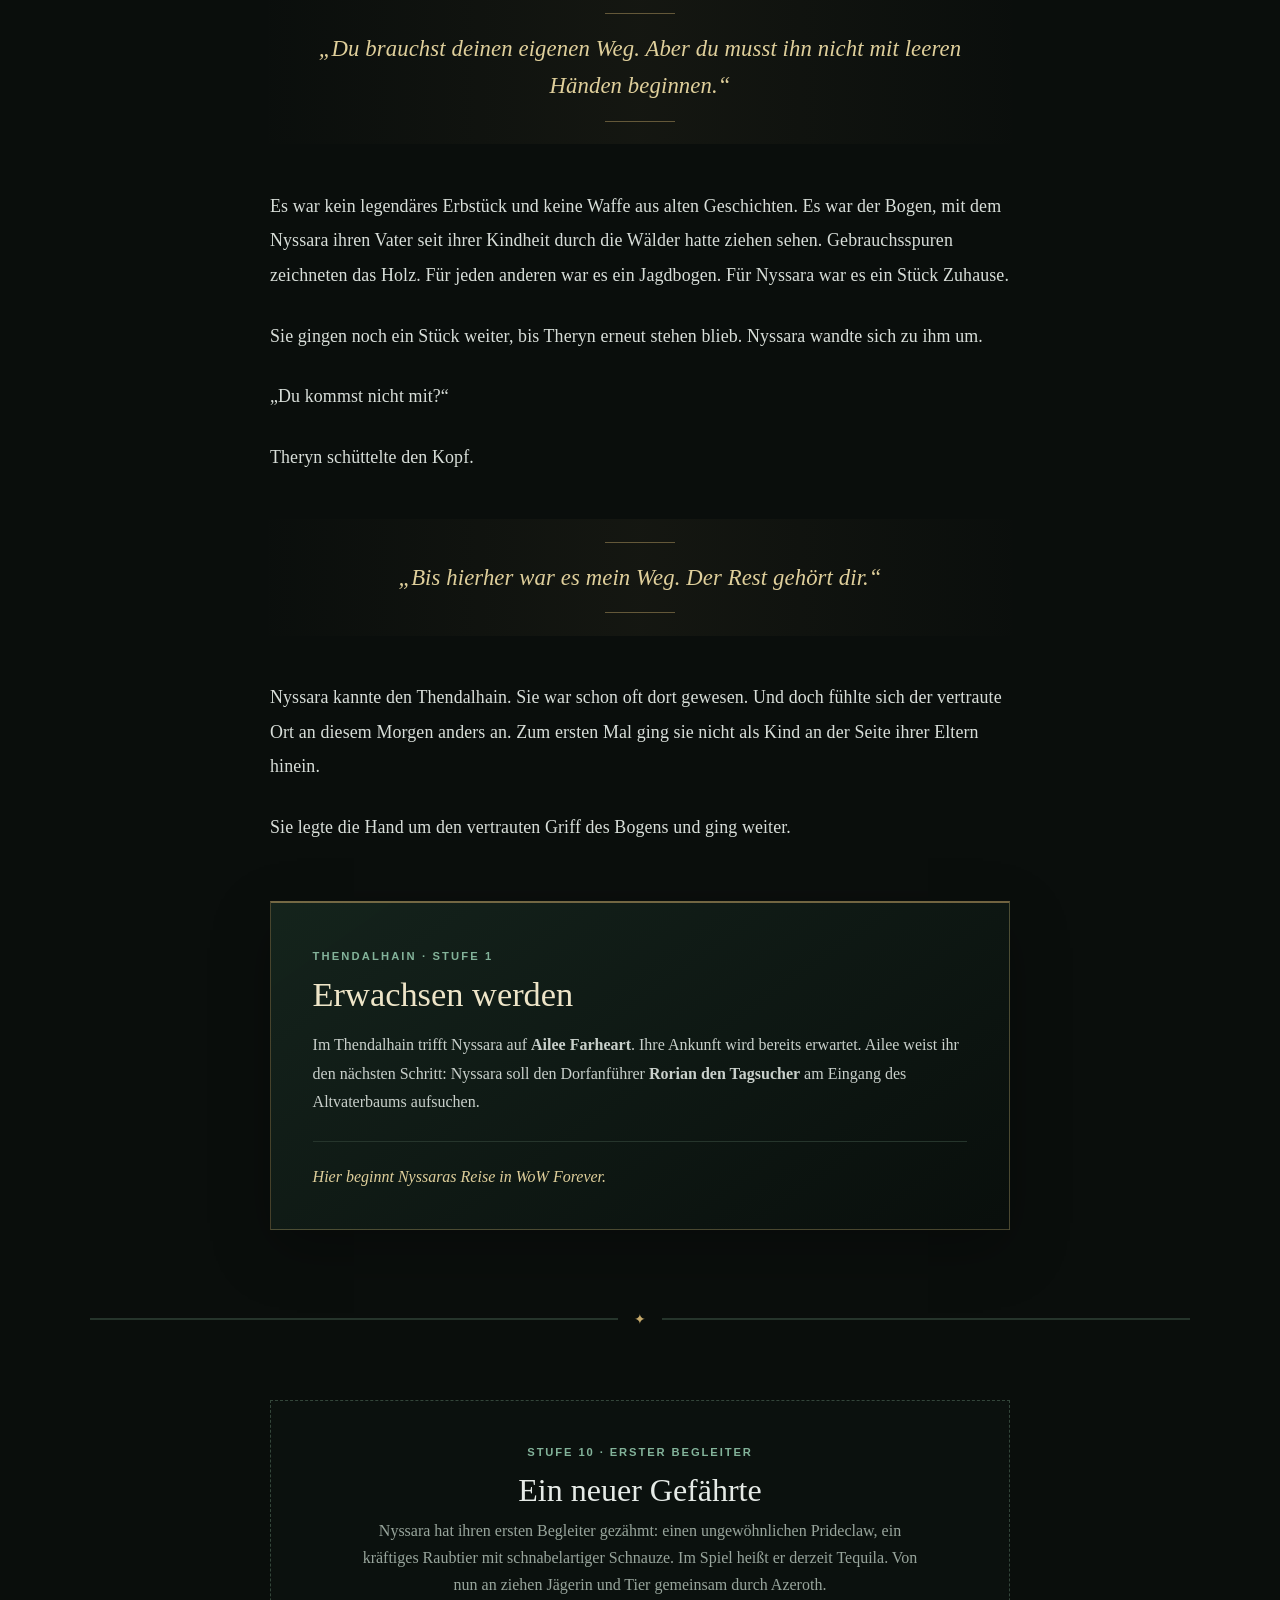
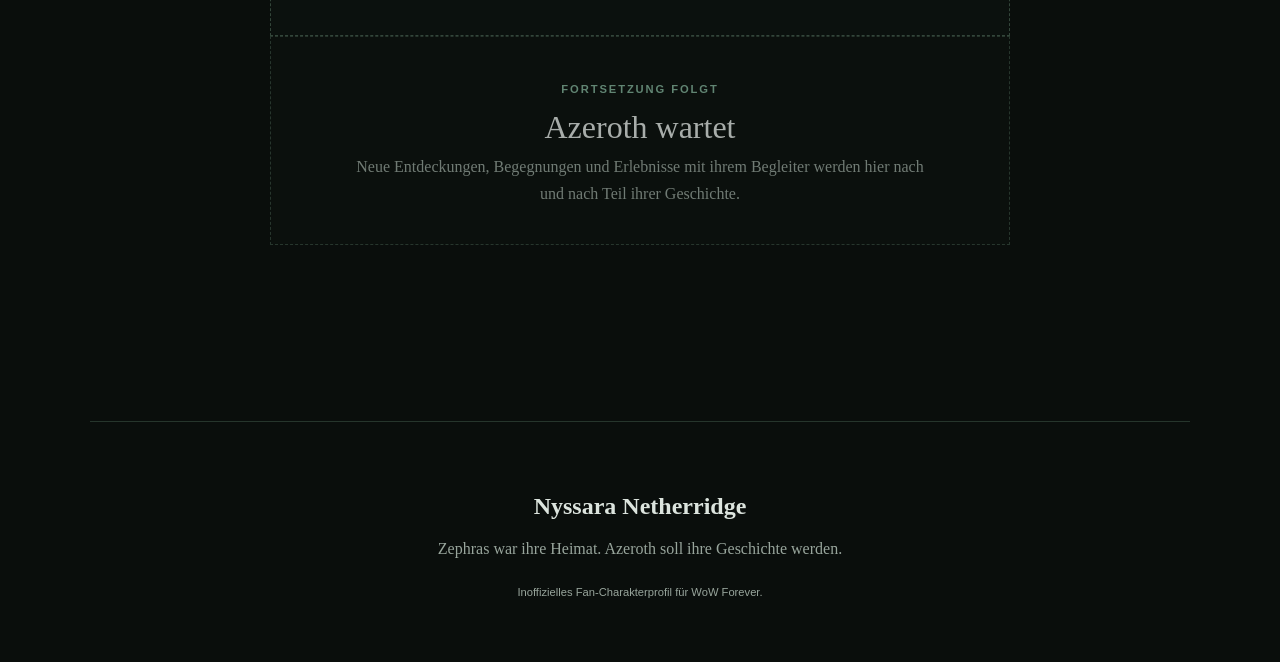
==== commit 6357d4ed: "Update Nyssara to level 10 with first Prideclaw companion" ====
--- a/index.html
+++ b/index.html
@@ -23,8 +23,8 @@
 
 <main>
 <section id="profil" class="panel profile">
-  <div><p class="kicker">CHARAKTERPROFIL</p><h2>Nyssara Netherridge</h2><p>Eine junge Shen'dorei, deren Heimat Zephras war – deren Geschichte aber erst in Azeroth beginnt.</p></div>
-  <dl><div><dt>Herkunft</dt><dd>Zephras</dd></div><div><dt>Lebensphase</dt><dd>Junge Erwachsene</dd></div><div><dt>Klasse</dt><dd>Jägerin</dd></div><div><dt>Waffe</dt><dd>Bogen</dd></div><div><dt>Familie</dt><dd>Einzelkind</dd></div><div><dt>Wesen</dt><dd>Ruhig · neugierig · aufmerksam</dd></div></dl>
+  <div><p class="kicker">CHARAKTERPROFIL</p><h2>Nyssara Netherridge</h2><p>Eine junge Shen'dorei-Jägerin aus Zephras. Auf Stufe 10 hat sie ihren ersten tierischen Gefährten an ihrer Seite.</p></div>
+  <dl><div><dt>Herkunft</dt><dd>Zephras</dd></div><div><dt>Lebensphase</dt><dd>Junge Erwachsene</dd></div><div><dt>Klasse</dt><dd>Jägerin · Tierherrschaft · Stufe 10</dd></div><div><dt>Waffe</dt><dd>Bogen</dd></div><div><dt>Begleiter</dt><dd>Tequila · Prideclaw (Name vorläufig)</dd></div><div><dt>Familie</dt><dd>Einzelkind</dd></div><div><dt>Wesen</dt><dd>Ruhig · neugierig · aufmerksam</dd></div></dl>
 </section>
 
 <section id="geschichte" class="split">
@@ -76,7 +76,7 @@
 <section class="panel"><p class="kicker">MAGIE & WINDGEISTER</p><h2>Respekt ohne blinde Verehrung</h2><p>Nyssara betrachtet Magie als Bestandteil der Welt. Problematisch wird sie für Nyssara dort, wo aus Verständnis der Wunsch nach vollständiger Kontrolle entsteht. Den Windgeistern begegnet sie mit Dankbarkeit und Respekt, jedoch nicht mit blinder Verehrung.</p></section>
 
 <section id="chronik">
-<p class="kicker">REISETAGEBUCH</p><h2>Nyssaras Chronik</h2><p class="intro">Von Nyssaras letztem Morgen in ihrer Heimat bis zu ihren tatsächlichen Erlebnissen in WoW Forever – hier wächst ihre Reise Kapitel für Kapitel.</p>
+<p class="kicker">REISETAGEBUCH</p><h2>Nyssaras Chronik</h2><p class="intro">Von Nyssaras letztem Morgen in ihrer Heimat bis zu ihren tatsächlichen Erlebnissen in WoW Forever – inzwischen auf Stufe 10 und mit ihrem ersten Prideclaw-Begleiter unterwegs.</p>
 <div class="travel-index" id="reiseverzeichnis">
   <div class="travel-index-heading">
     <p class="kicker">REISEVERZEICHNIS</p>
@@ -84,7 +84,7 @@
   </div>
   <nav class="travel-index-links" aria-label="Inhaltsverzeichnis des Reisetagebuchs">
     <a href="#prolog"><span class="index-label">PROLOG</span><strong>Der letzte gemeinsame Weg</strong><small>Thendalhain · Stufe 1</small></a>
-    <a href="#fortsetzung"><span class="index-label">FORTSETZUNG FOLGT</span><strong>Azeroth wartet</strong><small>Die Reise wird fortgesetzt</small></a>
+    <a href="#begleiter"><span class="index-label">STUFE 10</span><strong>Ein neuer Gefährte</strong><small>Nyssaras erster Prideclaw</small></a><a href="#fortsetzung"><span class="index-label">FORTSETZUNG FOLGT</span><strong>Azeroth wartet</strong><small>Die Reise wird fortgesetzt</small></a>
   </nav>
 </div>
 <section id="prolog" class="prologue-section">
@@ -117,8 +117,8 @@
     <strong class="begin">Hier beginnt Nyssaras Reise in WoW Forever.</strong>
   </div>
 </section>
-<div class="timeline">
-  <article id="fortsetzung" class="future"><span>FORTSETZUNG FOLGT</span><h3>Azeroth wartet</h3><p>Gefährten, Entdeckungen, ihr späterer tierischer Begleiter und prägende Erlebnisse werden hier nach und nach Teil ihrer Geschichte.</p></article>
+<div class="timeline"><article id="begleiter"><span>STUFE 10 · ERSTER BEGLEITER</span><h3>Ein neuer Gefährte</h3><p>Nyssara hat ihren ersten Begleiter gezähmt: einen ungewöhnlichen Prideclaw, ein kräftiges Raubtier mit schnabelartiger Schnauze. Im Spiel heißt er derzeit Tequila. Von nun an ziehen Jägerin und Tier gemeinsam durch Azeroth.</p></article>
+  <article id="fortsetzung" class="future"><span>FORTSETZUNG FOLGT</span><h3>Azeroth wartet</h3><p>Neue Entdeckungen, Begegnungen und Erlebnisse mit ihrem Begleiter werden hier nach und nach Teil ihrer Geschichte.</p></article>
 </div>
 </section>
 </main>
--- a/style.css
+++ b/style.css
@@ -1 +1,8 @@
-:root{--bg:#0d0b09;--panel:#17130f;--panel2:#110e0b;--text:#eee8df;--muted:#a79b8d;--ember:#b85b32;--ember2:#e08a4d;--line:#3a2d22;--gold:#c89a56;--gold2:#e0bf82;--reader:#ded6ca}*{box-sizing:border-box}html{scroll-behavior:smooth;scroll-padding-top:4.8rem}body{margin:0;background:radial-gradient(circle at 50% 0,#2b1b12 0,#0d0b09 42rem);color:var(--text);font:16px/1.7 Georgia,serif}a{color:inherit}h1,h2,h3{font-weight:400;line-height:1.08;margin:.25em 0}.eyebrow,.kicker{font:700 .73rem/1.2 Arial,sans-serif;letter-spacing:.22em;color:var(--ember2)}.hero{height:min(88vh,850px);min-height:620px;position:relative;display:grid;place-items:end center;overflow:hidden}.torren-hero{background:#0b0908 url('assets/530d7914-68c5-4cd1-8e75-bf13c16db1a5.png') center 34%/cover no-repeat}.hero-backdrop{position:absolute;inset:0;background:linear-gradient(90deg,rgba(5,4,3,.86) 0%,rgba(8,6,5,.46) 42%,rgba(8,6,5,.08) 72%),linear-gradient(180deg,rgba(0,0,0,.08),rgba(8,6,5,.12) 52%,#0d0b09 99%)}.veil{position:absolute;inset:0;background:linear-gradient(180deg,rgba(0,0,0,.02),rgba(8,6,5,.12) 58%,#0d0b09 99%)}.hero-copy{position:relative;width:min(1100px,90%);padding:0 0 8vh;text-shadow:0 3px 22px #000}.hero h1{font-size:clamp(3.2rem,8vw,7rem);letter-spacing:-.04em}.hero h1 span{color:#c9aa83}.lead{font:600 1rem Arial,sans-serif;letter-spacing:.12em;text-transform:uppercase;color:#d9c8b5}.hero blockquote{margin:1.5rem 0 0;max-width:650px;font-style:italic;color:#d5c8b9;border-left:2px solid var(--ember);padding-left:1rem}.main-nav,.novel-nav{position:sticky;top:0;z-index:20;display:flex;justify-content:center;gap:clamp(1rem,3vw,2.6rem);padding:1rem;background:rgba(13,11,9,.95);backdrop-filter:blur(14px);border-bottom:1px solid var(--line);box-shadow:0 8px 30px rgba(0,0,0,.2);font:700 .7rem Arial,sans-serif;letter-spacing:.11em;text-transform:uppercase}.main-nav a,.novel-nav a{text-decoration:none;color:#b8aa9a;white-space:nowrap}.main-nav a:hover,.novel-nav a:hover{color:#fff}.main-nav .nav-novel{color:var(--gold2)}main{width:min(1100px,90%);margin:auto}section{padding:6rem 0;border-bottom:1px solid var(--line)}h2{font-size:clamp(2rem,4vw,3.3rem)}h3{font-size:1.5rem}.panel{margin:5rem 0 0;padding:3rem;border:1px solid var(--line);background:linear-gradient(135deg,rgba(38,27,19,.9),rgba(17,14,11,.82));border-radius:4px;box-shadow:0 25px 70px rgba(0,0,0,.18)}.profile{display:grid;grid-template-columns:.85fr 1.15fr;gap:4rem;align-items:center}.portrait-wrap{position:relative;display:grid;place-items:center}.portrait-wrap:after{content:"";position:absolute;inset:7%;border:1px solid rgba(200,154,86,.28);border-radius:50%;pointer-events:none}.character-portrait{display:block;width:100%;max-width:470px;aspect-ratio:1;object-fit:cover;border-radius:50%;filter:drop-shadow(0 24px 35px rgba(0,0,0,.45))}.profile dl{display:grid;grid-template-columns:1fr 1fr;margin:2rem 0 0}.profile dl div{padding:1rem;border-bottom:1px solid var(--line)}dt{font:700 .68rem Arial,sans-serif;letter-spacing:.12em;text-transform:uppercase;color:var(--muted)}dd{margin:.25rem 0 0}.split{display:grid;grid-template-columns:.7fr 1.3fr;gap:5rem}.prose p:first-child:first-letter{float:left;font-size:4.5rem;line-height:.8;padding:.12em .1em 0 0;color:var(--gold)}.cards,.columns{display:grid;grid-template-columns:1fr 1fr;gap:1.5rem;margin-top:2.5rem}.cards article,.columns>div{padding:2rem;border:1px solid var(--line);background:#14100d}.cards article{border-top:2px solid #563522}.cards .mystery-card{border-top-color:var(--ember);background:linear-gradient(145deg,#1a100c,#100d0b)}.tag{font:700 .7rem Arial,sans-serif;color:var(--ember2);letter-spacing:.1em;text-transform:uppercase}.note,.intro{color:var(--muted)}.traits{display:grid;grid-template-columns:1fr 1.3fr;gap:4rem}.columns{margin:0}.columns ul{padding-left:1.2rem;color:#cfc3b5}.section-heading{max-width:760px}.status-grid{display:grid;grid-template-columns:repeat(4,1fr);gap:1rem;margin-top:2.8rem}.status-card{min-height:170px;padding:1.5rem;border:1px solid var(--line);background:linear-gradient(145deg,#1a1511,#100d0b);display:flex;flex-direction:column;justify-content:flex-end}.status-card.primary-status{border-top:2px solid var(--gold)}.status-label{font:700 .65rem Arial,sans-serif;letter-spacing:.16em;color:var(--ember2);margin-bottom:auto}.status-card strong{font-size:1.45rem;font-weight:400;color:#f3ece4}.status-card small{margin-top:.35rem;color:var(--muted);font:400 .76rem/1.5 Arial,sans-serif}.growth-grid{display:grid;grid-template-columns:1fr 1fr;gap:1.5rem;margin-top:1.5rem}.growth-card{padding:2rem;border:1px solid var(--line);background:rgba(20,16,13,.8)}.skill-list{list-style:none;margin:1.5rem 0 0;padding:0}.skill-list li{display:flex;justify-content:space-between;gap:1rem;padding:.85rem 0;border-bottom:1px solid var(--line)}.skill-list small{color:var(--muted);font-family:Arial,sans-serif}.oath-panel{text-align:center;padding:4rem max(2rem,8%)}.oath-panel blockquote{font-size:clamp(1.25rem,2.5vw,1.8rem);font-style:italic;color:var(--gold2);margin:2rem auto 0;max-width:800px}.travel-log{position:relative}.travel-log:before,.novel-teaser:before{content:"◆";position:absolute;top:-.7rem;left:50%;transform:translateX(-50%);padding:0 1rem;background:var(--bg);color:var(--gold)}.travel-entry{display:grid;grid-template-columns:220px 1fr;gap:3rem;margin-top:3rem;padding:2.5rem;border:1px solid var(--line);background:linear-gradient(135deg,rgba(31,23,17,.9),rgba(14,11,9,.78))}.travel-meta{display:flex;flex-direction:column;border-right:1px solid var(--line);padding-right:2rem}.travel-meta span{font:700 .68rem Arial,sans-serif;letter-spacing:.17em;color:var(--ember2)}.travel-meta strong{font-size:1.35rem;font-weight:400;margin-top:.5rem}.travel-meta small{color:var(--muted);margin-top:.25rem}.travel-notes h3{font-size:2rem}.travel-notes ul{padding-left:1.25rem}.travel-notes li{margin:.65rem 0;color:#d0c4b6}.travel-tags{display:flex;flex-wrap:wrap;gap:.5rem;margin-top:1.6rem}.travel-tags span{padding:.3rem .65rem;border:1px solid #553727;font:700 .65rem Arial,sans-serif;letter-spacing:.06em;color:#d99b6c}.travel-divider{display:flex;align-items:center;gap:1rem;color:var(--gold);opacity:.7;margin:3rem 0}.travel-divider:before,.travel-divider:after{content:"";height:1px;flex:1;background:var(--line)}.future-entry{margin-top:0;opacity:.65}.novel-teaser{position:relative;text-align:center;padding:7rem 5%;background:radial-gradient(circle,rgba(95,49,27,.3),transparent 65%)}.novel-teaser p:not(.kicker){max-width:690px;margin:1rem auto 2rem;color:#c9bcad;font-size:1.08rem}.novel-button{display:inline-flex;gap:1.5rem;align-items:center;padding:1rem 1.4rem;border:1px solid rgba(200,154,86,.55);color:var(--gold2);text-decoration:none;font:700 .72rem Arial,sans-serif;letter-spacing:.13em;text-transform:uppercase}.novel-button:hover{background:rgba(200,154,86,.08)}.novel-page{background:#0b0908}.novel-nav{justify-content:space-between}.novel-nav span{color:var(--gold2)}.novel-cover{height:72vh;min-height:580px;position:relative;display:grid;place-items:center;text-align:center;overflow:hidden;background:#0b0908}.novel-cover-image{position:absolute;inset:0;background:url('assets/530d7914-68c5-4cd1-8e75-bf13c16db1a5.png') center 42%/cover no-repeat;filter:saturate(.78) brightness(.7)}.novel-cover-veil{position:absolute;inset:0;background:linear-gradient(180deg,rgba(5,4,3,.28),rgba(5,4,3,.45) 52%,#0b0908 100%),radial-gradient(circle at center,transparent 10%,rgba(8,6,5,.5) 82%)}.novel-cover-copy{position:relative;width:min(780px,88%);text-shadow:0 3px 25px #000}.novel-cover h1{font-size:clamp(4rem,10vw,8rem);letter-spacing:-.05em}.novel-cover h1 span{color:#c9aa83}.novel-cover-copy>p:not(.kicker){max-width:540px;margin:1.5rem auto;color:#d0c2b2;font-style:italic}.novel-mark{margin-top:2rem;color:var(--gold)}.novel-main{width:min(980px,90%)}.novel-toc{max-width:820px;margin:auto}.novel-toc-list{margin-top:2rem;border-top:1px solid var(--line)}.novel-toc-list>a,.locked-chapter{display:grid;grid-template-columns:120px 1fr auto;align-items:center;gap:1.5rem;padding:1.4rem .5rem;border-bottom:1px solid var(--line);text-decoration:none}.novel-toc-list span{font:700 .66rem Arial,sans-serif;letter-spacing:.15em;color:var(--ember2)}.novel-toc-list strong{font-weight:400;font-size:1.2rem}.novel-toc-list small{color:var(--muted)}.locked-chapter{opacity:.45}.novel-chapter{padding-top:8rem}.chapter-heading{text-align:center;max-width:720px;margin:0 auto 4.5rem}.chapter-heading .kicker{color:var(--gold)}.chapter-heading h2{font-size:clamp(3rem,6vw,5rem);letter-spacing:-.04em}.chapter-heading>p:not(.kicker){color:var(--muted);font-style:italic}.chapter-ornament{color:var(--gold);margin-top:2rem}.novel-text{max-width:720px;margin:auto;color:var(--reader);font-size:1.14rem;line-height:1.95;letter-spacing:.006em}.novel-text p{margin:0 0 1.7rem}.novel-text p:first-child:first-letter{float:left;font-size:5.4rem;line-height:.75;padding:.14em .12em 0 0;color:var(--gold)}.novel-text blockquote{margin:3rem -1rem;padding:1.5rem 2rem;text-align:center;color:var(--gold2);font-size:1.42rem;font-style:italic;border-top:1px solid rgba(200,154,86,.35);border-bottom:1px solid rgba(200,154,86,.35)}.chapter-break{text-align:center;color:var(--ember2);letter-spacing:.5em;margin:3.5rem 0}.chapter-end{max-width:720px;margin:5rem auto 0;padding-top:3rem;border-top:1px solid var(--line);display:grid;text-align:center;gap:.5rem;color:var(--muted)}.chapter-end span{color:var(--gold)}.chapter-end strong{color:#e4dbd0;font-weight:400;font-size:1.2rem}footer{padding:4rem 5%;text-align:center;display:grid;gap:.5rem;color:var(--muted)}footer strong{font-size:1.5rem;color:#e4dbd0}footer small{font:.7rem Arial,sans-serif;margin-top:1rem}@media(max-width:800px){.hero{min-height:560px}.torren-hero{background-position:56% 34%}.hero h1{font-size:3.3rem}.main-nav{justify-content:flex-start;overflow-x:auto}.profile,.split,.traits,.cards,.columns,.growth-grid{grid-template-columns:1fr;gap:1.5rem}.profile dl{grid-template-columns:1fr}.panel{padding:1.7rem}section{padding:4rem 0}.status-grid{grid-template-columns:1fr 1fr}.travel-entry{grid-template-columns:1fr;gap:1.5rem;padding:1.5rem}.travel-meta{border-right:0;border-bottom:1px solid var(--line);padding:0 0 1.2rem}.novel-nav span{display:none}.novel-toc-list>a,.locked-chapter{grid-template-columns:1fr;gap:.3rem}.novel-text{font-size:1.05rem;line-height:1.85}.novel-text blockquote{margin:2.5rem 0}.novel-cover{min-height:520px}.novel-cover-image{background-position:55% center}}@media(max-width:480px){.status-grid{grid-template-columns:1fr}.skill-list li{display:grid;gap:.2rem}}+:root{--bg:#0a0e0c;--panel:#111814;--panel2:#0e1511;--text:#e6ebe7;--muted:#98a59c;--green:#83b39a;--green2:#b4d0bf;--line:#26352c;--gold:#c6a96b;--gold2:#dfcf9b;--reader:#d8ded9}*{box-sizing:border-box}html{scroll-behavior:smooth;scroll-padding-top:4.5rem}body{margin:0;background:radial-gradient(circle at 50% 0,#17251d 0,#0a0e0c 38rem);color:var(--text);font:16px/1.7 Georgia,serif}a{color:inherit}.hero{height:min(88vh,850px);min-height:620px;position:relative;display:grid;place-items:end center;overflow:hidden}.hero-backdrop{position:absolute;inset:-30px;background:url("assets/nyssara-greymane.png") center 36%/cover no-repeat;filter:blur(22px) brightness(.38) saturate(.8);transform:scale(1.08)}.hero img{position:absolute;inset:0;width:100%;height:100%;object-fit:contain;object-position:center center;filter:drop-shadow(0 0 38px rgba(0,0,0,.72))}.veil{position:absolute;inset:0;background:linear-gradient(180deg,rgba(3,8,5,.05) 20%,rgba(6,10,8,.25) 55%,#0a0e0c 98%),linear-gradient(90deg,rgba(0,0,0,.25),transparent 60%)}.hero-copy{position:relative;width:min(1100px,90%);padding:0 0 7vh;text-shadow:0 2px 18px #000}.eyebrow,.kicker{font:700 .73rem/1.2 Arial,sans-serif;letter-spacing:.22em;color:var(--green)}h1,h2,h3{font-weight:400;line-height:1.08;margin:.25em 0}.hero h1{font-size:clamp(3.2rem,8vw,7rem);letter-spacing:-.04em}.hero h1 span{color:#bdc9c1}.lead{font:600 1rem Arial,sans-serif;letter-spacing:.12em;text-transform:uppercase;color:#d0d9d3}.hero blockquote{margin:1.5rem 0 0;max-width:650px;font-style:italic;color:#cbd4ce}.hero+nav{position:sticky;top:0;z-index:20;display:flex;justify-content:center;gap:clamp(1rem,4vw,3rem);padding:1rem;background:rgba(10,14,12,.92);backdrop-filter:blur(14px);border-bottom:1px solid var(--line);box-shadow:0 8px 30px rgba(0,0,0,.18);font:700 .72rem Arial,sans-serif;letter-spacing:.12em;text-transform:uppercase}.hero+nav a{text-decoration:none;color:#aab6ae;transition:color .2s ease}.hero+nav a:hover{color:#fff}main{width:min(1100px,90%);margin:auto}section{padding:6rem 0;border-bottom:1px solid var(--line)}h2{font-size:clamp(2rem,4vw,3.3rem)}h3{font-size:1.5rem}.panel{margin:5rem 0 0;padding:3rem;border:1px solid var(--line);background:linear-gradient(135deg,rgba(24,37,29,.85),rgba(13,19,15,.75));border-radius:4px}.profile{display:grid;grid-template-columns:1fr 1.15fr;gap:4rem;align-items:center}.profile dl{display:grid;grid-template-columns:1fr 1fr;gap:0;margin:0}.profile dl div{padding:1rem;border-bottom:1px solid var(--line)}dt{font:700 .68rem Arial,sans-serif;letter-spacing:.12em;text-transform:uppercase;color:var(--muted)}dd{margin:.25rem 0 0}.split{display:grid;grid-template-columns:.7fr 1.3fr;gap:5rem}.prose p:first-child:first-letter{float:left;font-size:4.5rem;line-height:.8;padding:.12em .1em 0 0;color:var(--gold)}.cards,.columns{display:grid;grid-template-columns:1fr 1fr;gap:1.5rem;margin-top:2.5rem}.cards article,.columns>div{padding:2rem;border:1px solid var(--line);background:#0e1511}.tag{font:700 .7rem Arial,sans-serif;color:var(--green);letter-spacing:.1em;text-transform:uppercase}.note{margin-top:2rem;color:var(--muted);font-style:italic}.traits{display:grid;grid-template-columns:1fr 1.3fr;gap:4rem}.columns{margin:0}.columns ul{padding-left:1.2rem;color:#bdc7c0}.intro{color:var(--muted)}footer{padding:4rem 5%;text-align:center;display:grid;gap:.5rem;color:var(--muted)}footer strong{font-size:1.5rem;color:#dce4de}footer small{font:.7rem Arial,sans-serif;margin-top:1rem}.homeland-heading{max-width:760px}.home-hero{margin:2.8rem 0 0;position:relative;border:1px solid var(--line);background:#0e1511;overflow:hidden}.home-hero img{display:block;width:100%;height:auto;max-height:620px;object-fit:cover}.home-grid{display:grid;grid-template-columns:1.45fr .8fr;gap:2rem;margin-top:2rem}.home-story{font-size:1.05rem}.home-story p:first-child{margin-top:0}.home-details{padding:2rem;border:1px solid var(--line);background:linear-gradient(135deg,rgba(24,37,29,.85),rgba(13,19,15,.75))}.home-details dl{margin:1.3rem 0 0}.home-details dl div{padding:.8rem 0;border-bottom:1px solid var(--line)}.home-collage img{max-height:none;object-fit:contain}.home-quote{margin-top:1.7rem;padding-top:1.3rem;border-top:1px solid var(--line);color:#cbd4ce;font-style:italic}
+
+/* REISETAGEBUCH – digitales Fantasybuch */
+#chronik{margin-top:3.5rem;padding-top:5.5rem;border-top:1px solid var(--line);position:relative}#chronik:before{content:"◆";position:absolute;top:-.72rem;left:50%;transform:translateX(-50%);padding:0 1rem;background:var(--bg);color:var(--gold);font-size:.85rem}#chronik>h2{font-size:clamp(2.8rem,6vw,4.6rem);letter-spacing:-.035em;margin-bottom:.5rem}#chronik>.intro{max-width:680px;font-size:1.08rem;line-height:1.8}.travel-index{margin:3rem 0 5.5rem;padding:2.3rem;border:1px solid #304337;background:linear-gradient(145deg,rgba(24,37,29,.9),rgba(10,16,13,.88));border-radius:6px;box-shadow:0 22px 60px rgba(0,0,0,.2)}.travel-index-heading{display:flex;align-items:end;justify-content:space-between;gap:2rem;padding-bottom:1.4rem;border-bottom:1px solid var(--line)}.travel-index-heading h3{margin:.3rem 0 0;font-size:1.9rem}.travel-index-links{position:static;display:grid;grid-template-columns:1fr 1fr;gap:1rem;padding:1.3rem 0 0;background:none;backdrop-filter:none;border:0;text-transform:none;letter-spacing:normal;font:inherit;overflow:visible}.travel-index-links a{position:relative;display:grid;gap:.35rem;padding:1.35rem 1.45rem 1.35rem 1.65rem;border:1px solid var(--line);background:linear-gradient(135deg,#101813,#0c120f);text-decoration:none;transition:border-color .2s ease,transform .2s ease,background .2s ease}.travel-index-links a:before{content:"";position:absolute;left:0;top:0;bottom:0;width:2px;background:var(--gold);opacity:.6}.travel-index-links a:hover{color:inherit;border-color:#557160;background:#131d17;transform:translateY(-2px)}.travel-index-links .index-label{font:700 .67rem Arial,sans-serif;letter-spacing:.16em;color:var(--green)}.travel-index-links strong{font:400 1.28rem/1.25 Georgia,serif;color:var(--text)}.travel-index-links small{font:400 .78rem/1.4 Arial,sans-serif;color:var(--muted);letter-spacing:.03em}
+
+.prologue-section{margin-top:0;padding:5rem 0 5.5rem;border-top:1px solid var(--line);position:relative}.prologue-section:before{content:"✦";position:absolute;top:-.78rem;left:50%;transform:translateX(-50%);padding:0 1rem;background:var(--bg);color:var(--gold);font-size:.9rem}.prologue-heading{max-width:780px;margin:0 auto 3.3rem;text-align:center}.prologue-heading .kicker{color:var(--gold);margin-bottom:1rem}.prologue-heading h2{font-size:clamp(2.7rem,5vw,4.3rem);letter-spacing:-.03em;margin:.25rem 0 .8rem}.prologue-heading .intro{font-size:1.08rem;font-style:italic}.prologue-heading:after{content:"";display:block;width:90px;height:1px;margin:2rem auto 0;background:linear-gradient(90deg,transparent,var(--gold),transparent)}.prologue-story{max-width:740px;margin:0 auto;padding:0;color:var(--reader);font-size:1.12rem;line-height:1.92;letter-spacing:.006em}.prologue-story p{margin:0 0 1.65rem}.prologue-story p:first-child:first-letter{font-size:5.3rem;line-height:.75;padding:.14em .12em 0 0;color:var(--gold)}.story-quote{position:relative;font-family:Georgia,serif;font-size:1.42rem!important;line-height:1.65!important;font-style:italic;color:var(--gold2)!important;border:0!important;padding:1.4rem 2.4rem!important;margin:2.8rem -1rem!important;text-align:center;background:linear-gradient(90deg,transparent,rgba(198,169,107,.055),transparent)}.story-quote:before,.story-quote:after{content:"";display:block;width:70px;height:1px;background:var(--gold);opacity:.45;margin:0 auto 1rem}.story-quote:after{margin:1rem auto 0}.quest-transition{max-width:740px;margin:3.5rem auto 0;padding:2.4rem 2.6rem;border:1px solid rgba(198,169,107,.32);border-top:2px solid rgba(198,169,107,.55);background:linear-gradient(145deg,rgba(21,36,29,.96),rgba(9,15,12,.98));box-shadow:0 20px 55px rgba(0,0,0,.25)}.quest-transition span{font:700 .7rem Arial,sans-serif;letter-spacing:.19em;color:var(--green)}.quest-transition h3{font-family:Georgia,serif;font-size:2.15rem;margin:.5rem 0 1.1rem;color:#eee5c8}.quest-transition p{line-height:1.8;color:#c9d0cb}.quest-transition .begin{display:block;margin-top:1.5rem;padding-top:1.3rem;border-top:1px solid var(--line);color:var(--gold2);font-weight:400;font-style:italic}.timeline{position:relative;margin-top:0;padding:5rem 0;border-top:1px solid var(--line);border-left:0}.timeline:before{content:"✦";position:absolute;top:-.78rem;left:50%;transform:translateX(-50%);padding:0 1rem;background:var(--bg);color:var(--gold);font-size:.9rem}.timeline article{position:relative;max-width:740px;margin:0 auto;padding:2.3rem 2.5rem;border:1px dashed #33463a;text-align:center;background:rgba(14,21,17,.55)}.timeline article:before{display:none}.timeline span{font:700 .7rem Arial,sans-serif;letter-spacing:.17em;color:var(--green)}.timeline h3{font-size:2rem;margin:.55rem 0}.timeline p{max-width:570px;margin:0 auto;color:var(--muted)}.future{opacity:.72}#prolog,#fortsetzung{scroll-margin-top:5.5rem}
+
+@media(max-width:750px){.hero{min-height:560px}.hero img{object-position:center center}.profile,.split,.traits,.cards,.columns,.home-grid{grid-template-columns:1fr;gap:1.5rem}.panel{padding:1.7rem}section{padding:4rem 0}.hero+nav{justify-content:flex-start;overflow-x:auto}.profile dl{grid-template-columns:1fr}.hero h1{font-size:3.3rem}.home-hero img{max-height:none}.travel-index{padding:1.35rem;margin-bottom:4rem}.travel-index-heading{display:block}.travel-index-links{grid-template-columns:1fr}.prologue-section{padding:4rem 0}.prologue-heading{text-align:left;margin-bottom:2.4rem}.prologue-heading:after{margin-left:0}.prologue-story{font-size:1.05rem;line-height:1.82}.story-quote{font-size:1.2rem!important;margin:2.2rem 0!important;padding:1.2rem .5rem!important}.quest-transition{padding:1.6rem}.timeline article{padding:1.8rem 1.3rem}#chronik>h2{font-size:2.8rem}}
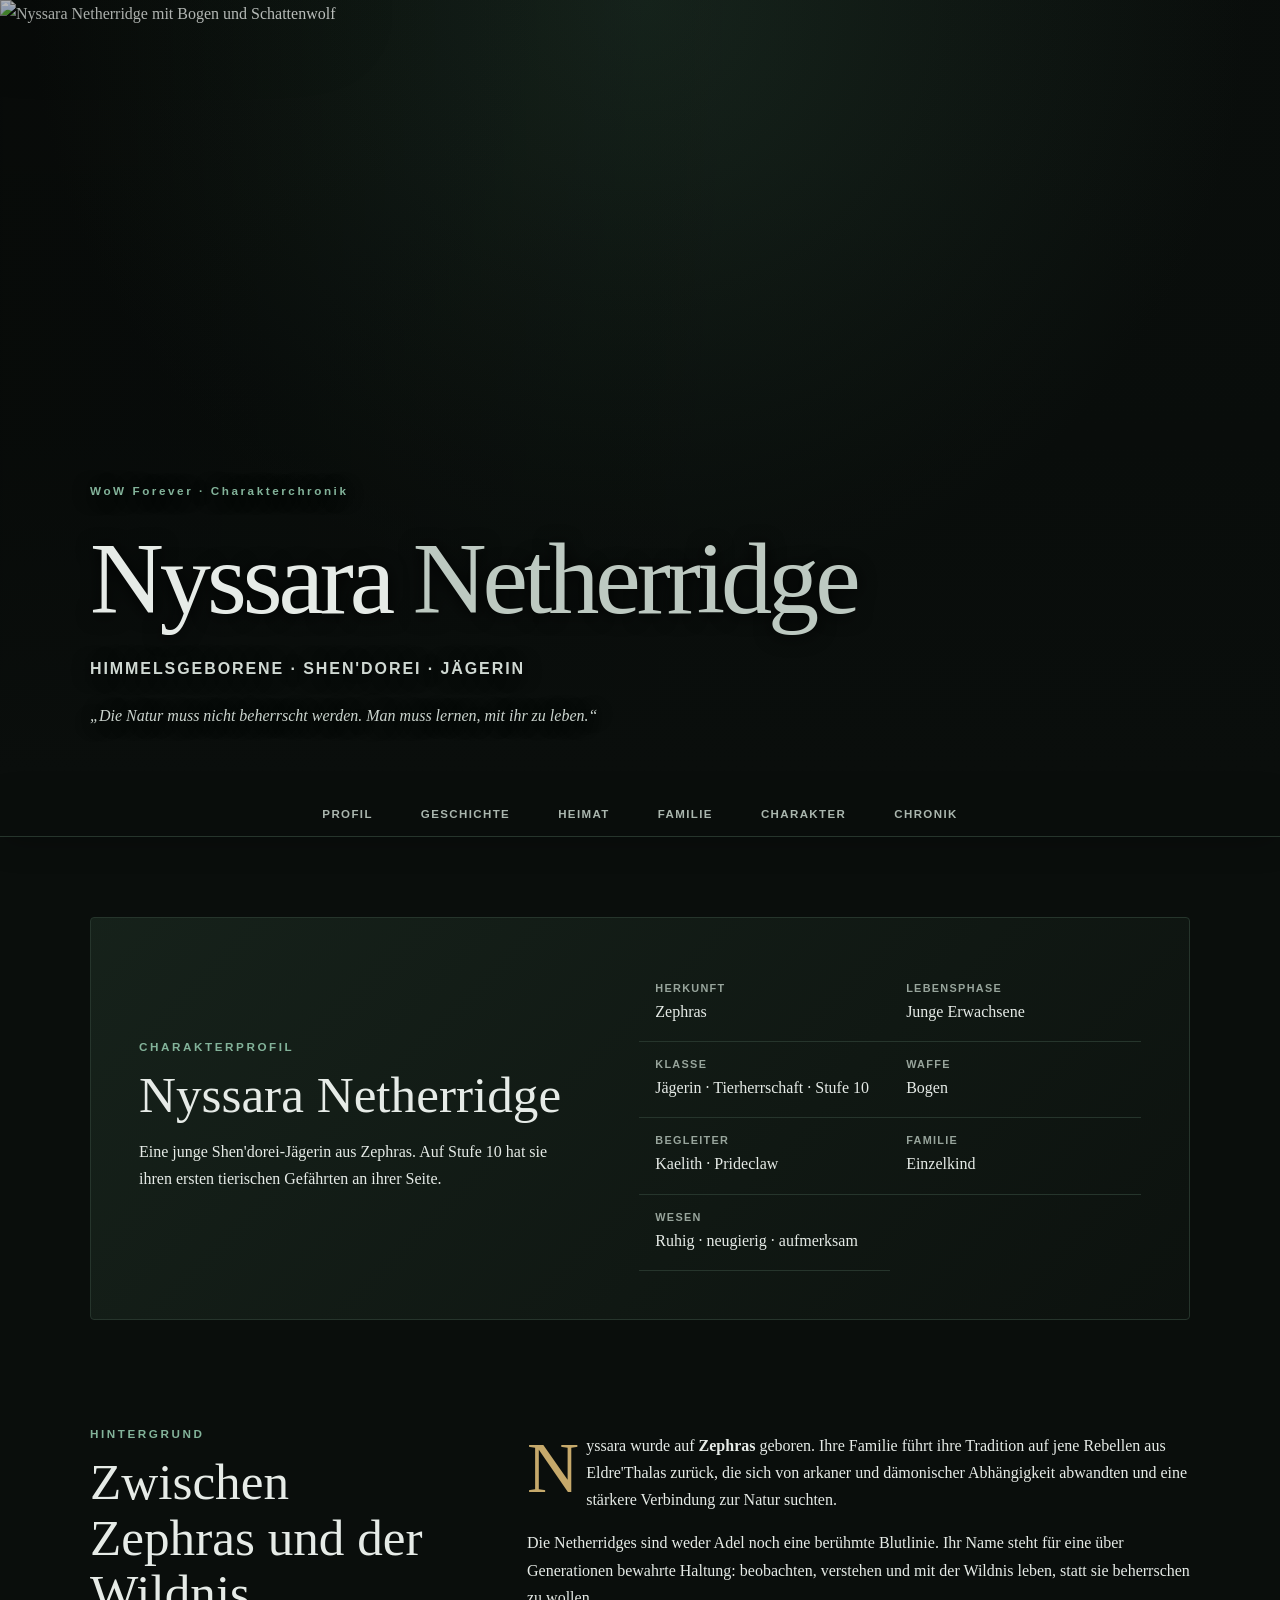
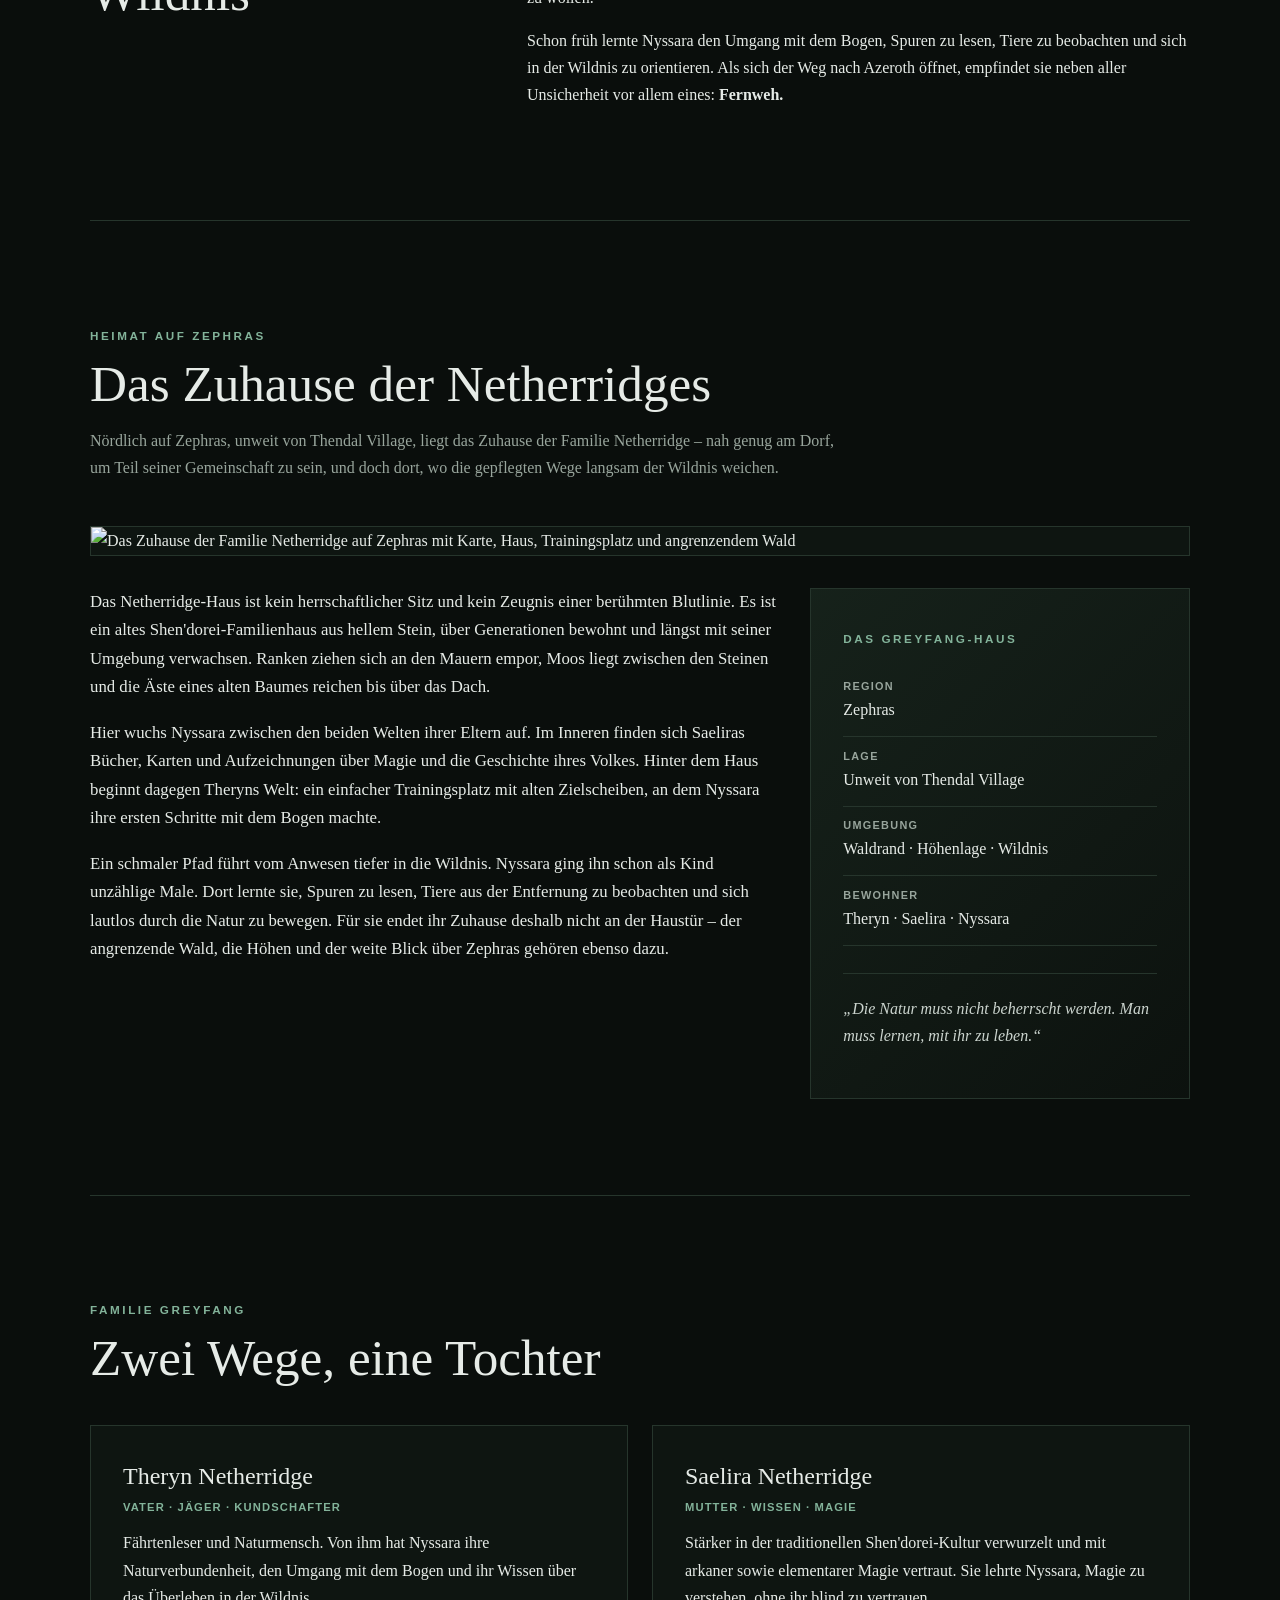
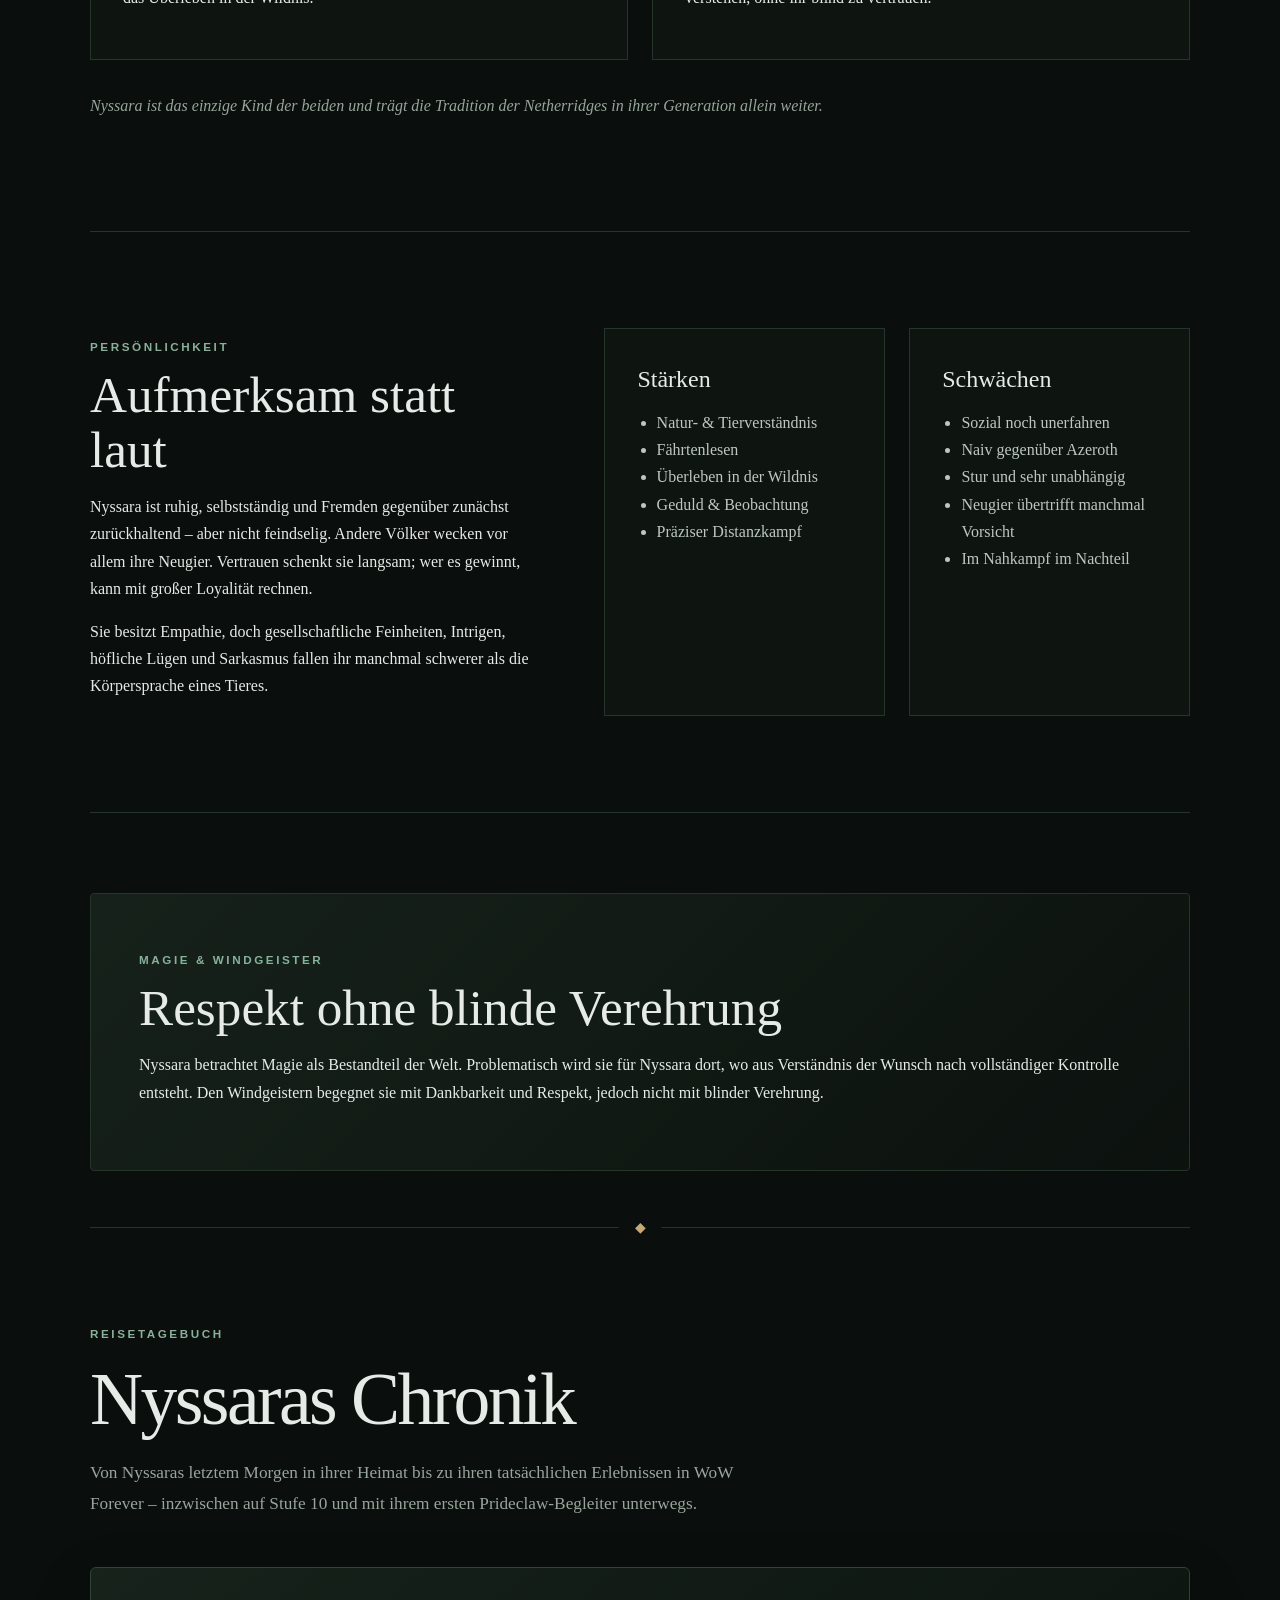
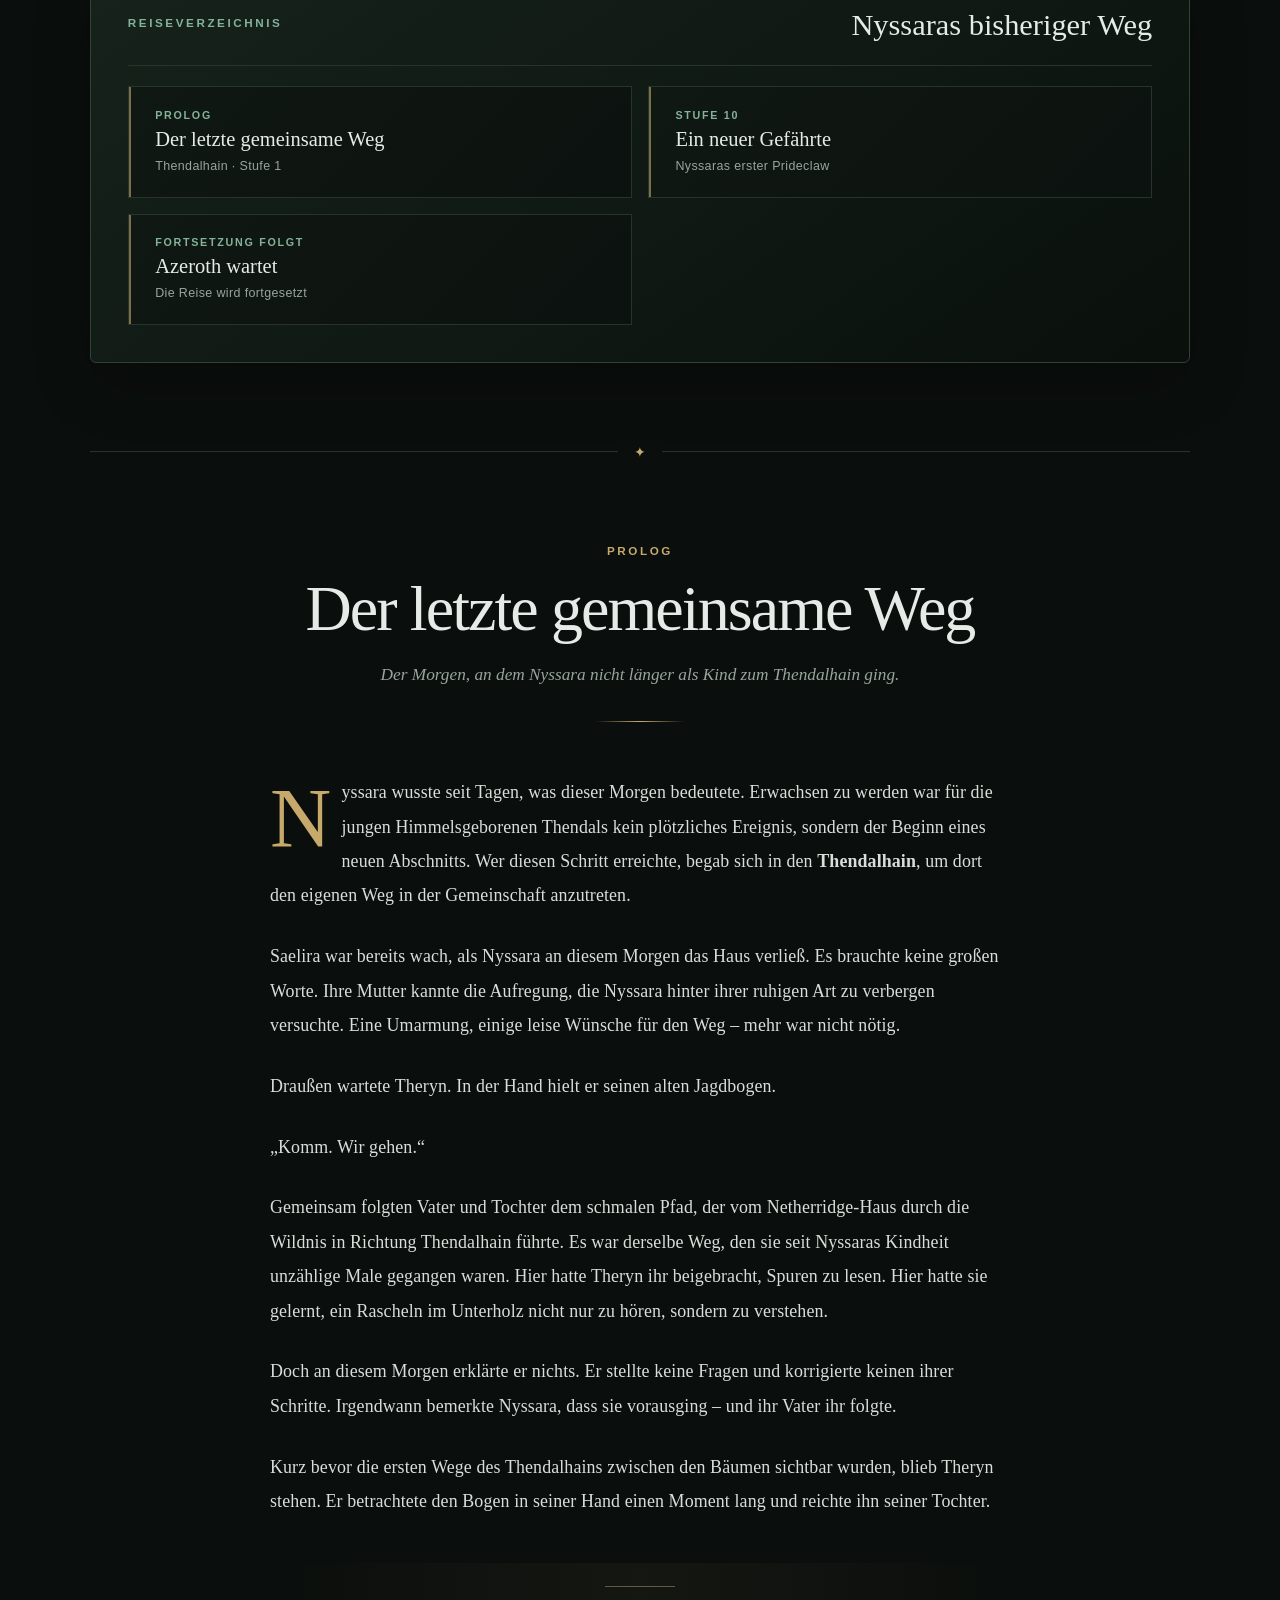
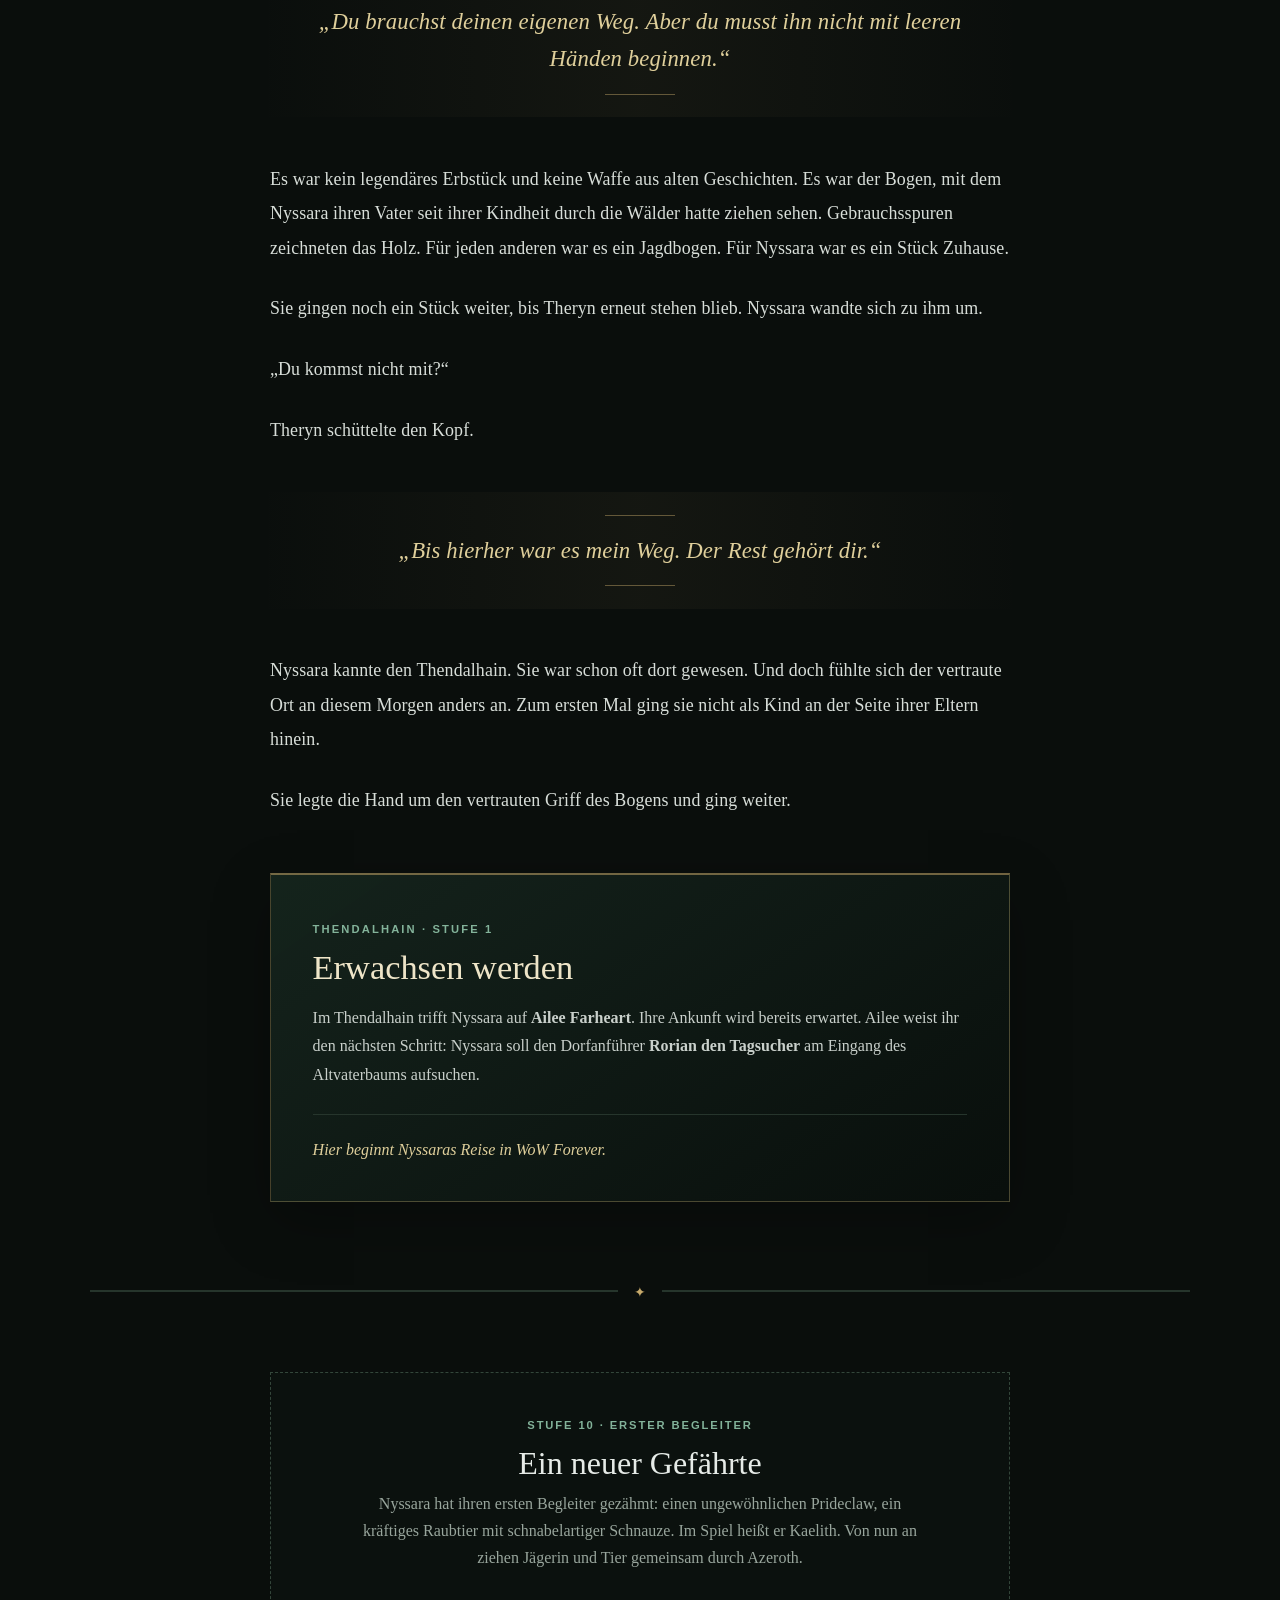
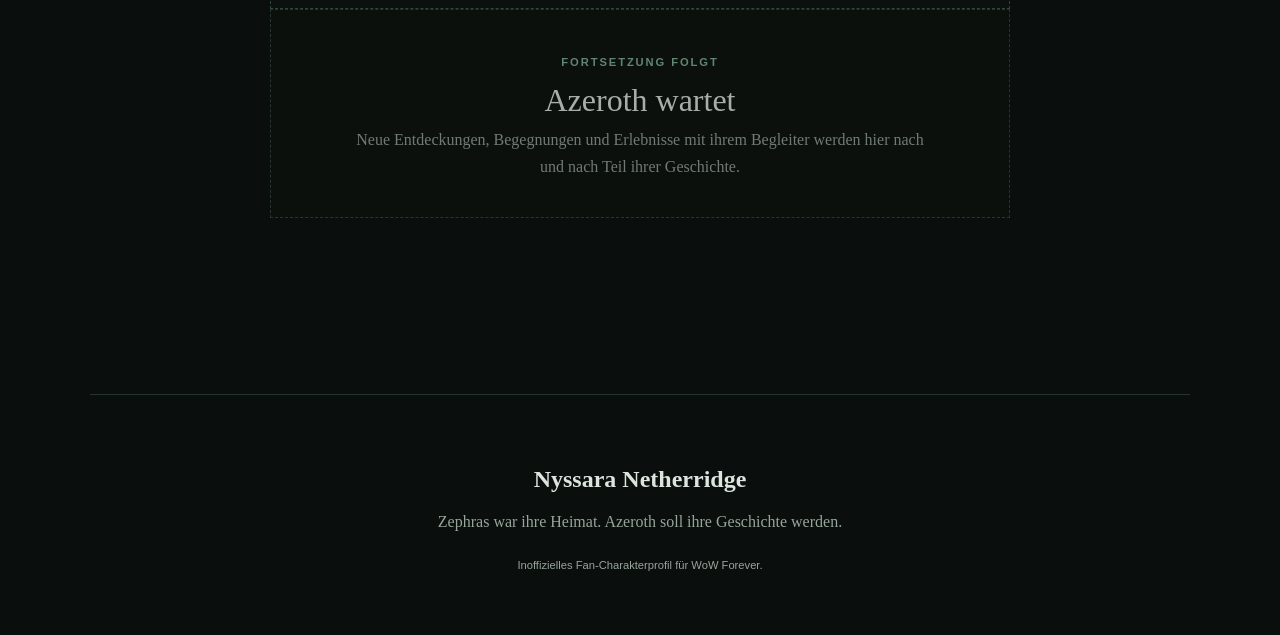
==== commit 3cfa0941: "Name Nyssara's Prideclaw companion Kaelith" ====
--- a/index.html
+++ b/index.html
@@ -24,7 +24,7 @@
 <main>
 <section id="profil" class="panel profile">
   <div><p class="kicker">CHARAKTERPROFIL</p><h2>Nyssara Netherridge</h2><p>Eine junge Shen'dorei-Jägerin aus Zephras. Auf Stufe 10 hat sie ihren ersten tierischen Gefährten an ihrer Seite.</p></div>
-  <dl><div><dt>Herkunft</dt><dd>Zephras</dd></div><div><dt>Lebensphase</dt><dd>Junge Erwachsene</dd></div><div><dt>Klasse</dt><dd>Jägerin · Tierherrschaft · Stufe 10</dd></div><div><dt>Waffe</dt><dd>Bogen</dd></div><div><dt>Begleiter</dt><dd>Tequila · Prideclaw (Name vorläufig)</dd></div><div><dt>Familie</dt><dd>Einzelkind</dd></div><div><dt>Wesen</dt><dd>Ruhig · neugierig · aufmerksam</dd></div></dl>
+  <dl><div><dt>Herkunft</dt><dd>Zephras</dd></div><div><dt>Lebensphase</dt><dd>Junge Erwachsene</dd></div><div><dt>Klasse</dt><dd>Jägerin · Tierherrschaft · Stufe 10</dd></div><div><dt>Waffe</dt><dd>Bogen</dd></div><div><dt>Begleiter</dt><dd>Kaelith · Prideclaw</dd></div><div><dt>Familie</dt><dd>Einzelkind</dd></div><div><dt>Wesen</dt><dd>Ruhig · neugierig · aufmerksam</dd></div></dl>
 </section>
 
 <section id="geschichte" class="split">
@@ -117,7 +117,7 @@
     <strong class="begin">Hier beginnt Nyssaras Reise in WoW Forever.</strong>
   </div>
 </section>
-<div class="timeline"><article id="begleiter"><span>STUFE 10 · ERSTER BEGLEITER</span><h3>Ein neuer Gefährte</h3><p>Nyssara hat ihren ersten Begleiter gezähmt: einen ungewöhnlichen Prideclaw, ein kräftiges Raubtier mit schnabelartiger Schnauze. Im Spiel heißt er derzeit Tequila. Von nun an ziehen Jägerin und Tier gemeinsam durch Azeroth.</p></article>
+<div class="timeline"><article id="begleiter"><span>STUFE 10 · ERSTER BEGLEITER</span><h3>Ein neuer Gefährte</h3><p>Nyssara hat ihren ersten Begleiter gezähmt: einen ungewöhnlichen Prideclaw, ein kräftiges Raubtier mit schnabelartiger Schnauze. Im Spiel heißt er Kaelith. Von nun an ziehen Jägerin und Tier gemeinsam durch Azeroth.</p></article>
   <article id="fortsetzung" class="future"><span>FORTSETZUNG FOLGT</span><h3>Azeroth wartet</h3><p>Neue Entdeckungen, Begegnungen und Erlebnisse mit ihrem Begleiter werden hier nach und nach Teil ihrer Geschichte.</p></article>
 </div>
 </section>
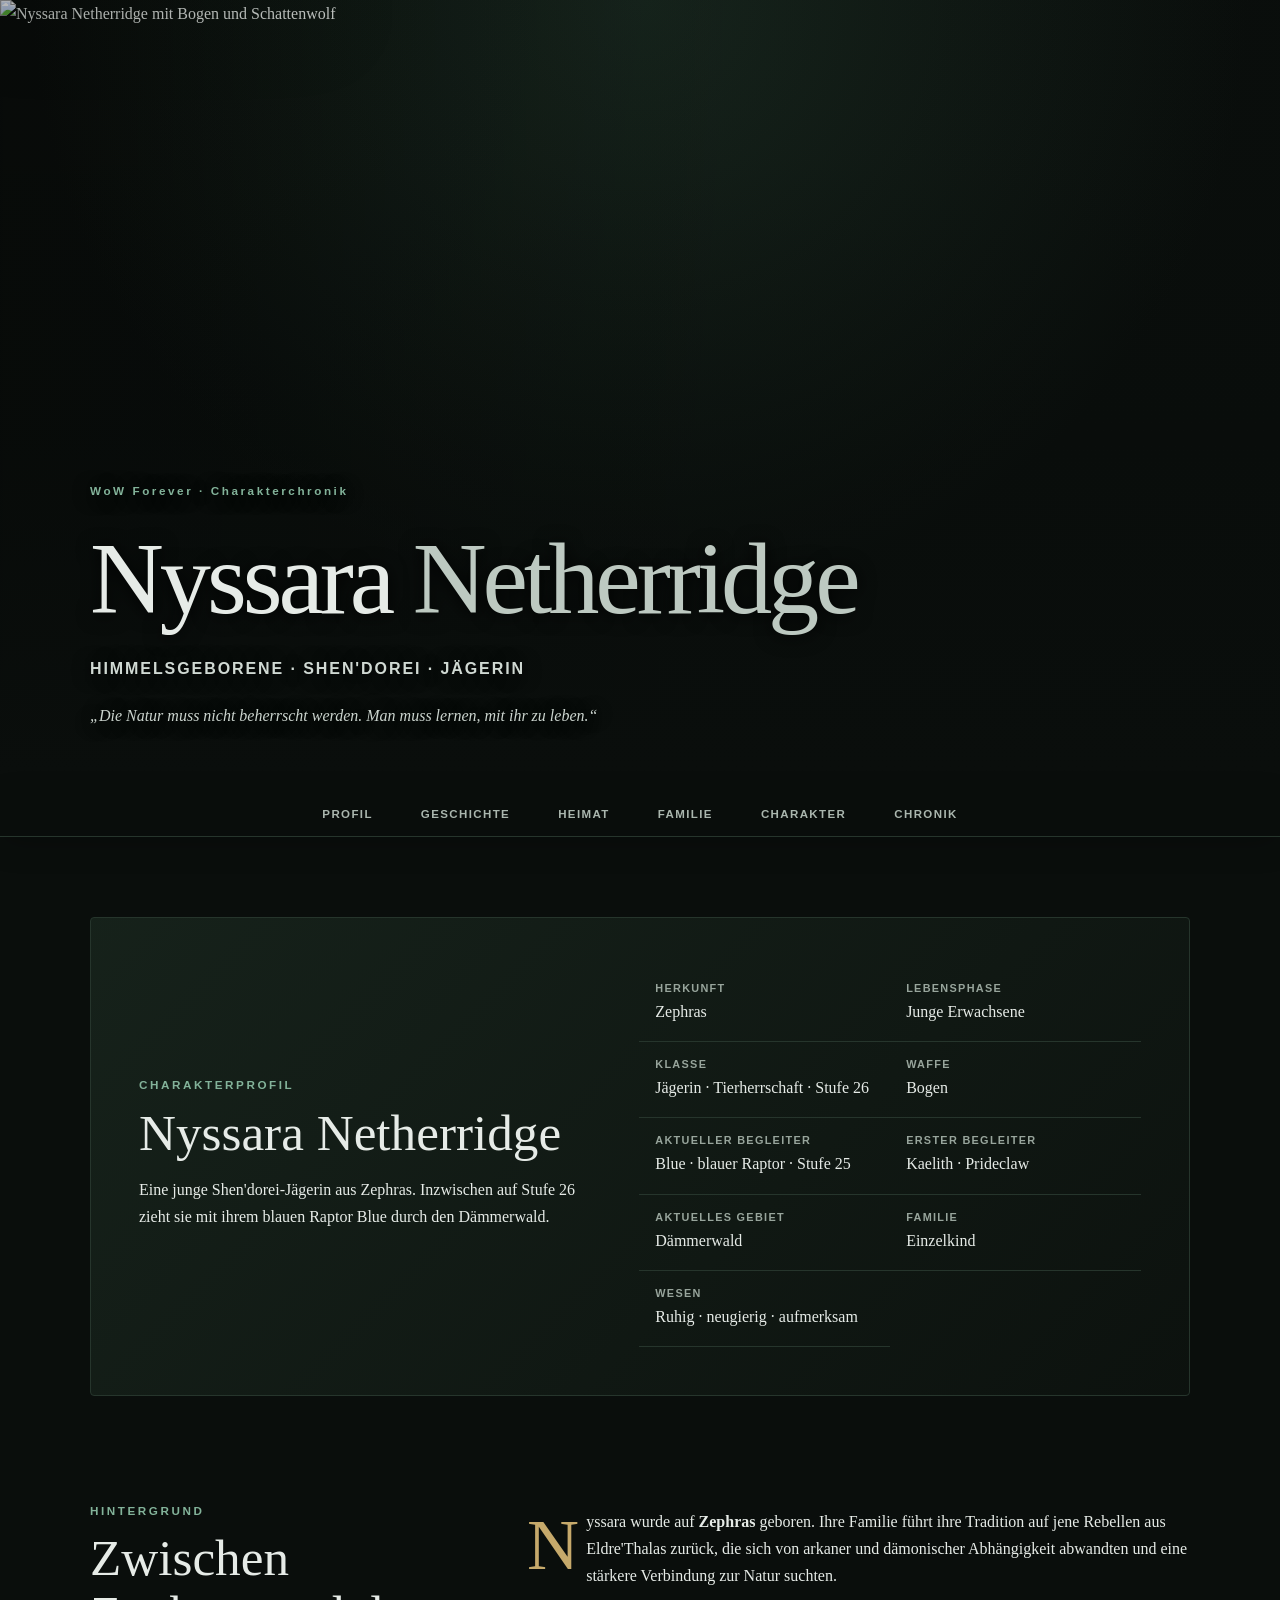
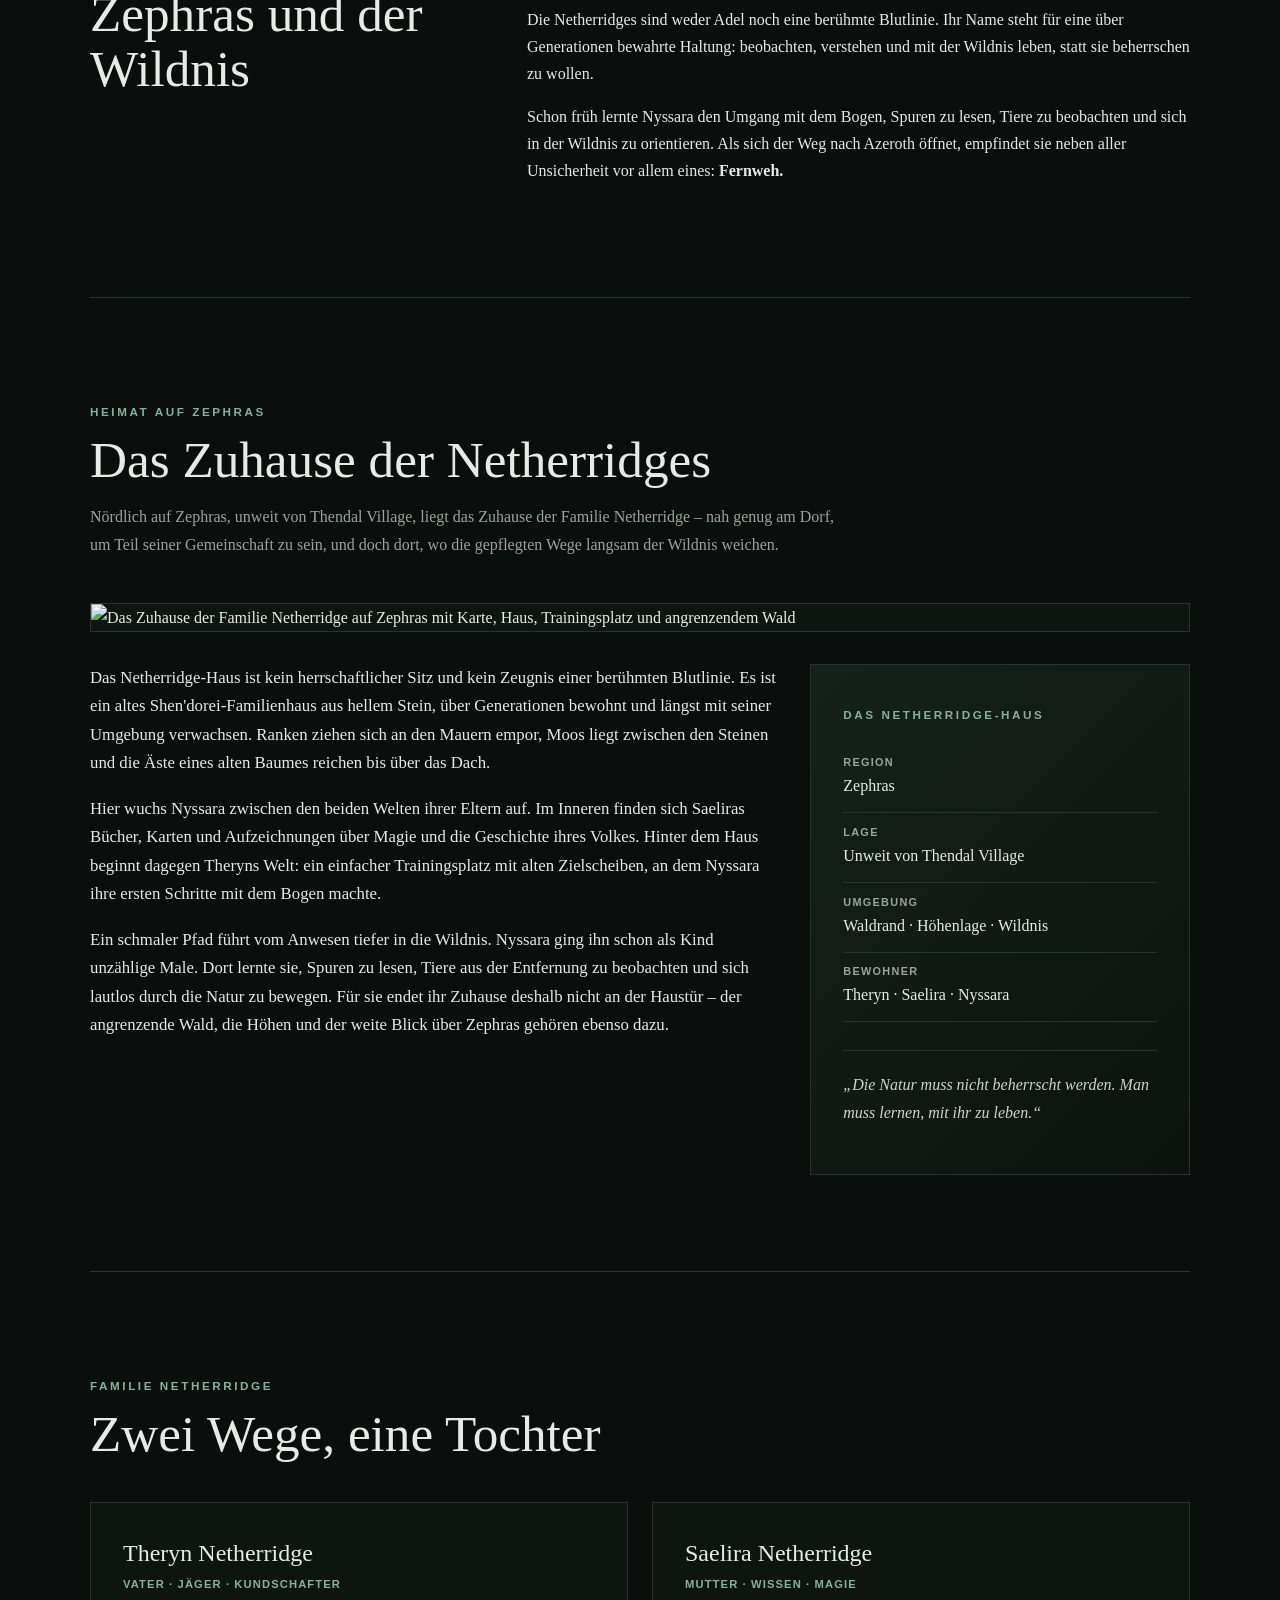
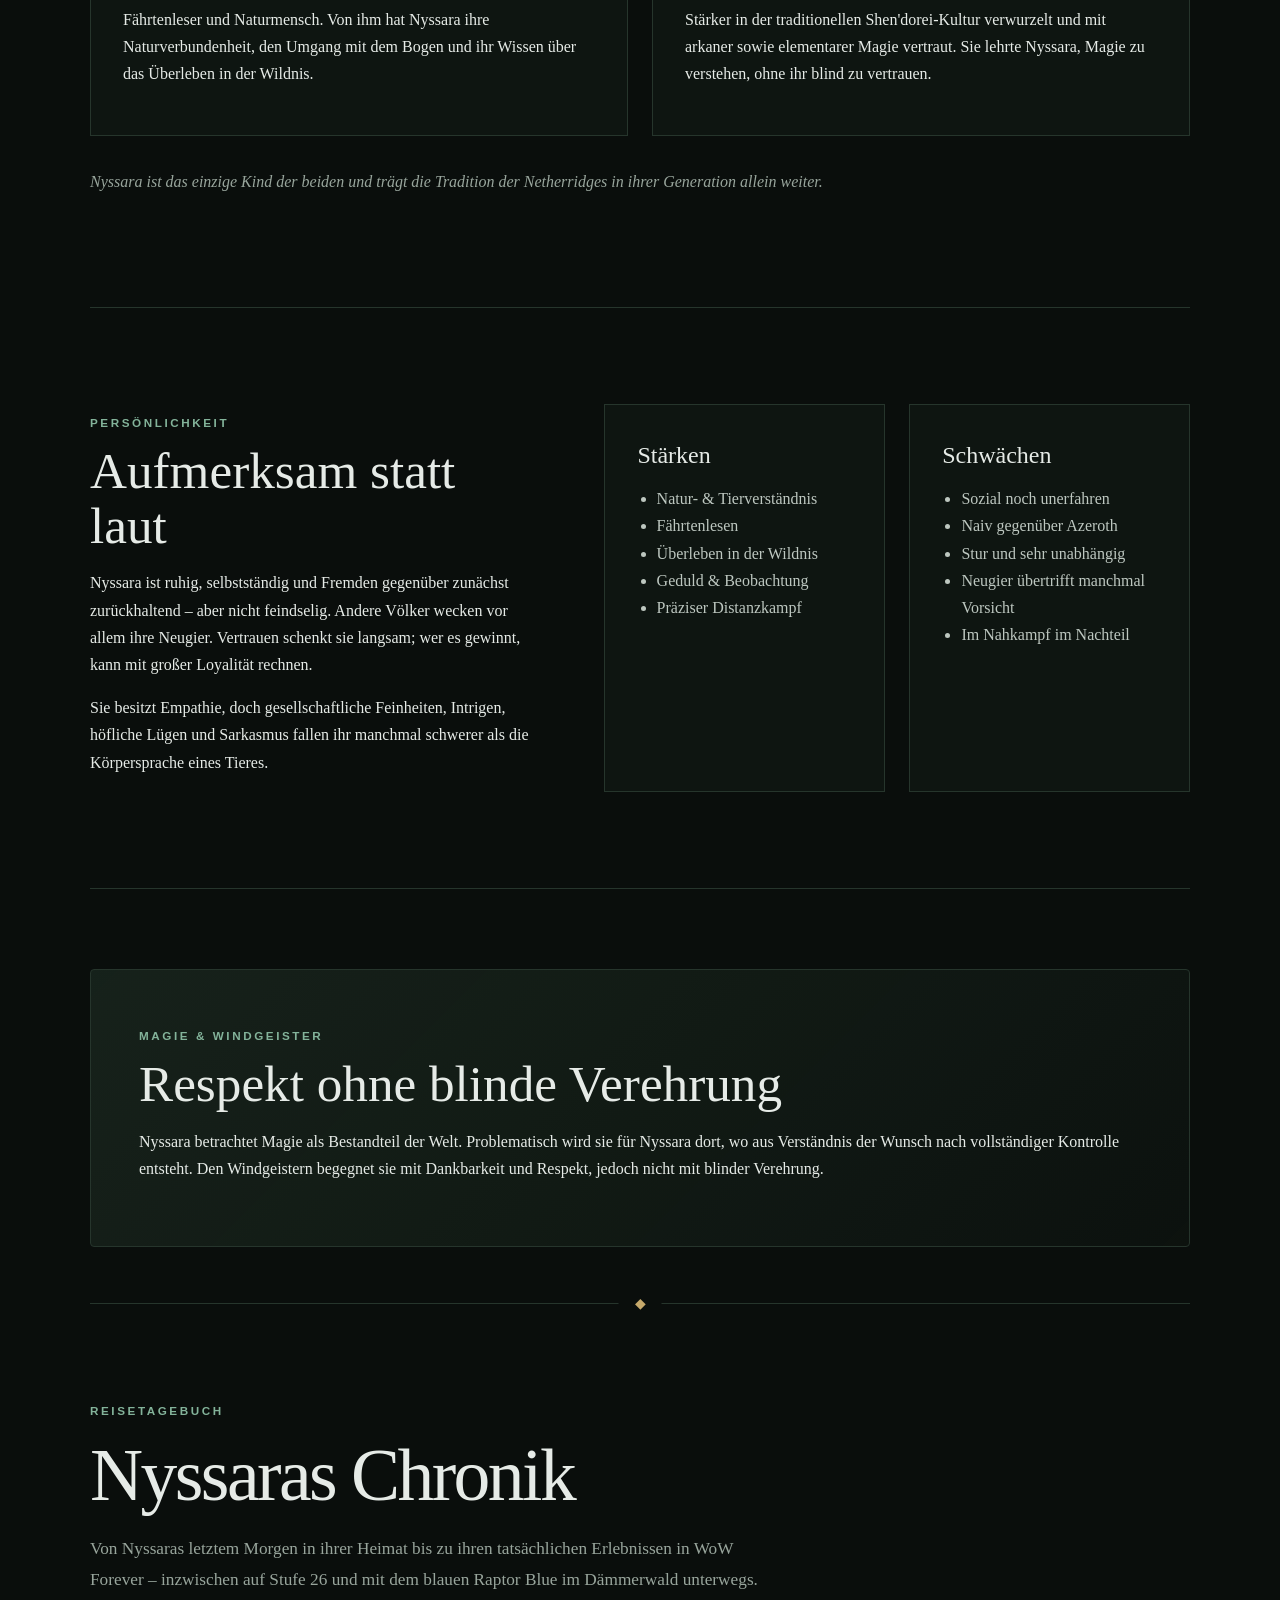
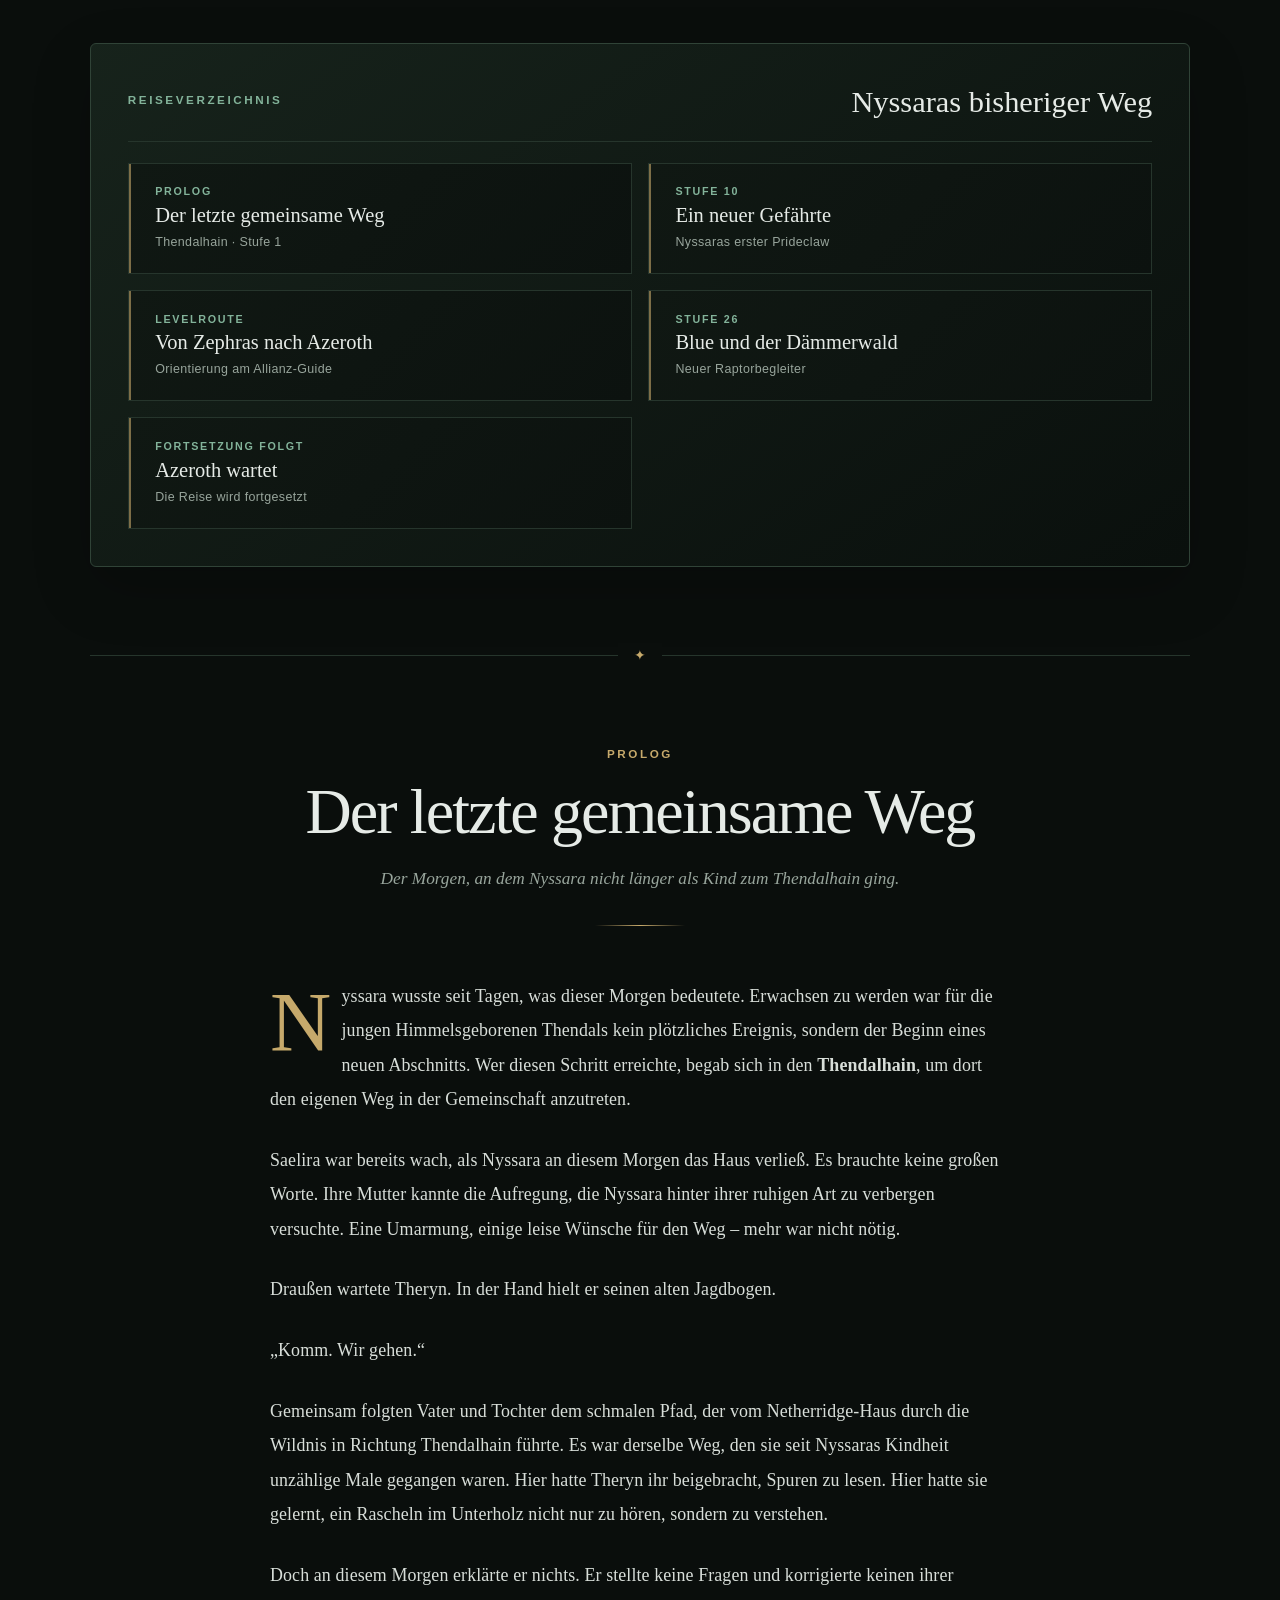
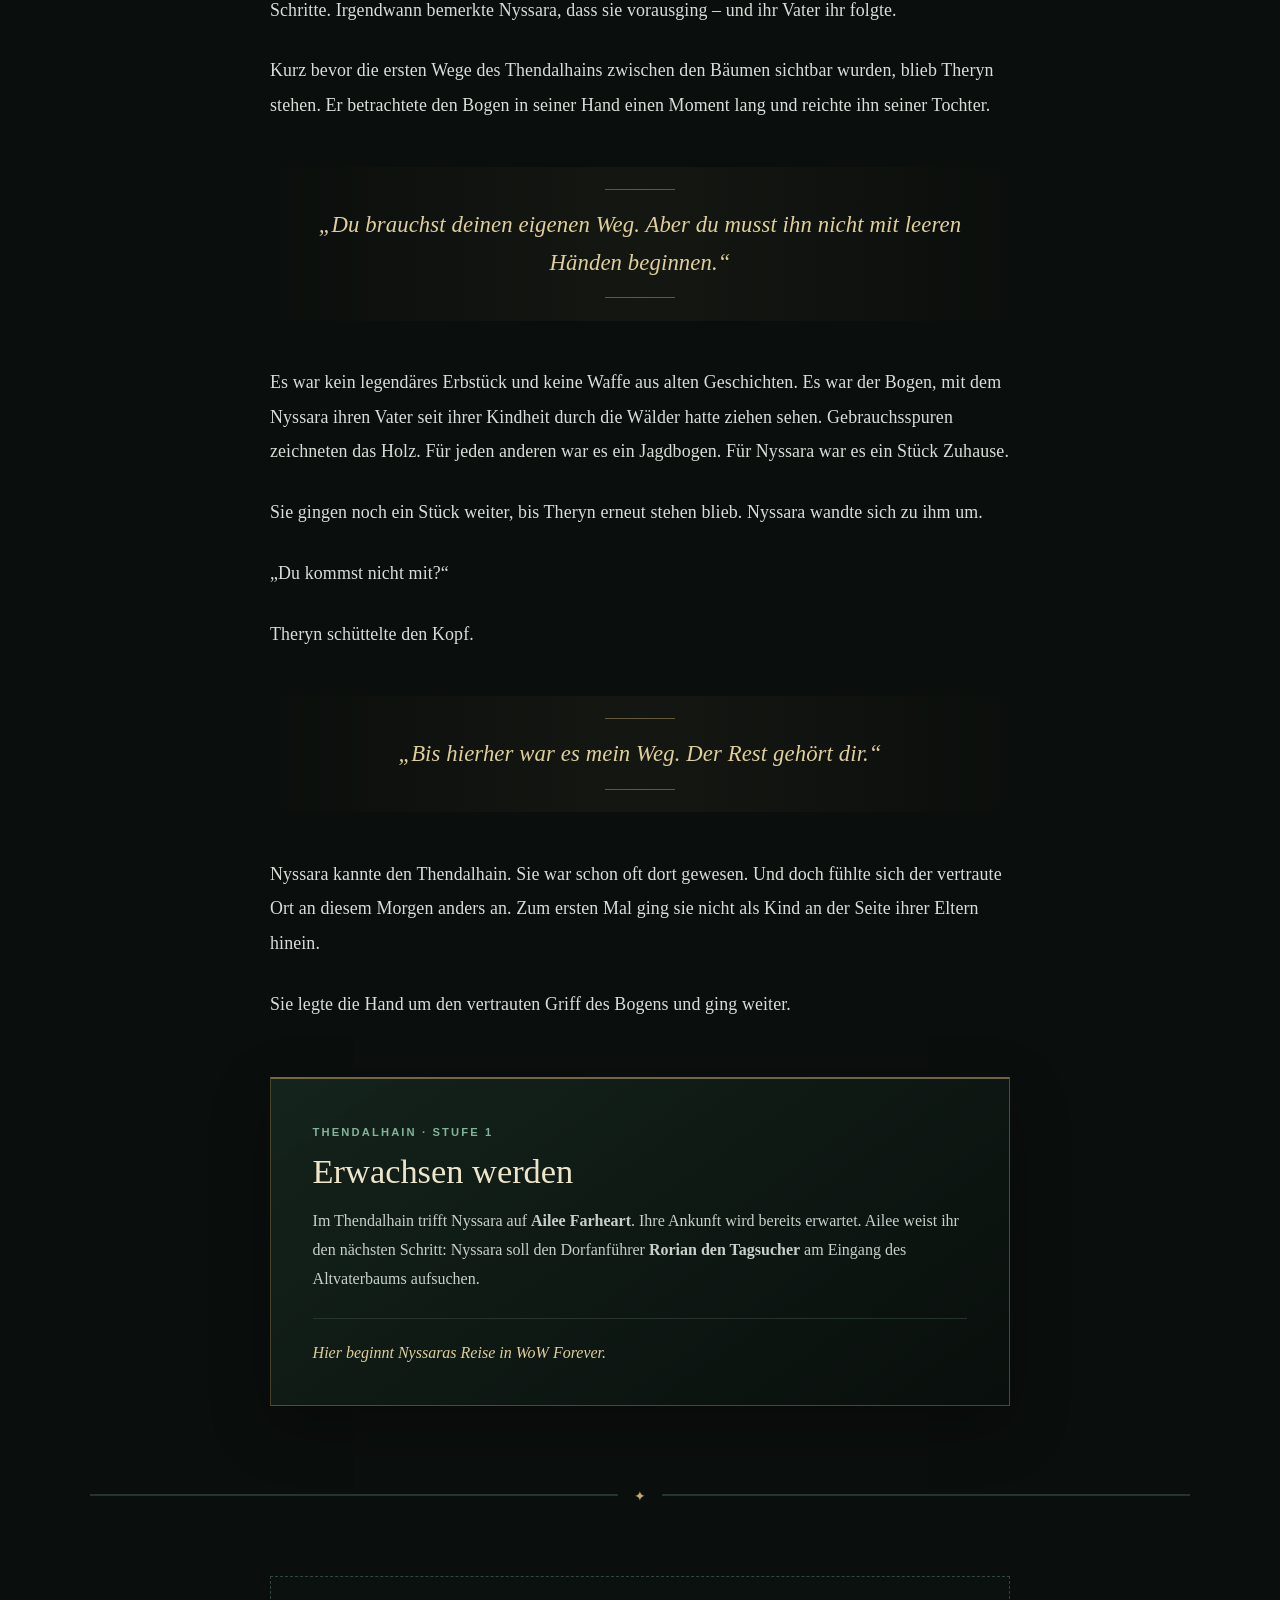
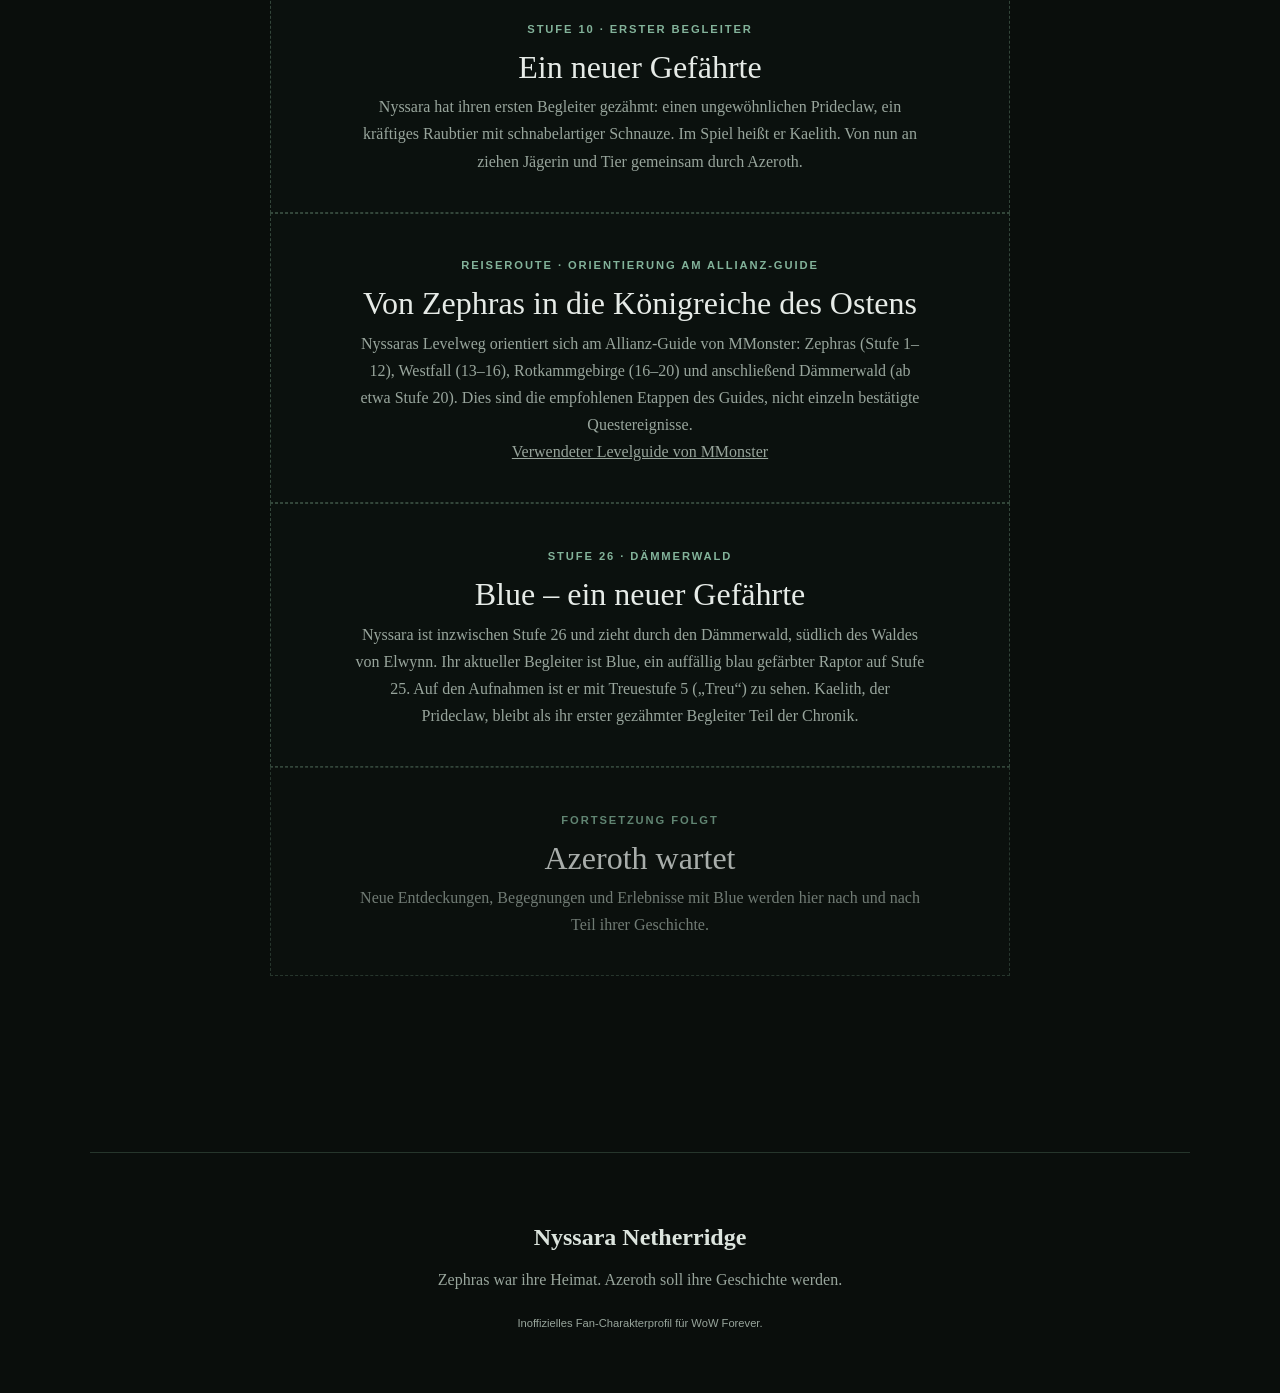
==== commit 8d3a8142: "Update Nyssara level 26, Blue raptor, Duskwood and verified leveling route" ====
--- a/index.html
+++ b/index.html
@@ -23,8 +23,8 @@
 
 <main>
 <section id="profil" class="panel profile">
-  <div><p class="kicker">CHARAKTERPROFIL</p><h2>Nyssara Netherridge</h2><p>Eine junge Shen'dorei-Jägerin aus Zephras. Auf Stufe 10 hat sie ihren ersten tierischen Gefährten an ihrer Seite.</p></div>
-  <dl><div><dt>Herkunft</dt><dd>Zephras</dd></div><div><dt>Lebensphase</dt><dd>Junge Erwachsene</dd></div><div><dt>Klasse</dt><dd>Jägerin · Tierherrschaft · Stufe 10</dd></div><div><dt>Waffe</dt><dd>Bogen</dd></div><div><dt>Begleiter</dt><dd>Kaelith · Prideclaw</dd></div><div><dt>Familie</dt><dd>Einzelkind</dd></div><div><dt>Wesen</dt><dd>Ruhig · neugierig · aufmerksam</dd></div></dl>
+  <div><p class="kicker">CHARAKTERPROFIL</p><h2>Nyssara Netherridge</h2><p>Eine junge Shen'dorei-Jägerin aus Zephras. Inzwischen auf Stufe 26 zieht sie mit ihrem blauen Raptor Blue durch den Dämmerwald.</p></div>
+  <dl><div><dt>Herkunft</dt><dd>Zephras</dd></div><div><dt>Lebensphase</dt><dd>Junge Erwachsene</dd></div><div><dt>Klasse</dt><dd>Jägerin · Tierherrschaft · Stufe 26</dd></div><div><dt>Waffe</dt><dd>Bogen</dd></div><div><dt>Aktueller Begleiter</dt><dd>Blue · blauer Raptor · Stufe 25</dd></div><div><dt>Erster Begleiter</dt><dd>Kaelith · Prideclaw</dd></div><div><dt>Aktuelles Gebiet</dt><dd>Dämmerwald</div><div><dt>Familie</dt><dd>Einzelkind</dd></div><div><dt>Wesen</dt><dd>Ruhig · neugierig · aufmerksam</dd></div></dl>
 </section>
 
 <section id="geschichte" class="split">
@@ -50,7 +50,7 @@
       <p>Ein schmaler Pfad führt vom Anwesen tiefer in die Wildnis. Nyssara ging ihn schon als Kind unzählige Male. Dort lernte sie, Spuren zu lesen, Tiere aus der Entfernung zu beobachten und sich lautlos durch die Natur zu bewegen. Für sie endet ihr Zuhause deshalb nicht an der Haustür – der angrenzende Wald, die Höhen und der weite Blick über Zephras gehören ebenso dazu.</p>
     </div>
     <aside class="home-details">
-      <p class="kicker">DAS GREYFANG-HAUS</p>
+      <p class="kicker">DAS NETHERRIDGE-HAUS</p>
       <dl>
         <div><dt>Region</dt><dd>Zephras</dd></div>
         <div><dt>Lage</dt><dd>Unweit von Thendal Village</dd></div>
@@ -63,7 +63,7 @@
 </section>
 
 <section id="familie">
-<p class="kicker">FAMILIE GREYFANG</p><h2>Zwei Wege, eine Tochter</h2>
+<p class="kicker">FAMILIE NETHERRIDGE</p><h2>Zwei Wege, eine Tochter</h2>
 <div class="cards"><article><h3>Theryn Netherridge</h3><p class="tag">Vater · Jäger · Kundschafter</p><p>Fährtenleser und Naturmensch. Von ihm hat Nyssara ihre Naturverbundenheit, den Umgang mit dem Bogen und ihr Wissen über das Überleben in der Wildnis.</p></article><article><h3>Saelira Netherridge</h3><p class="tag">Mutter · Wissen · Magie</p><p>Stärker in der traditionellen Shen'dorei-Kultur verwurzelt und mit arkaner sowie elementarer Magie vertraut. Sie lehrte Nyssara, Magie zu verstehen, ohne ihr blind zu vertrauen.</p></article></div>
 <p class="note">Nyssara ist das einzige Kind der beiden und trägt die Tradition der Netherridges in ihrer Generation allein weiter.</p>
 </section>
@@ -76,7 +76,7 @@
 <section class="panel"><p class="kicker">MAGIE & WINDGEISTER</p><h2>Respekt ohne blinde Verehrung</h2><p>Nyssara betrachtet Magie als Bestandteil der Welt. Problematisch wird sie für Nyssara dort, wo aus Verständnis der Wunsch nach vollständiger Kontrolle entsteht. Den Windgeistern begegnet sie mit Dankbarkeit und Respekt, jedoch nicht mit blinder Verehrung.</p></section>
 
 <section id="chronik">
-<p class="kicker">REISETAGEBUCH</p><h2>Nyssaras Chronik</h2><p class="intro">Von Nyssaras letztem Morgen in ihrer Heimat bis zu ihren tatsächlichen Erlebnissen in WoW Forever – inzwischen auf Stufe 10 und mit ihrem ersten Prideclaw-Begleiter unterwegs.</p>
+<p class="kicker">REISETAGEBUCH</p><h2>Nyssaras Chronik</h2><p class="intro">Von Nyssaras letztem Morgen in ihrer Heimat bis zu ihren tatsächlichen Erlebnissen in WoW Forever – inzwischen auf Stufe 26 und mit dem blauen Raptor Blue im Dämmerwald unterwegs.</p>
 <div class="travel-index" id="reiseverzeichnis">
   <div class="travel-index-heading">
     <p class="kicker">REISEVERZEICHNIS</p>
@@ -84,7 +84,7 @@
   </div>
   <nav class="travel-index-links" aria-label="Inhaltsverzeichnis des Reisetagebuchs">
     <a href="#prolog"><span class="index-label">PROLOG</span><strong>Der letzte gemeinsame Weg</strong><small>Thendalhain · Stufe 1</small></a>
-    <a href="#begleiter"><span class="index-label">STUFE 10</span><strong>Ein neuer Gefährte</strong><small>Nyssaras erster Prideclaw</small></a><a href="#fortsetzung"><span class="index-label">FORTSETZUNG FOLGT</span><strong>Azeroth wartet</strong><small>Die Reise wird fortgesetzt</small></a>
+    <a href="#begleiter"><span class="index-label">STUFE 10</span><strong>Ein neuer Gefährte</strong><small>Nyssaras erster Prideclaw</small></a><a href="#levelroute"><span class="index-label">LEVELROUTE</span><strong>Von Zephras nach Azeroth</strong><small>Orientierung am Allianz-Guide</small></a><a href="#blue"><span class="index-label">STUFE 26</span><strong>Blue und der Dämmerwald</strong><small>Neuer Raptorbegleiter</small></a><a href="#fortsetzung"><span class="index-label">FORTSETZUNG FOLGT</span><strong>Azeroth wartet</strong><small>Die Reise wird fortgesetzt</small></a>
   </nav>
 </div>
 <section id="prolog" class="prologue-section">
@@ -118,7 +118,7 @@
   </div>
 </section>
 <div class="timeline"><article id="begleiter"><span>STUFE 10 · ERSTER BEGLEITER</span><h3>Ein neuer Gefährte</h3><p>Nyssara hat ihren ersten Begleiter gezähmt: einen ungewöhnlichen Prideclaw, ein kräftiges Raubtier mit schnabelartiger Schnauze. Im Spiel heißt er Kaelith. Von nun an ziehen Jägerin und Tier gemeinsam durch Azeroth.</p></article>
-  <article id="fortsetzung" class="future"><span>FORTSETZUNG FOLGT</span><h3>Azeroth wartet</h3><p>Neue Entdeckungen, Begegnungen und Erlebnisse mit ihrem Begleiter werden hier nach und nach Teil ihrer Geschichte.</p></article>
+  <article id="levelroute"><span>REISEROUTE · ORIENTIERUNG AM ALLIANZ-GUIDE</span><h3>Von Zephras in die Königreiche des Ostens</h3><p>Nyssaras Levelweg orientiert sich am Allianz-Guide von MMonster: Zephras (Stufe 1–12), Westfall (13–16), Rotkammgebirge (16–20) und anschließend Dämmerwald (ab etwa Stufe 20). Dies sind die empfohlenen Etappen des Guides, nicht einzeln bestätigte Questereignisse.</p><p><a href="https://mmonster.co/de/wow-forever/guides/leveling/1-60#start=human&amp;level=1" rel="noopener noreferrer" target="_blank">Verwendeter Levelguide von MMonster</a></p></article><article id="blue"><span>STUFE 26 · DÄMMERWALD</span><h3>Blue – ein neuer Gefährte</h3><p>Nyssara ist inzwischen Stufe 26 und zieht durch den Dämmerwald, südlich des Waldes von Elwynn. Ihr aktueller Begleiter ist Blue, ein auffällig blau gefärbter Raptor auf Stufe 25. Auf den Aufnahmen ist er mit Treuestufe 5 („Treu“) zu sehen. Kaelith, der Prideclaw, bleibt als ihr erster gezähmter Begleiter Teil der Chronik.</p></article><article id="fortsetzung" class="future"><span>FORTSETZUNG FOLGT</span><h3>Azeroth wartet</h3><p>Neue Entdeckungen, Begegnungen und Erlebnisse mit Blue werden hier nach und nach Teil ihrer Geschichte.</p></article>
 </div>
 </section>
 </main>
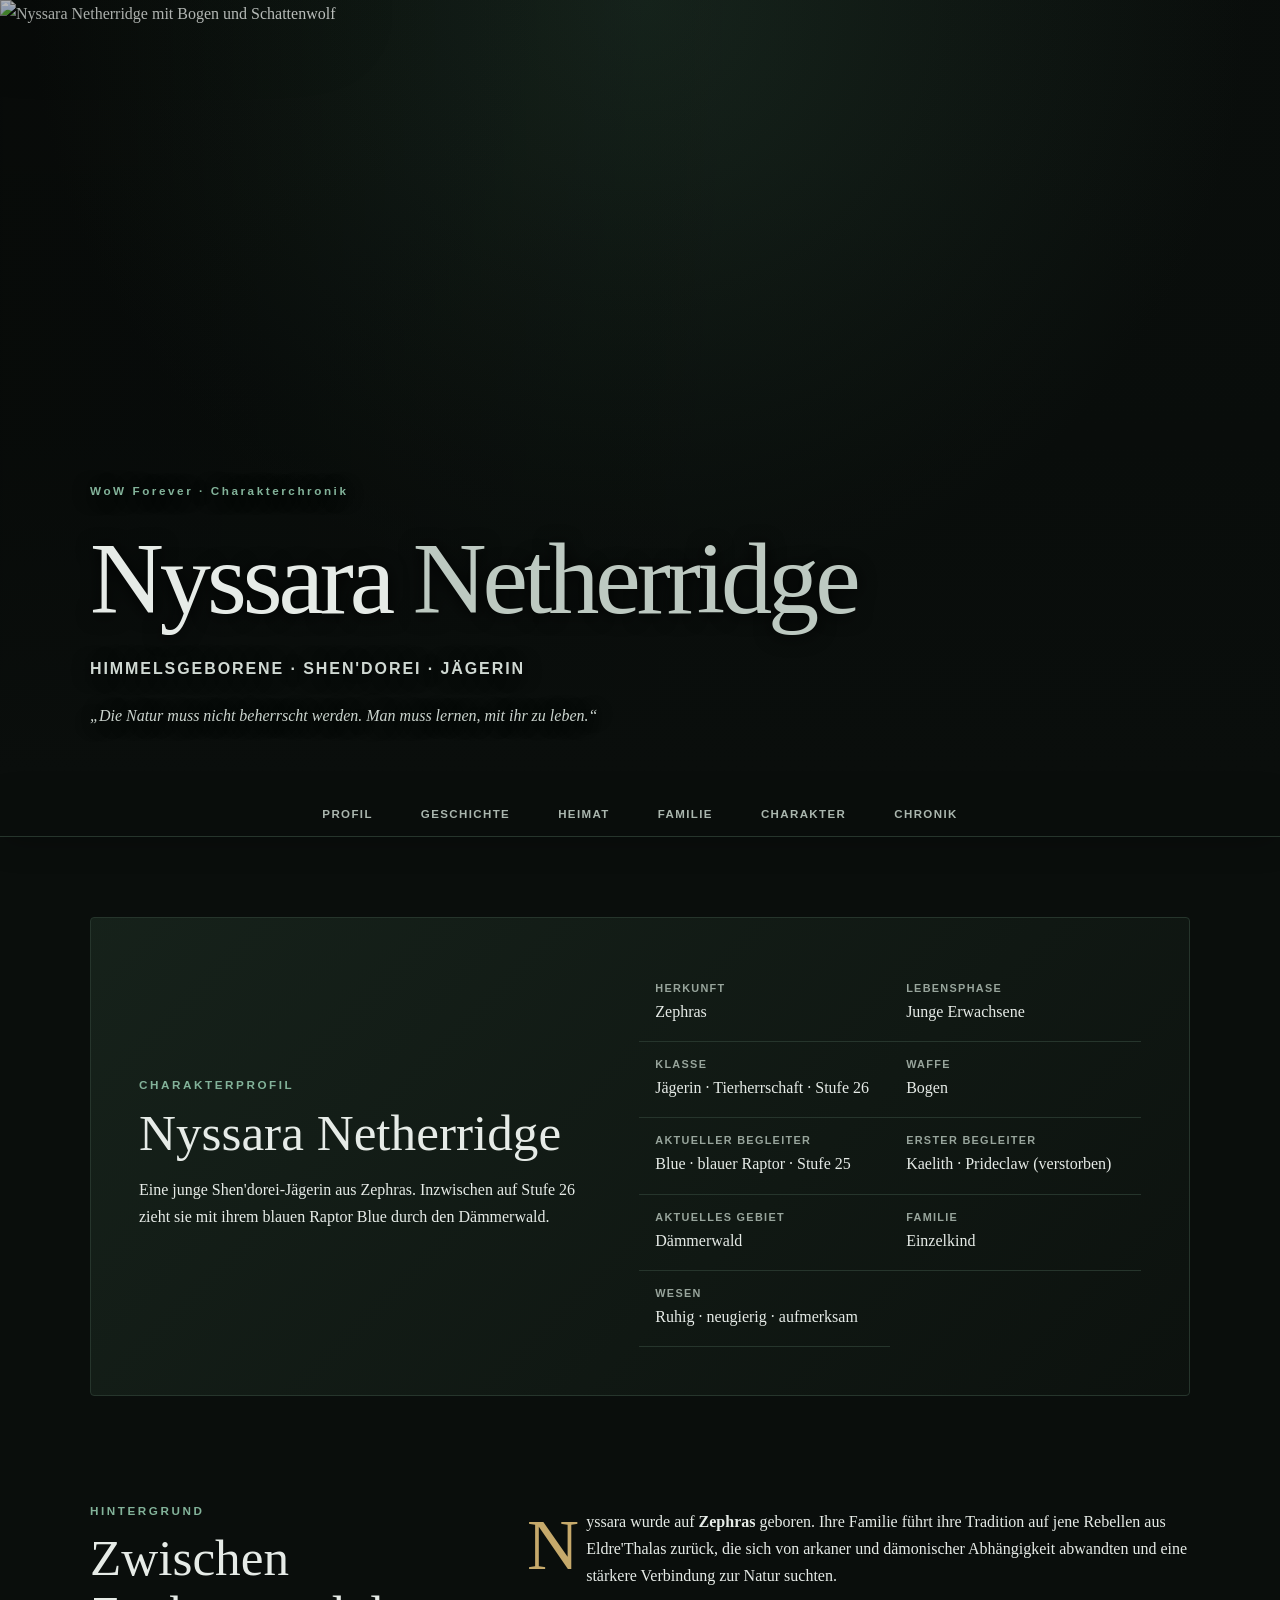
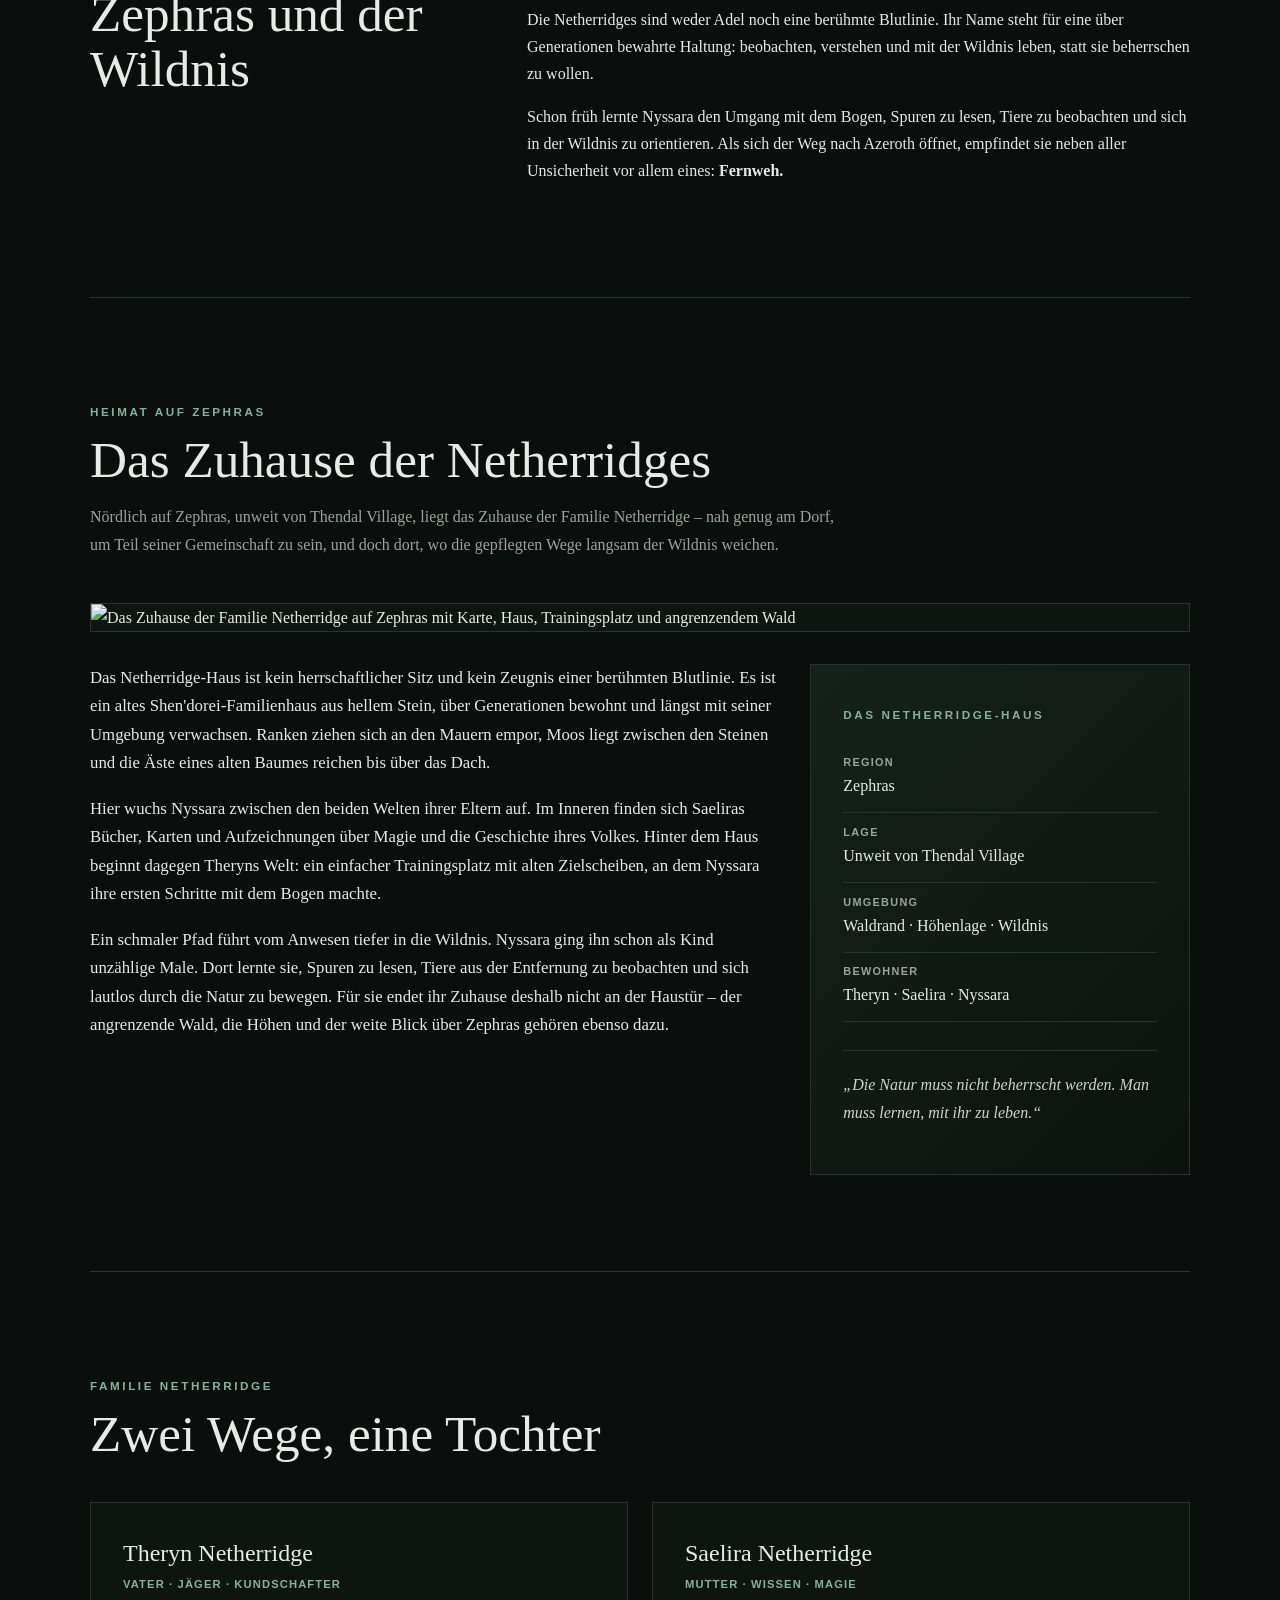
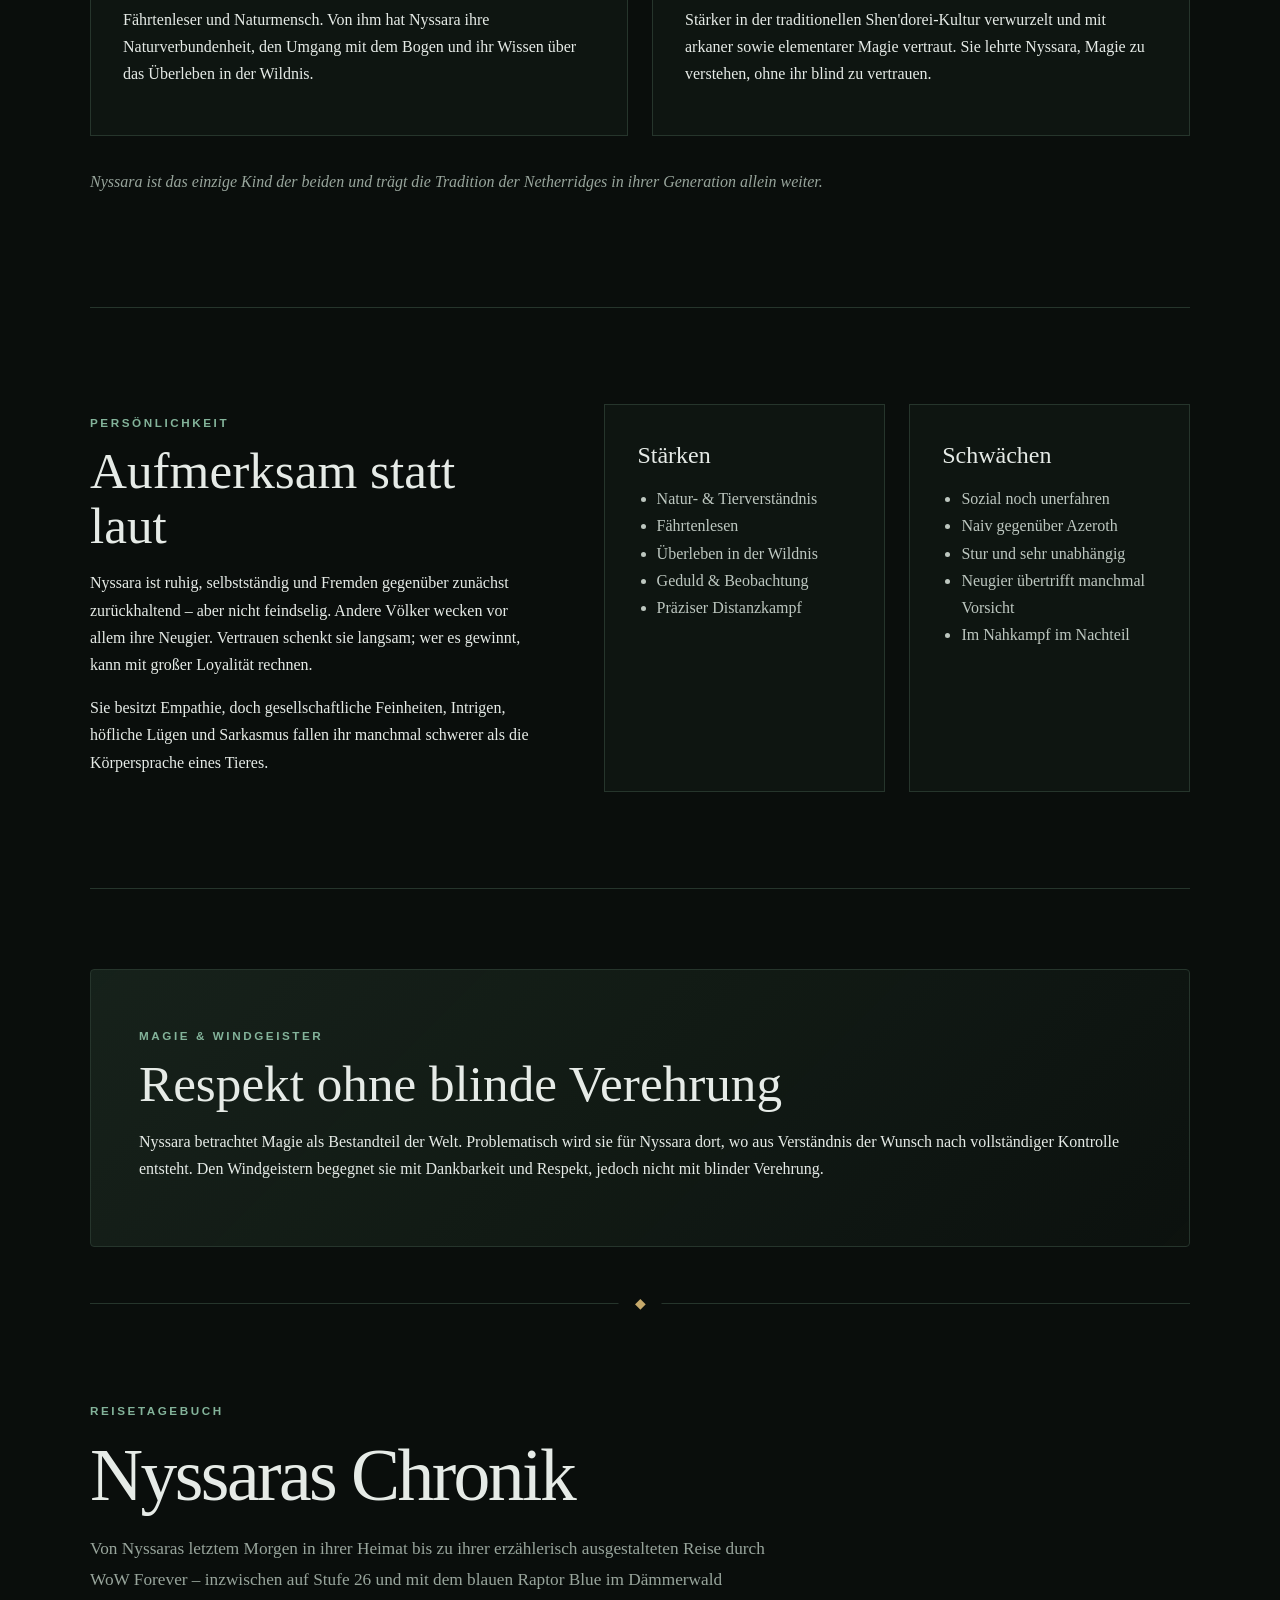
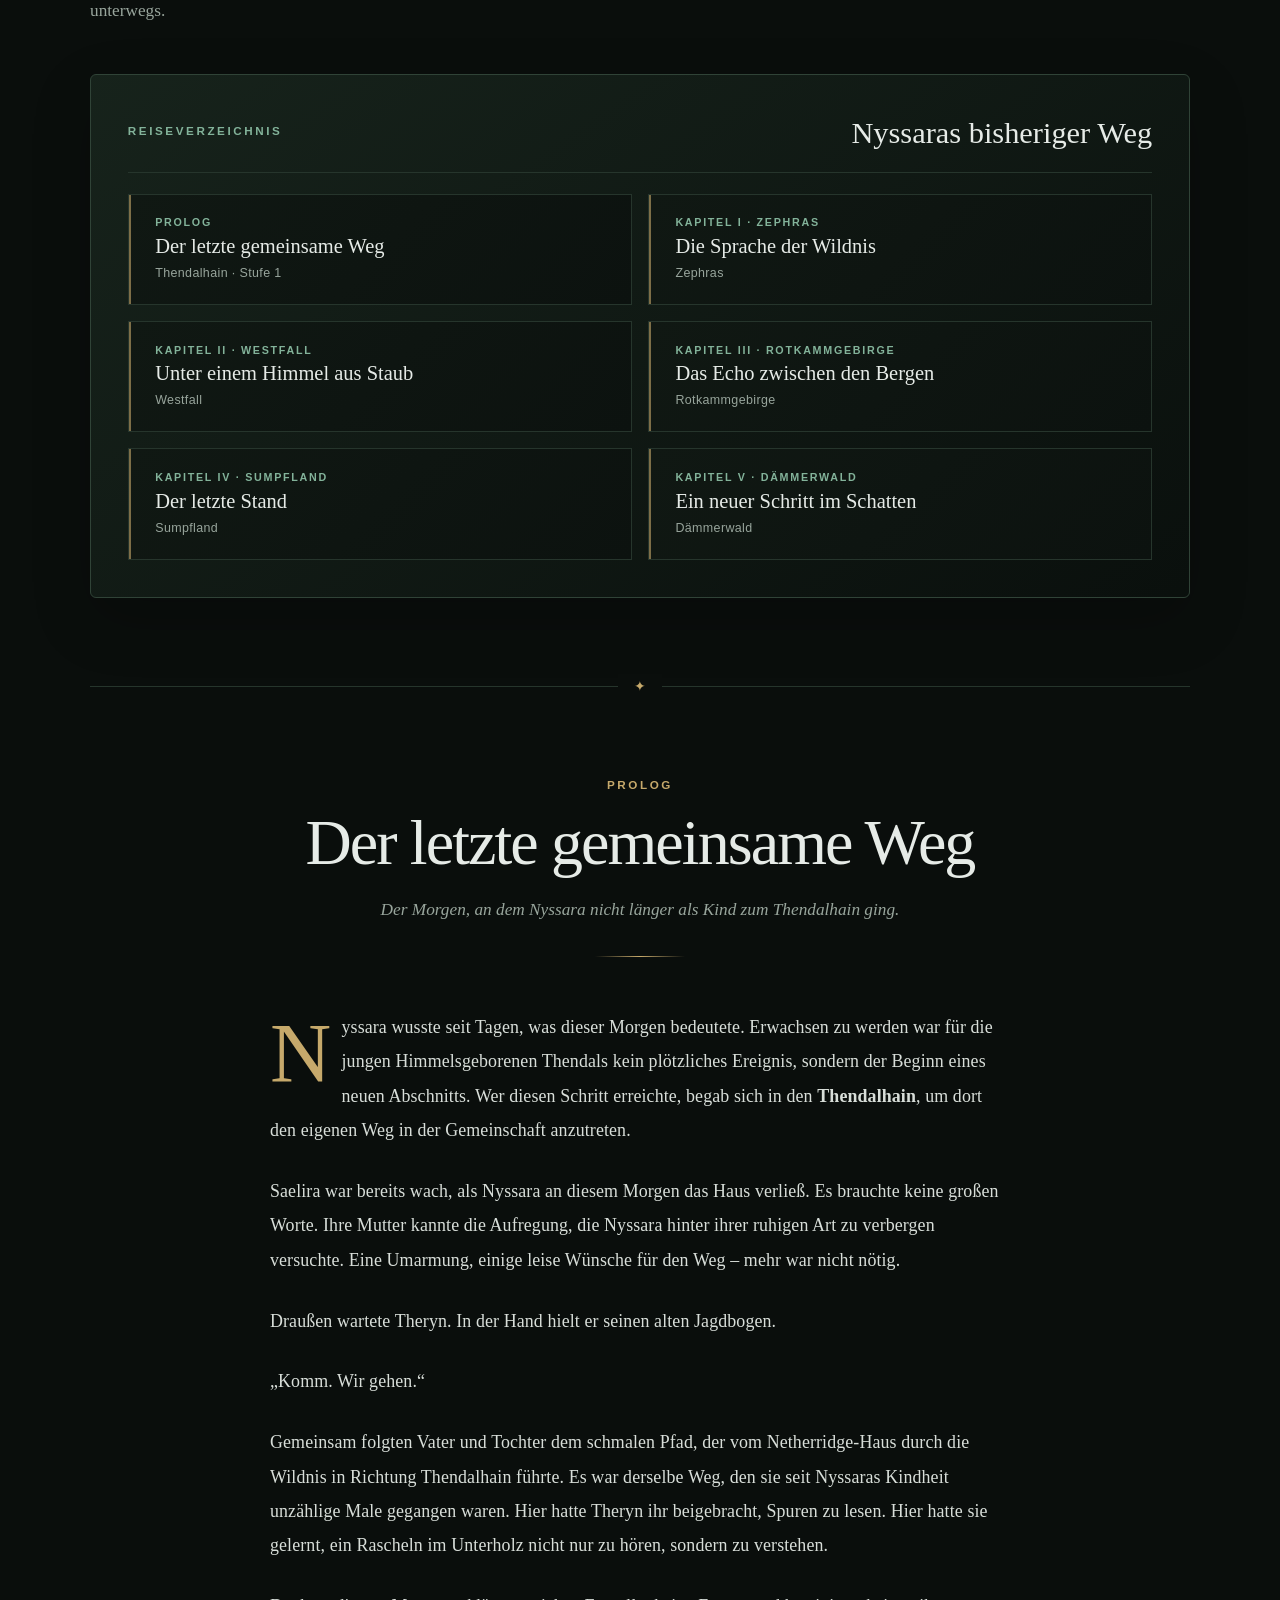
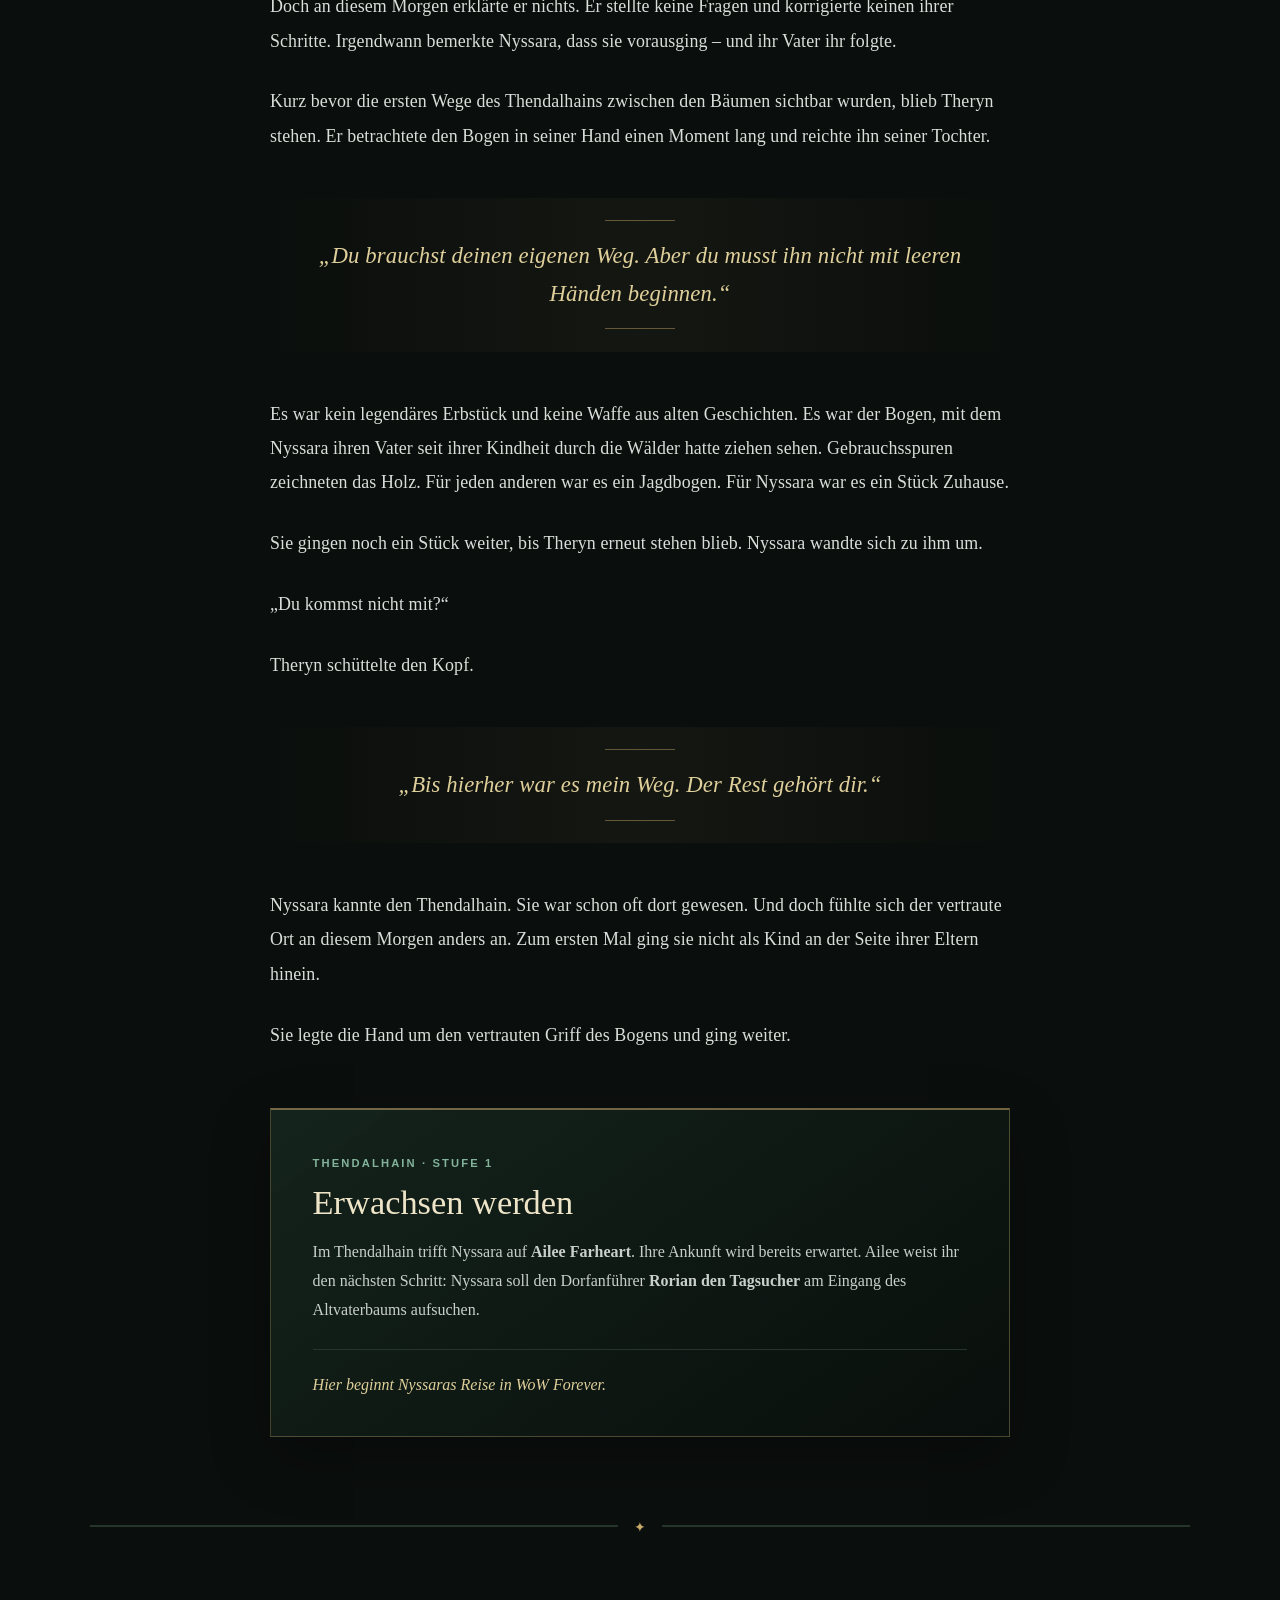
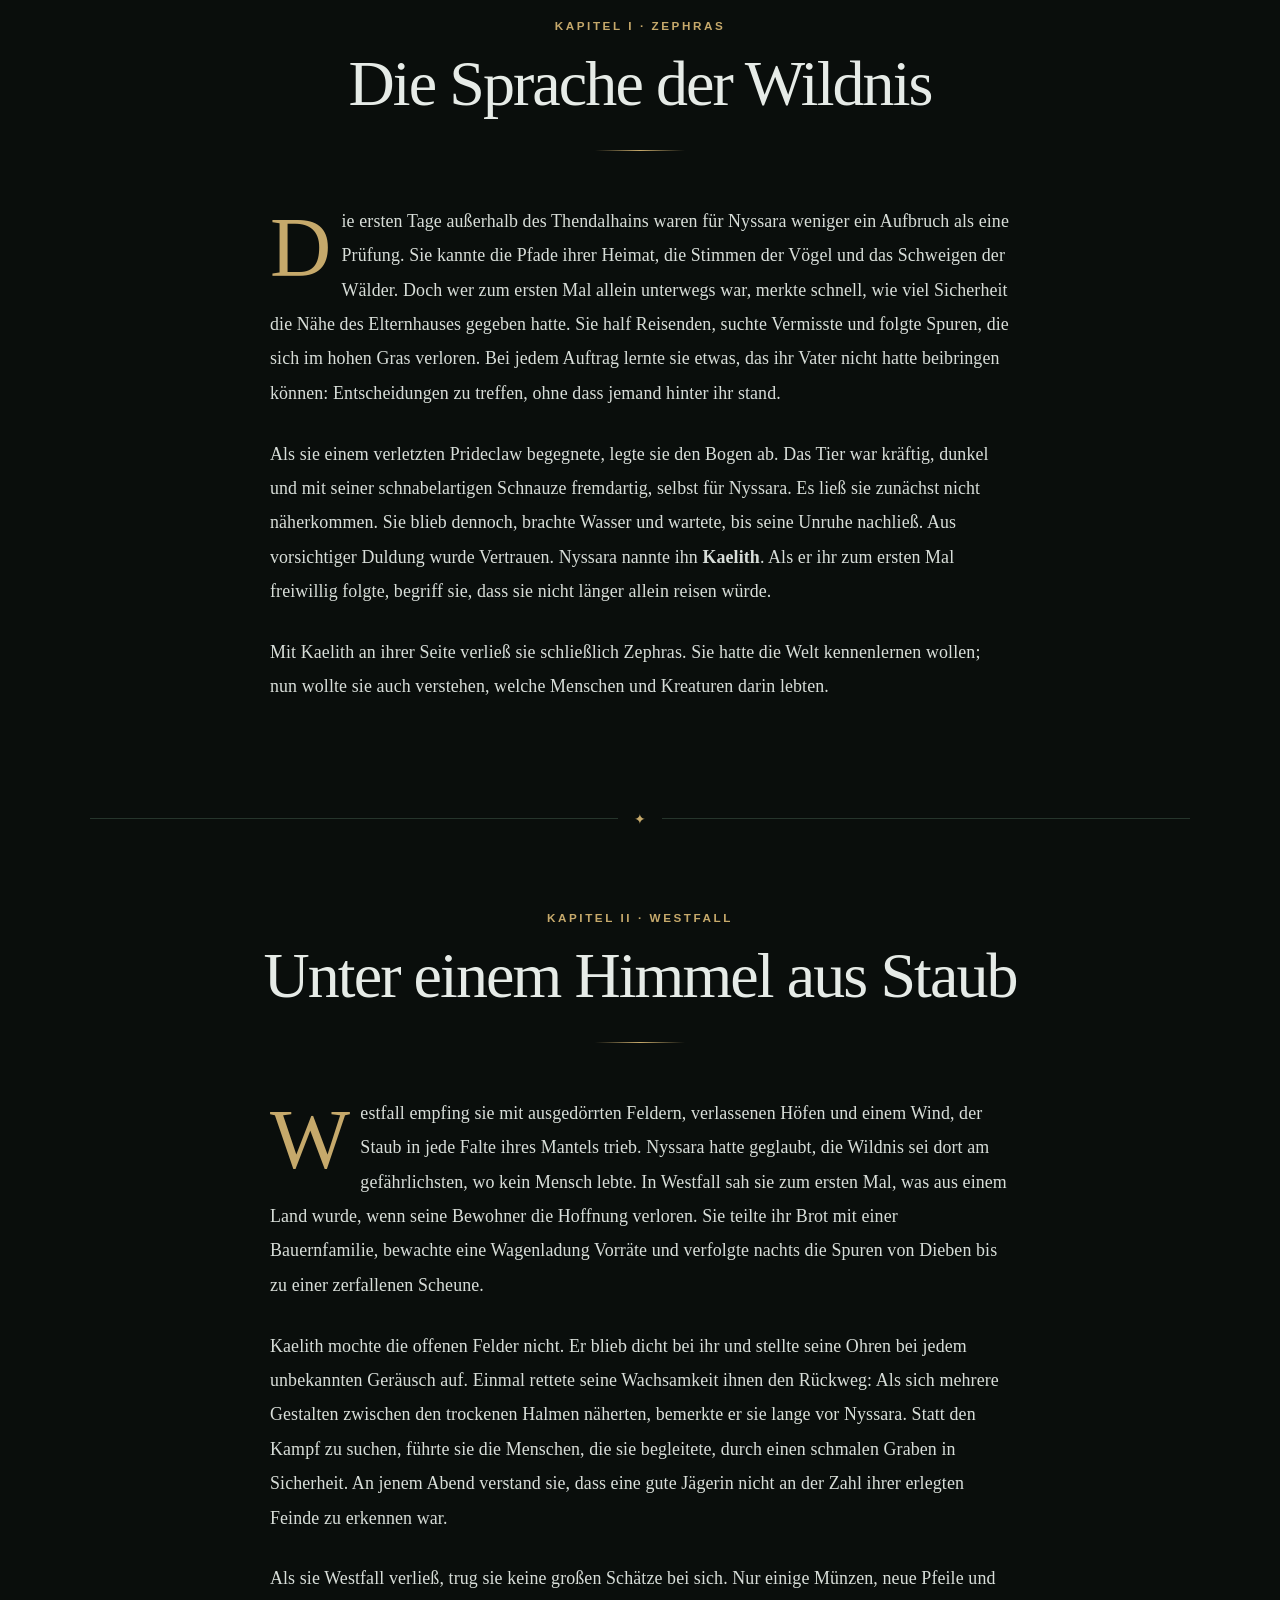
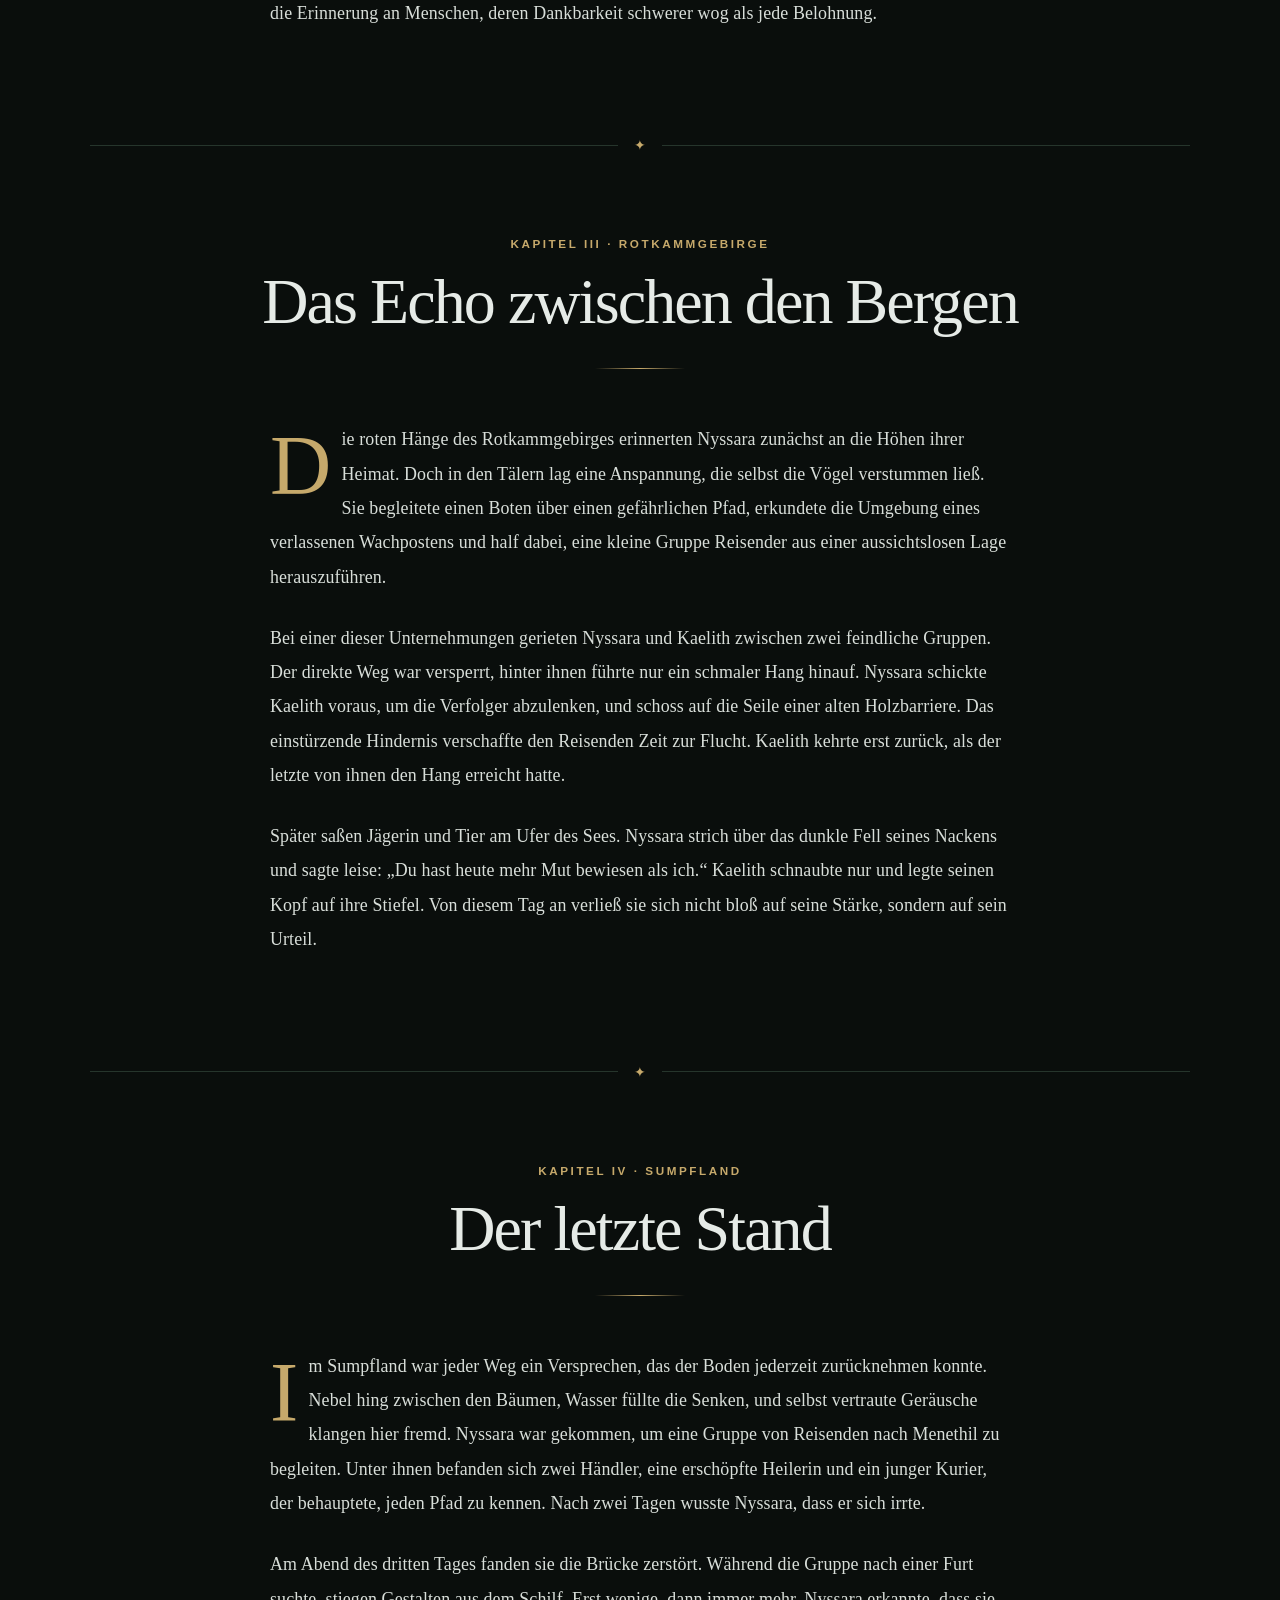
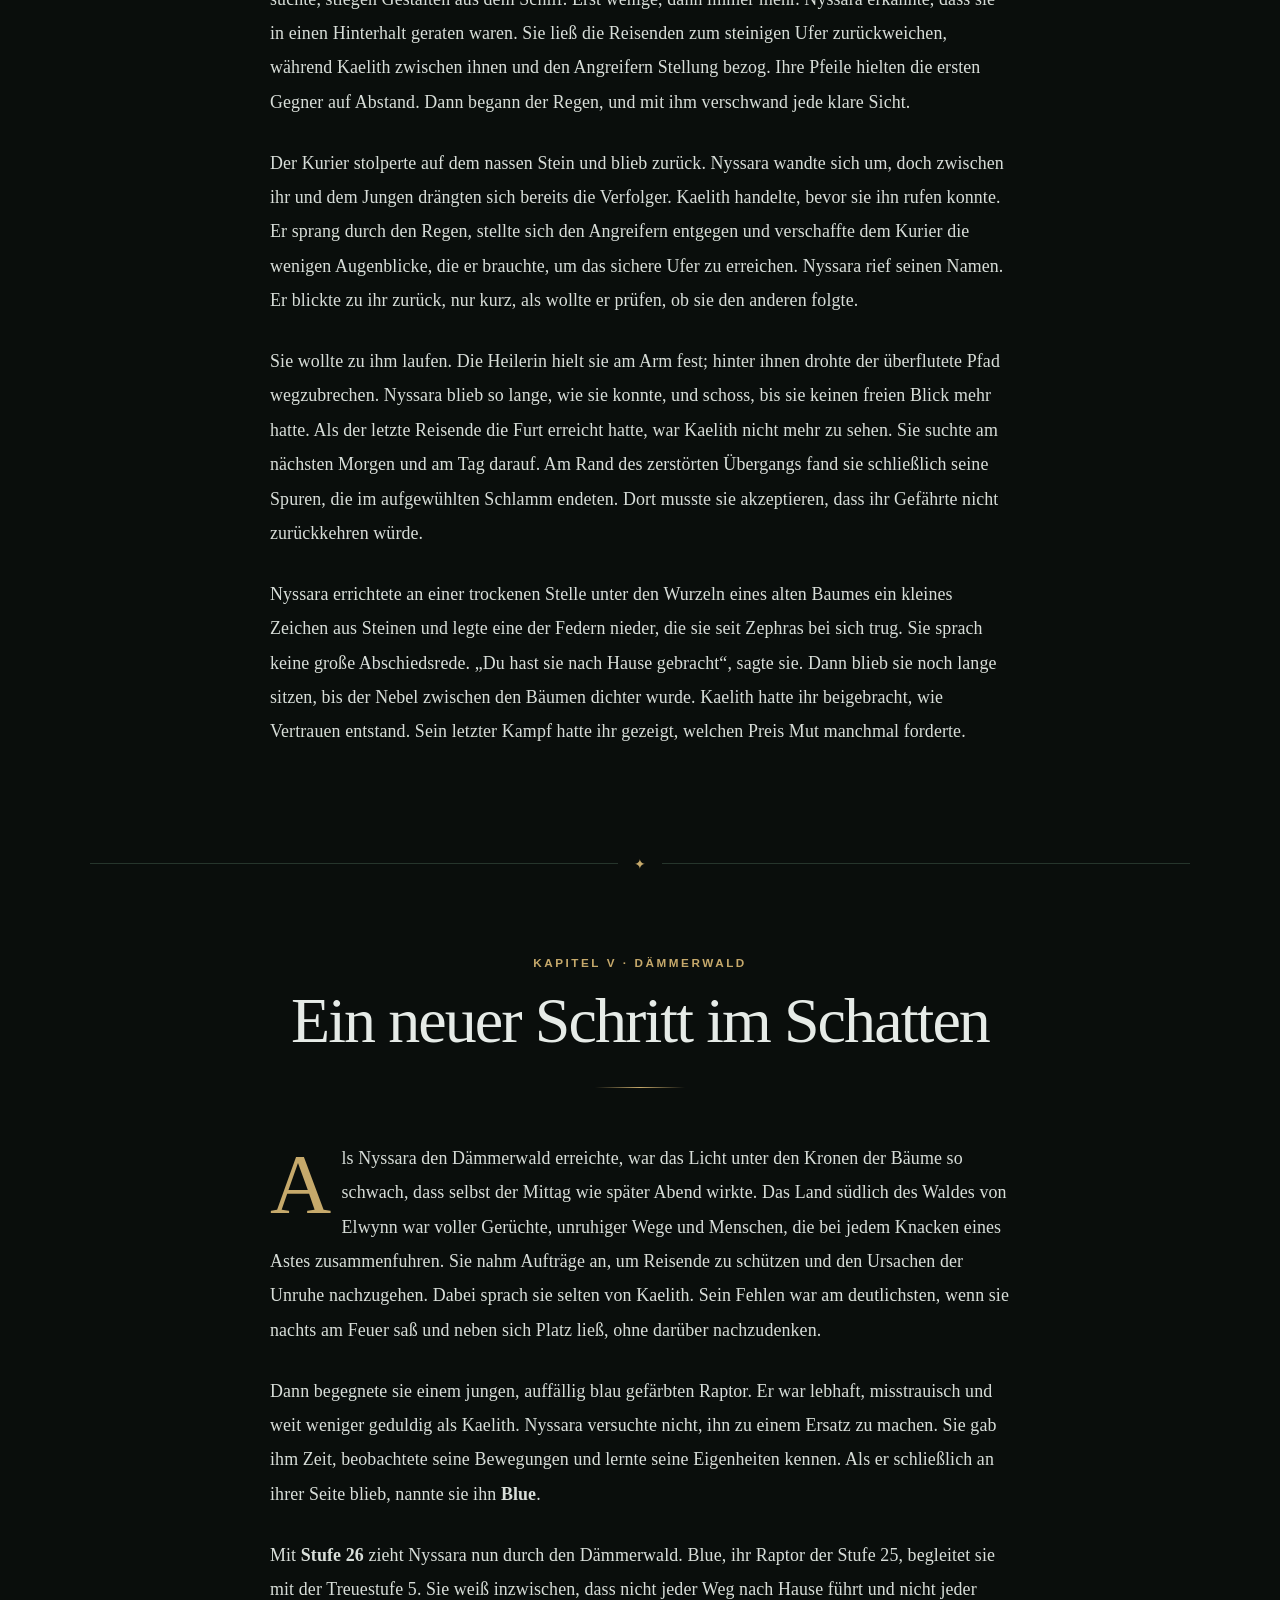
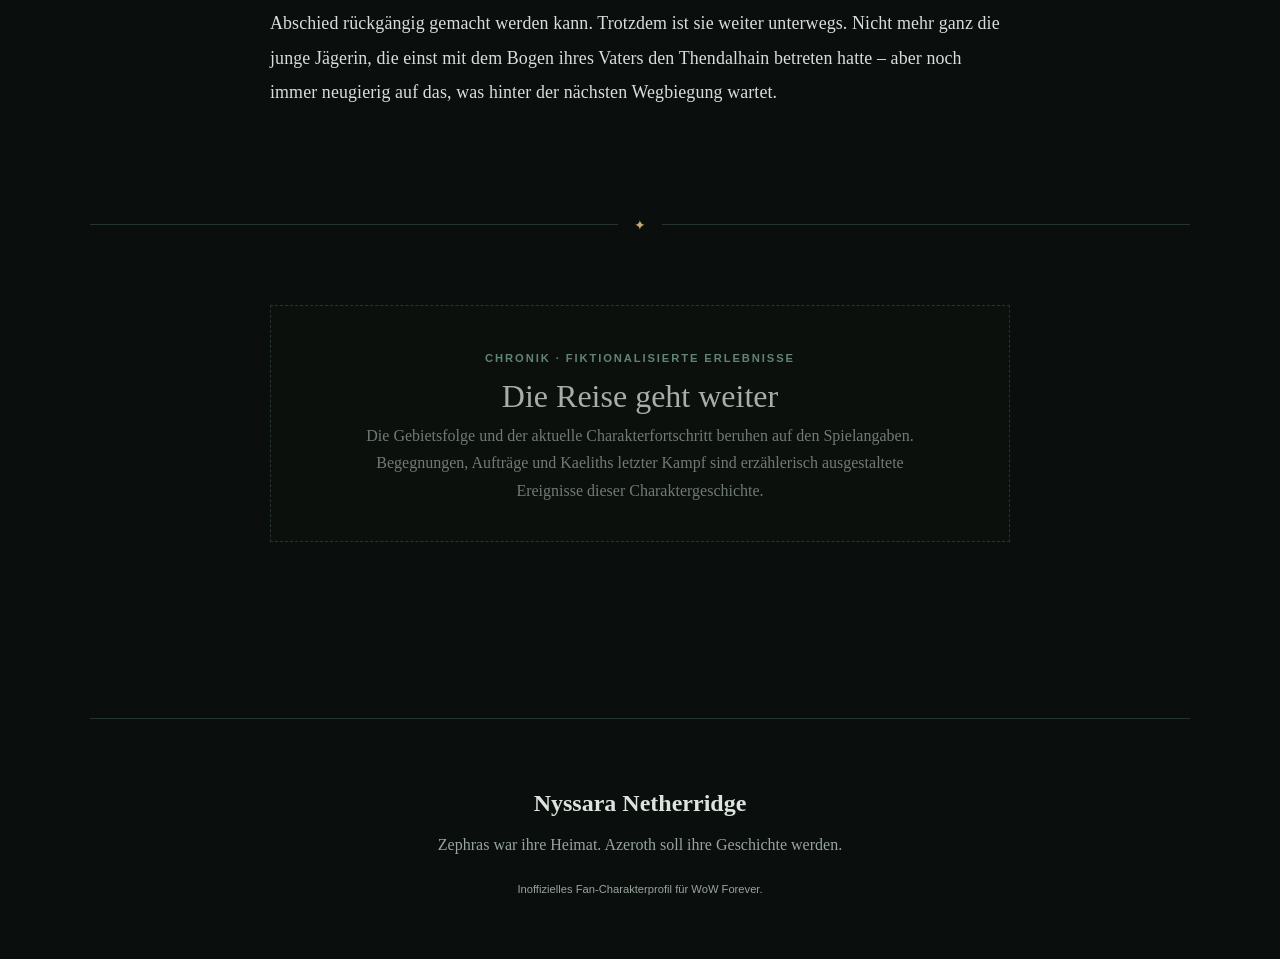
==== commit 8118b711: "Write five chapter Nyssara travel diary with Kaelith's last stand and Blue" ====
--- a/index.html
+++ b/index.html
@@ -24,7 +24,7 @@
 <main>
 <section id="profil" class="panel profile">
   <div><p class="kicker">CHARAKTERPROFIL</p><h2>Nyssara Netherridge</h2><p>Eine junge Shen'dorei-Jägerin aus Zephras. Inzwischen auf Stufe 26 zieht sie mit ihrem blauen Raptor Blue durch den Dämmerwald.</p></div>
-  <dl><div><dt>Herkunft</dt><dd>Zephras</dd></div><div><dt>Lebensphase</dt><dd>Junge Erwachsene</dd></div><div><dt>Klasse</dt><dd>Jägerin · Tierherrschaft · Stufe 26</dd></div><div><dt>Waffe</dt><dd>Bogen</dd></div><div><dt>Aktueller Begleiter</dt><dd>Blue · blauer Raptor · Stufe 25</dd></div><div><dt>Erster Begleiter</dt><dd>Kaelith · Prideclaw</dd></div><div><dt>Aktuelles Gebiet</dt><dd>Dämmerwald</div><div><dt>Familie</dt><dd>Einzelkind</dd></div><div><dt>Wesen</dt><dd>Ruhig · neugierig · aufmerksam</dd></div></dl>
+  <dl><div><dt>Herkunft</dt><dd>Zephras</dd></div><div><dt>Lebensphase</dt><dd>Junge Erwachsene</dd></div><div><dt>Klasse</dt><dd>Jägerin · Tierherrschaft · Stufe 26</dd></div><div><dt>Waffe</dt><dd>Bogen</dd></div><div><dt>Aktueller Begleiter</dt><dd>Blue · blauer Raptor · Stufe 25</dd></div><div><dt>Erster Begleiter</dt><dd>Kaelith · Prideclaw (verstorben)</dd></div><div><dt>Aktuelles Gebiet</dt><dd>Dämmerwald</div><div><dt>Familie</dt><dd>Einzelkind</dd></div><div><dt>Wesen</dt><dd>Ruhig · neugierig · aufmerksam</dd></div></dl>
 </section>
 
 <section id="geschichte" class="split">
@@ -76,17 +76,12 @@
 <section class="panel"><p class="kicker">MAGIE & WINDGEISTER</p><h2>Respekt ohne blinde Verehrung</h2><p>Nyssara betrachtet Magie als Bestandteil der Welt. Problematisch wird sie für Nyssara dort, wo aus Verständnis der Wunsch nach vollständiger Kontrolle entsteht. Den Windgeistern begegnet sie mit Dankbarkeit und Respekt, jedoch nicht mit blinder Verehrung.</p></section>
 
 <section id="chronik">
-<p class="kicker">REISETAGEBUCH</p><h2>Nyssaras Chronik</h2><p class="intro">Von Nyssaras letztem Morgen in ihrer Heimat bis zu ihren tatsächlichen Erlebnissen in WoW Forever – inzwischen auf Stufe 26 und mit dem blauen Raptor Blue im Dämmerwald unterwegs.</p>
-<div class="travel-index" id="reiseverzeichnis">
-  <div class="travel-index-heading">
-    <p class="kicker">REISEVERZEICHNIS</p>
-    <h3>Nyssaras bisheriger Weg</h3>
-  </div>
-  <nav class="travel-index-links" aria-label="Inhaltsverzeichnis des Reisetagebuchs">
-    <a href="#prolog"><span class="index-label">PROLOG</span><strong>Der letzte gemeinsame Weg</strong><small>Thendalhain · Stufe 1</small></a>
-    <a href="#begleiter"><span class="index-label">STUFE 10</span><strong>Ein neuer Gefährte</strong><small>Nyssaras erster Prideclaw</small></a><a href="#levelroute"><span class="index-label">LEVELROUTE</span><strong>Von Zephras nach Azeroth</strong><small>Orientierung am Allianz-Guide</small></a><a href="#blue"><span class="index-label">STUFE 26</span><strong>Blue und der Dämmerwald</strong><small>Neuer Raptorbegleiter</small></a><a href="#fortsetzung"><span class="index-label">FORTSETZUNG FOLGT</span><strong>Azeroth wartet</strong><small>Die Reise wird fortgesetzt</small></a>
-  </nav>
-</div>
+<p class="kicker">REISETAGEBUCH</p><h2>Nyssaras Chronik</h2><p class="intro">Von Nyssaras letztem Morgen in ihrer Heimat bis zu ihrer erzählerisch ausgestalteten Reise durch WoW Forever – inzwischen auf Stufe 26 und mit dem blauen Raptor Blue im Dämmerwald unterwegs.</p>
+<div class="travel-index" id="reiseverzeichnis"><div class="travel-index-heading"><p class="kicker">REISEVERZEICHNIS</p><h3>Nyssaras bisheriger Weg</h3></div><nav class="travel-index-links" aria-label="Inhaltsverzeichnis des Reisetagebuchs"><a href="#prolog"><span class="index-label">PROLOG</span><strong>Der letzte gemeinsame Weg</strong><small>Thendalhain · Stufe 1</small></a><a href="#zephras"><span class="index-label">KAPITEL I · ZEPHRAS</span><strong>Die Sprache der Wildnis</strong><small>Zephras</small></a>
+<a href="#westfall"><span class="index-label">KAPITEL II · WESTFALL</span><strong>Unter einem Himmel aus Staub</strong><small>Westfall</small></a>
+<a href="#redridge"><span class="index-label">KAPITEL III · ROTKAMMGEBIRGE</span><strong>Das Echo zwischen den Bergen</strong><small>Rotkammgebirge</small></a>
+<a href="#wetlands"><span class="index-label">KAPITEL IV · SUMPFLAND</span><strong>Der letzte Stand</strong><small>Sumpfland</small></a>
+<a href="#duskwood"><span class="index-label">KAPITEL V · DÄMMERWALD</span><strong>Ein neuer Schritt im Schatten</strong><small>Dämmerwald</small></a></nav></div>
 <section id="prolog" class="prologue-section">
   <div class="prologue-heading">
     <p class="kicker">PROLOG</p>
@@ -117,9 +112,12 @@
     <strong class="begin">Hier beginnt Nyssaras Reise in WoW Forever.</strong>
   </div>
 </section>
-<div class="timeline"><article id="begleiter"><span>STUFE 10 · ERSTER BEGLEITER</span><h3>Ein neuer Gefährte</h3><p>Nyssara hat ihren ersten Begleiter gezähmt: einen ungewöhnlichen Prideclaw, ein kräftiges Raubtier mit schnabelartiger Schnauze. Im Spiel heißt er Kaelith. Von nun an ziehen Jägerin und Tier gemeinsam durch Azeroth.</p></article>
-  <article id="levelroute"><span>REISEROUTE · ORIENTIERUNG AM ALLIANZ-GUIDE</span><h3>Von Zephras in die Königreiche des Ostens</h3><p>Nyssaras Levelweg orientiert sich am Allianz-Guide von MMonster: Zephras (Stufe 1–12), Westfall (13–16), Rotkammgebirge (16–20) und anschließend Dämmerwald (ab etwa Stufe 20). Dies sind die empfohlenen Etappen des Guides, nicht einzeln bestätigte Questereignisse.</p><p><a href="https://mmonster.co/de/wow-forever/guides/leveling/1-60#start=human&amp;level=1" rel="noopener noreferrer" target="_blank">Verwendeter Levelguide von MMonster</a></p></article><article id="blue"><span>STUFE 26 · DÄMMERWALD</span><h3>Blue – ein neuer Gefährte</h3><p>Nyssara ist inzwischen Stufe 26 und zieht durch den Dämmerwald, südlich des Waldes von Elwynn. Ihr aktueller Begleiter ist Blue, ein auffällig blau gefärbter Raptor auf Stufe 25. Auf den Aufnahmen ist er mit Treuestufe 5 („Treu“) zu sehen. Kaelith, der Prideclaw, bleibt als ihr erster gezähmter Begleiter Teil der Chronik.</p></article><article id="fortsetzung" class="future"><span>FORTSETZUNG FOLGT</span><h3>Azeroth wartet</h3><p>Neue Entdeckungen, Begegnungen und Erlebnisse mit Blue werden hier nach und nach Teil ihrer Geschichte.</p></article>
-</div>
+<article id="zephras" class="prologue-section"><div class="prologue-heading"><p class="kicker">KAPITEL I · ZEPHRAS</p><h2>Die Sprache der Wildnis</h2></div><div class="prologue-story prose"><p>Die ersten Tage außerhalb des Thendalhains waren für Nyssara weniger ein Aufbruch als eine Prüfung. Sie kannte die Pfade ihrer Heimat, die Stimmen der Vögel und das Schweigen der Wälder. Doch wer zum ersten Mal allein unterwegs war, merkte schnell, wie viel Sicherheit die Nähe des Elternhauses gegeben hatte. Sie half Reisenden, suchte Vermisste und folgte Spuren, die sich im hohen Gras verloren. Bei jedem Auftrag lernte sie etwas, das ihr Vater nicht hatte beibringen können: Entscheidungen zu treffen, ohne dass jemand hinter ihr stand.</p><p>Als sie einem verletzten Prideclaw begegnete, legte sie den Bogen ab. Das Tier war kräftig, dunkel und mit seiner schnabelartigen Schnauze fremdartig, selbst für Nyssara. Es ließ sie zunächst nicht näherkommen. Sie blieb dennoch, brachte Wasser und wartete, bis seine Unruhe nachließ. Aus vorsichtiger Duldung wurde Vertrauen. Nyssara nannte ihn <strong>Kaelith</strong>. Als er ihr zum ersten Mal freiwillig folgte, begriff sie, dass sie nicht länger allein reisen würde.</p><p>Mit Kaelith an ihrer Seite verließ sie schließlich Zephras. Sie hatte die Welt kennenlernen wollen; nun wollte sie auch verstehen, welche Menschen und Kreaturen darin lebten.</p></div></article>
+<article id="westfall" class="prologue-section"><div class="prologue-heading"><p class="kicker">KAPITEL II · WESTFALL</p><h2>Unter einem Himmel aus Staub</h2></div><div class="prologue-story prose"><p>Westfall empfing sie mit ausgedörrten Feldern, verlassenen Höfen und einem Wind, der Staub in jede Falte ihres Mantels trieb. Nyssara hatte geglaubt, die Wildnis sei dort am gefährlichsten, wo kein Mensch lebte. In Westfall sah sie zum ersten Mal, was aus einem Land wurde, wenn seine Bewohner die Hoffnung verloren. Sie teilte ihr Brot mit einer Bauernfamilie, bewachte eine Wagenladung Vorräte und verfolgte nachts die Spuren von Dieben bis zu einer zerfallenen Scheune.</p><p>Kaelith mochte die offenen Felder nicht. Er blieb dicht bei ihr und stellte seine Ohren bei jedem unbekannten Geräusch auf. Einmal rettete seine Wachsamkeit ihnen den Rückweg: Als sich mehrere Gestalten zwischen den trockenen Halmen näherten, bemerkte er sie lange vor Nyssara. Statt den Kampf zu suchen, führte sie die Menschen, die sie begleitete, durch einen schmalen Graben in Sicherheit. An jenem Abend verstand sie, dass eine gute Jägerin nicht an der Zahl ihrer erlegten Feinde zu erkennen war.</p><p>Als sie Westfall verließ, trug sie keine großen Schätze bei sich. Nur einige Münzen, neue Pfeile und die Erinnerung an Menschen, deren Dankbarkeit schwerer wog als jede Belohnung.</p></div></article>
+<article id="redridge" class="prologue-section"><div class="prologue-heading"><p class="kicker">KAPITEL III · ROTKAMMGEBIRGE</p><h2>Das Echo zwischen den Bergen</h2></div><div class="prologue-story prose"><p>Die roten Hänge des Rotkammgebirges erinnerten Nyssara zunächst an die Höhen ihrer Heimat. Doch in den Tälern lag eine Anspannung, die selbst die Vögel verstummen ließ. Sie begleitete einen Boten über einen gefährlichen Pfad, erkundete die Umgebung eines verlassenen Wachpostens und half dabei, eine kleine Gruppe Reisender aus einer aussichtslosen Lage herauszuführen.</p><p>Bei einer dieser Unternehmungen gerieten Nyssara und Kaelith zwischen zwei feindliche Gruppen. Der direkte Weg war versperrt, hinter ihnen führte nur ein schmaler Hang hinauf. Nyssara schickte Kaelith voraus, um die Verfolger abzulenken, und schoss auf die Seile einer alten Holzbarriere. Das einstürzende Hindernis verschaffte den Reisenden Zeit zur Flucht. Kaelith kehrte erst zurück, als der letzte von ihnen den Hang erreicht hatte.</p><p>Später saßen Jägerin und Tier am Ufer des Sees. Nyssara strich über das dunkle Fell seines Nackens und sagte leise: „Du hast heute mehr Mut bewiesen als ich.“ Kaelith schnaubte nur und legte seinen Kopf auf ihre Stiefel. Von diesem Tag an verließ sie sich nicht bloß auf seine Stärke, sondern auf sein Urteil.</p></div></article>
+<article id="wetlands" class="prologue-section"><div class="prologue-heading"><p class="kicker">KAPITEL IV · SUMPFLAND</p><h2>Der letzte Stand</h2></div><div class="prologue-story prose"><p>Im Sumpfland war jeder Weg ein Versprechen, das der Boden jederzeit zurücknehmen konnte. Nebel hing zwischen den Bäumen, Wasser füllte die Senken, und selbst vertraute Geräusche klangen hier fremd. Nyssara war gekommen, um eine Gruppe von Reisenden nach Menethil zu begleiten. Unter ihnen befanden sich zwei Händler, eine erschöpfte Heilerin und ein junger Kurier, der behauptete, jeden Pfad zu kennen. Nach zwei Tagen wusste Nyssara, dass er sich irrte.</p><p>Am Abend des dritten Tages fanden sie die Brücke zerstört. Während die Gruppe nach einer Furt suchte, stiegen Gestalten aus dem Schilf. Erst wenige, dann immer mehr. Nyssara erkannte, dass sie in einen Hinterhalt geraten waren. Sie ließ die Reisenden zum steinigen Ufer zurückweichen, während Kaelith zwischen ihnen und den Angreifern Stellung bezog. Ihre Pfeile hielten die ersten Gegner auf Abstand. Dann begann der Regen, und mit ihm verschwand jede klare Sicht.</p><p>Der Kurier stolperte auf dem nassen Stein und blieb zurück. Nyssara wandte sich um, doch zwischen ihr und dem Jungen drängten sich bereits die Verfolger. Kaelith handelte, bevor sie ihn rufen konnte. Er sprang durch den Regen, stellte sich den Angreifern entgegen und verschaffte dem Kurier die wenigen Augenblicke, die er brauchte, um das sichere Ufer zu erreichen. Nyssara rief seinen Namen. Er blickte zu ihr zurück, nur kurz, als wollte er prüfen, ob sie den anderen folgte.</p><p>Sie wollte zu ihm laufen. Die Heilerin hielt sie am Arm fest; hinter ihnen drohte der überflutete Pfad wegzubrechen. Nyssara blieb so lange, wie sie konnte, und schoss, bis sie keinen freien Blick mehr hatte. Als der letzte Reisende die Furt erreicht hatte, war Kaelith nicht mehr zu sehen. Sie suchte am nächsten Morgen und am Tag darauf. Am Rand des zerstörten Übergangs fand sie schließlich seine Spuren, die im aufgewühlten Schlamm endeten. Dort musste sie akzeptieren, dass ihr Gefährte nicht zurückkehren würde.</p><p>Nyssara errichtete an einer trockenen Stelle unter den Wurzeln eines alten Baumes ein kleines Zeichen aus Steinen und legte eine der Federn nieder, die sie seit Zephras bei sich trug. Sie sprach keine große Abschiedsrede. „Du hast sie nach Hause gebracht“, sagte sie. Dann blieb sie noch lange sitzen, bis der Nebel zwischen den Bäumen dichter wurde. Kaelith hatte ihr beigebracht, wie Vertrauen entstand. Sein letzter Kampf hatte ihr gezeigt, welchen Preis Mut manchmal forderte.</p></div></article>
+<article id="duskwood" class="prologue-section"><div class="prologue-heading"><p class="kicker">KAPITEL V · DÄMMERWALD</p><h2>Ein neuer Schritt im Schatten</h2></div><div class="prologue-story prose"><p>Als Nyssara den Dämmerwald erreichte, war das Licht unter den Kronen der Bäume so schwach, dass selbst der Mittag wie später Abend wirkte. Das Land südlich des Waldes von Elwynn war voller Gerüchte, unruhiger Wege und Menschen, die bei jedem Knacken eines Astes zusammenfuhren. Sie nahm Aufträge an, um Reisende zu schützen und den Ursachen der Unruhe nachzugehen. Dabei sprach sie selten von Kaelith. Sein Fehlen war am deutlichsten, wenn sie nachts am Feuer saß und neben sich Platz ließ, ohne darüber nachzudenken.</p><p>Dann begegnete sie einem jungen, auffällig blau gefärbten Raptor. Er war lebhaft, misstrauisch und weit weniger geduldig als Kaelith. Nyssara versuchte nicht, ihn zu einem Ersatz zu machen. Sie gab ihm Zeit, beobachtete seine Bewegungen und lernte seine Eigenheiten kennen. Als er schließlich an ihrer Seite blieb, nannte sie ihn <strong>Blue</strong>.</p><p>Mit <strong>Stufe 26</strong> zieht Nyssara nun durch den Dämmerwald. Blue, ihr Raptor der Stufe 25, begleitet sie mit der Treuestufe 5. Sie weiß inzwischen, dass nicht jeder Weg nach Hause führt und nicht jeder Abschied rückgängig gemacht werden kann. Trotzdem ist sie weiter unterwegs. Nicht mehr ganz die junge Jägerin, die einst mit dem Bogen ihres Vaters den Thendalhain betreten hatte – aber noch immer neugierig auf das, was hinter der nächsten Wegbiegung wartet.</p></div></article>
+<div class="timeline"><article class="future"><span>CHRONIK · FIKTIONALISIERTE ERLEBNISSE</span><h3>Die Reise geht weiter</h3><p>Die Gebietsfolge und der aktuelle Charakterfortschritt beruhen auf den Spielangaben. Begegnungen, Aufträge und Kaeliths letzter Kampf sind erzählerisch ausgestaltete Ereignisse dieser Charaktergeschichte.</p></article></div>
 </section>
 </main>
 <footer><strong>Nyssara Netherridge</strong><span>Zephras war ihre Heimat. Azeroth soll ihre Geschichte werden.</span><small>Inoffizielles Fan-Charakterprofil für WoW Forever.</small></footer>
